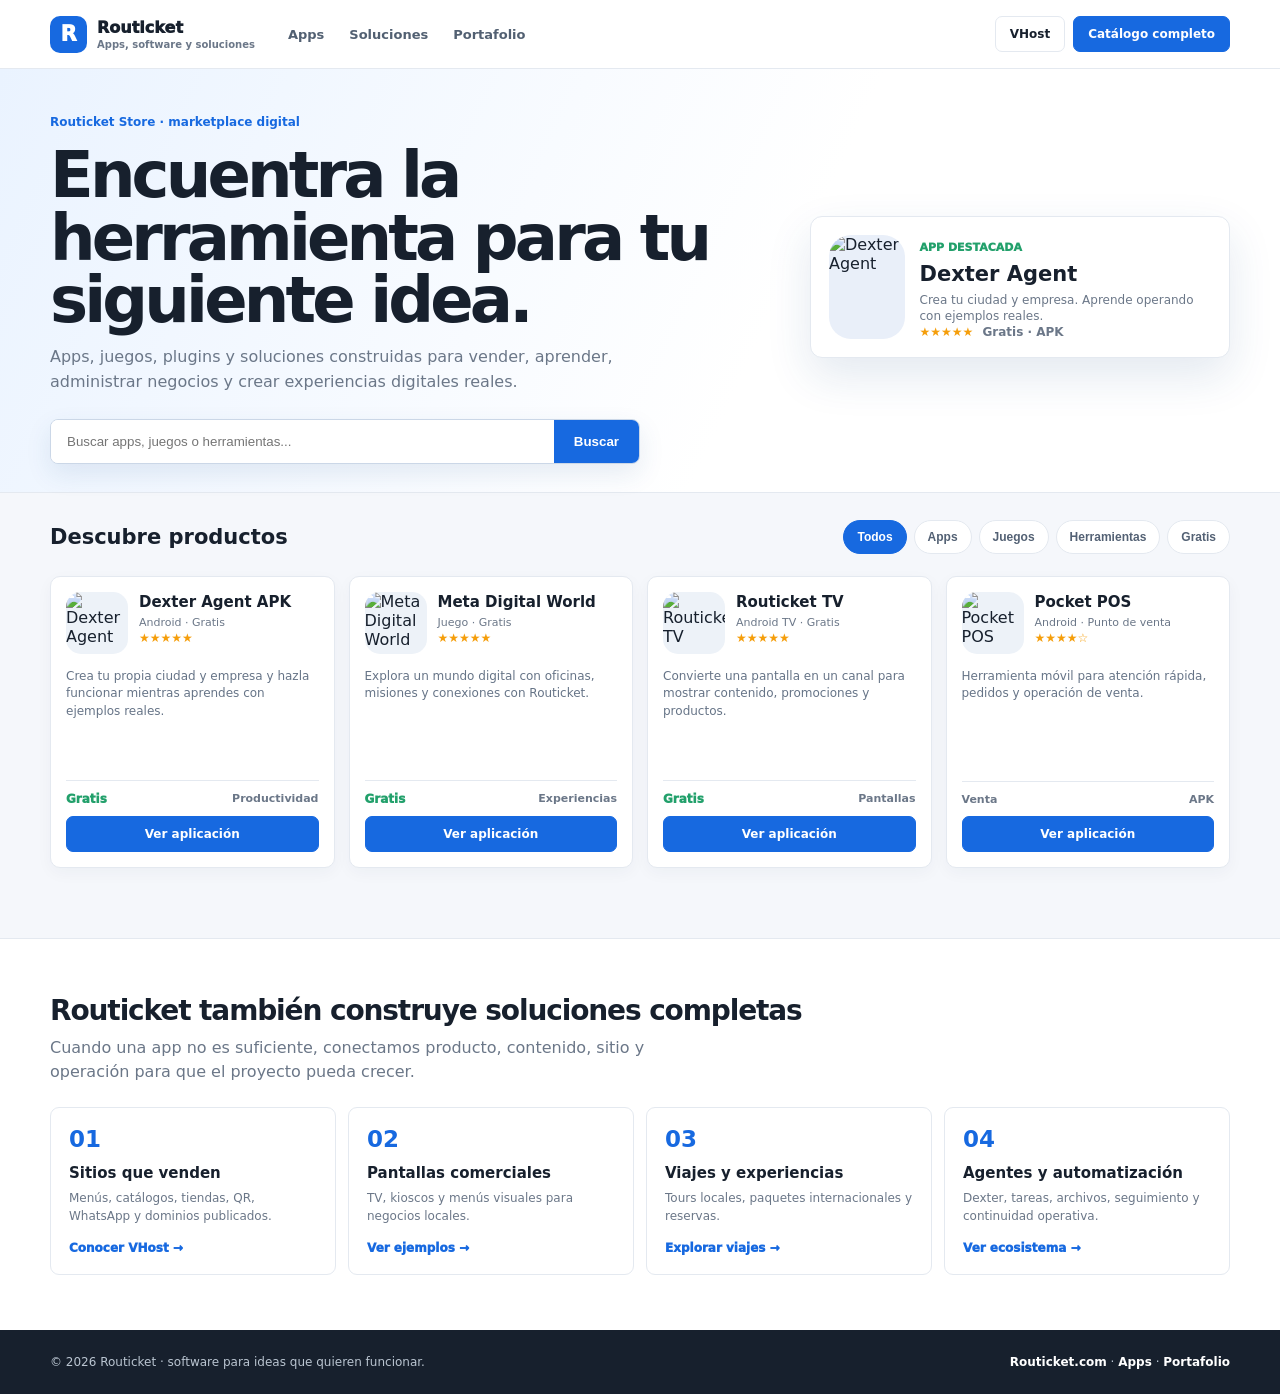
==== public/index.html @ 5b1bb0ea "Update index.html" ====
<!doctype html>
<html lang="es">
<head>
  <meta charset="utf-8"><meta name="viewport" content="width=device-width,initial-scale=1">
  <meta name="description" content="Descubre apps, herramientas y soluciones Routicket para crear, vender y operar mejor.">
  <title>Routicket Store · Apps y soluciones para negocios</title>
  <style>
    :root{--blue:#1769e0;--blue2:#0d4eb7;--ink:#17202d;--muted:#6b7788;--bg:#f5f7fb;--line:#e4e9f0;--card:#fff;--green:#22a06b;--orange:#f59e0b}*{box-sizing:border-box}body{margin:0;background:var(--bg);color:var(--ink);font-family:Inter,system-ui,-apple-system,"Segoe UI",Arial,sans-serif}a{text-decoration:none;color:inherit}.wrap{width:min(1180px,calc(100% - 32px));margin:auto}.top{background:#fff;border-bottom:1px solid var(--line);position:sticky;top:0;z-index:20}.top-in{height:68px;display:flex;align-items:center;gap:22px}.brand{display:flex;align-items:center;gap:10px;font-weight:950;white-space:nowrap}.mark{display:grid;place-items:center;width:37px;height:37px;border-radius:10px;background:var(--blue);color:#fff;font-size:21px}.brand small{display:block;color:var(--muted);font-size:10px;font-weight:700;margin-top:2px}.nav{display:flex;gap:3px;align-items:center;font-size:13px;font-weight:800;color:#526072}.nav a{padding:9px 11px;border-radius:7px}.nav a:hover{background:#f0f4fa;color:var(--blue)}.top-cta{margin-left:auto;display:flex;gap:8px}.btn{display:inline-flex;align-items:center;justify-content:center;gap:7px;border:1px solid var(--line);background:#fff;border-radius:7px;padding:10px 14px;font-size:12px;font-weight:900;cursor:pointer}.btn.primary{background:var(--blue);border-color:var(--blue);color:#fff}.btn.primary:hover{background:var(--blue2)}.hero{padding:42px 0 28px;background:linear-gradient(115deg,#eaf3ff,#fff 60%);border-bottom:1px solid var(--line)}.hero-in{display:grid;grid-template-columns:1fr 420px;gap:30px;align-items:center}.crumb{color:var(--blue);font-size:12px;font-weight:900}.hero h1{font-size:clamp(2.3rem,5vw,4.5rem);line-height:.98;letter-spacing:-.06em;margin:14px 0 13px}.hero p{color:var(--muted);line-height:1.55;max-width:610px;margin:0;font-size:16px}.search{margin-top:24px;display:flex;max-width:590px;background:#fff;border:1px solid #cbd7e7;border-radius:8px;box-shadow:0 10px 26px rgba(28,80,140,.1);overflow:hidden}.search input{width:100%;border:0;outline:0;padding:14px 16px;font:700 14px inherit}.search button{border:0;background:var(--blue);color:#fff;padding:0 20px;font-weight:900;cursor:pointer}.hero-app{background:#fff;border:1px solid var(--line);border-radius:12px;padding:18px;box-shadow:0 18px 45px rgba(25,75,130,.12);display:flex;gap:15px;align-items:center}.hero-app img{width:104px;height:104px;border-radius:22px;object-fit:cover;background:#e9eff9}.hero-app .tag{color:var(--green);font-size:11px;font-weight:950;text-transform:uppercase}.hero-app h2{margin:7px 0 6px;font-size:21px}.hero-app p{font-size:12px;line-height:1.4}.rating{color:var(--orange);font-size:12px;font-weight:900}.rating span{color:var(--muted);margin-left:5px}.main{padding:27px 0 70px}.toolbar{display:flex;align-items:center;justify-content:space-between;gap:15px;margin-bottom:22px}.toolbar h2{font-size:21px;margin:0}.chips{display:flex;gap:7px;overflow:auto}.chip{border:1px solid var(--line);background:#fff;border-radius:999px;padding:9px 13px;white-space:nowrap;color:#536174;font-weight:900;font-size:12px;cursor:pointer}.chip.active,.chip:hover{background:var(--blue);border-color:var(--blue);color:#fff}.grid{display:grid;grid-template-columns:repeat(4,1fr);gap:14px}.app{background:var(--card);border:1px solid var(--line);border-radius:10px;padding:15px;display:flex;flex-direction:column;min-height:292px;box-shadow:0 5px 16px rgba(25,40,65,.04)}.app:hover{border-color:#9bbce9;box-shadow:0 14px 30px rgba(25,75,140,.11);transform:translateY(-2px);transition:.18s}.app-top{display:flex;gap:11px}.app img{width:62px;height:62px;border-radius:15px;object-fit:cover;background:#edf2f8}.app h3{margin:2px 0 5px;font-size:15px;line-height:1.15}.app small{display:block;color:var(--muted);font-size:11px;line-height:1.35}.app p{color:#667487;font-size:12px;line-height:1.45;margin:14px 0;flex:1}.app-meta{display:flex;align-items:center;justify-content:space-between;border-top:1px solid var(--line);padding-top:11px;margin-top:auto}.free{color:var(--green);font-size:12px;font-weight:950}.category{color:var(--muted);font-size:11px;font-weight:800}.app .btn{width:100%;margin-top:10px}.section{padding:55px 0;background:#fff;border-top:1px solid var(--line)}.section h2{font-size:28px;margin:0 0 9px;letter-spacing:-.04em}.section-lead{color:var(--muted);max-width:630px;line-height:1.5;margin:0 0 23px}.solutions{display:grid;grid-template-columns:repeat(4,1fr);gap:12px}.solution{padding:18px;border:1px solid var(--line);border-radius:9px;background:#fff}.solution b{display:block;color:var(--blue);font-size:23px;margin-bottom:12px}.solution h3{font-size:15px;margin:0 0 7px}.solution p{margin:0;color:var(--muted);font-size:12px;line-height:1.5}.solution a{display:inline-block;margin-top:16px;color:var(--blue);font-size:12px;font-weight:950}.footer{background:#17202d;color:#bac5d1;padding:25px 0;font-size:12px}.footer-in{display:flex;justify-content:space-between;gap:15px;flex-wrap:wrap}.footer a{color:#fff;font-weight:900}@media(max-width:900px){.hero-in{grid-template-columns:1fr}.hero-app{max-width:480px}.grid{grid-template-columns:repeat(2,1fr)}.solutions{grid-template-columns:repeat(2,1fr)}}@media(max-width:560px){.wrap{width:min(100% - 22px,1180px)}.nav{display:none}.top-cta{margin-left:auto}.top-cta .btn:not(.primary){display:none}.hero{padding:30px 0 23px}.hero h1{font-size:3rem}.hero p{font-size:14px}.hero-app img{width:80px;height:80px}.toolbar{display:block}.toolbar h2{margin-bottom:13px}.grid,.solutions{grid-template-columns:1fr}.app{min-height:250px}}
  </style>
</head>
<body>
  <header class="top"><div class="wrap top-in"><a class="brand" href="https://routicket.com/"><span class="mark">R</span><span>Routicket<small>Apps, software y soluciones</small></span></a><nav class="nav"><a href="#apps">Apps</a><a href="#soluciones">Soluciones</a><a href="https://routicket.com/portafolio">Portafolio</a></nav><div class="top-cta"><a class="btn" href="https://routicket.com/vhost/">VHost</a><a class="btn primary" href="https://routicket.com/apps/">Catálogo completo</a></div></div></header>
  <section class="hero"><div class="wrap hero-in"><div><span class="crumb">Routicket Store · marketplace digital</span><h1>Encuentra la herramienta para tu siguiente idea.</h1><p>Apps, juegos, plugins y soluciones construidas para vender, aprender, administrar negocios y crear experiencias digitales reales.</p><form class="search" onsubmit="return false"><input id="search" type="search" placeholder="Buscar apps, juegos o herramientas..."><button>Buscar</button></form></div><a class="hero-app" href="https://routicket.com/apps/"><img src="https://www.appcreator24.com/srv/imgs/gen/4160223_ico.png?v=0" alt="Dexter Agent"><div><span class="tag">App destacada</span><h2>Dexter Agent</h2><p>Crea tu ciudad y empresa. Aprende operando con ejemplos reales.</p><div class="rating">★★★★★ <span>Gratis · APK</span></div></div></a></div></section>
  <main class="main" id="apps"><div class="wrap"><div class="toolbar"><h2>Descubre productos</h2><div class="chips" id="chips"><button class="chip active" data-filter="all">Todos</button><button class="chip" data-filter="apps">Apps</button><button class="chip" data-filter="games">Juegos</button><button class="chip" data-filter="tools">Herramientas</button><button class="chip" data-filter="free">Gratis</button></div></div><div class="grid" id="grid"><article class="app" data-title="Dexter Agent APK ciudad empresa aprendizaje" data-kind="apps free"><div class="app-top"><img src="https://www.appcreator24.com/srv/imgs/gen/4160223_ico.png?v=0" alt="Dexter Agent"><div><h3>Dexter Agent APK</h3><small>Android · Gratis</small><div class="rating">★★★★★</div></div></div><p>Crea tu propia ciudad y empresa y hazla funcionar mientras aprendes con ejemplos reales.</p><div class="app-meta"><span class="free">Gratis</span><span class="category">Productividad</span></div><a class="btn primary" href="https://routicket.com/apps/">Ver aplicación</a></article><article class="app" data-title="Meta Digital World juego ciudad" data-kind="games free"><div class="app-top"><img src="https://routicket.com/apps/assets/icons/meta-digital-world-for-routicket-256.png" alt="Meta Digital World"><div><h3>Meta Digital World</h3><small>Juego · Gratis</small><div class="rating">★★★★★</div></div></div><p>Explora un mundo digital con oficinas, misiones y conexiones con Routicket.</p><div class="app-meta"><span class="free">Gratis</span><span class="category">Experiencias</span></div><a class="btn primary" href="https://routicket.com/apps/">Ver aplicación</a></article><article class="app" data-title="Routicket TV pantalla" data-kind="apps tools free"><div class="app-top"><img src="https://routicket.com/apps/assets/icons/routicket-tv-256.png" alt="Routicket TV"><div><h3>Routicket TV</h3><small>Android TV · Gratis</small><div class="rating">★★★★★</div></div></div><p>Convierte una pantalla en un canal para mostrar contenido, promociones y productos.</p><div class="app-meta"><span class="free">Gratis</span><span class="category">Pantallas</span></div><a class="btn primary" href="https://routicket.com/apps/">Ver aplicación</a></article><article class="app" data-title="Pocket POS punto venta" data-kind="apps tools"><div class="app-top"><img src="https://routicket.com/apps/assets/icons/posmovil1-256.png" alt="Pocket POS"><div><h3>Pocket POS</h3><small>Android · Punto de venta</small><div class="rating">★★★★☆</div></div></div><p>Herramienta móvil para atención rápida, pedidos y operación de venta.</p><div class="app-meta"><span class="category">Venta</span><span class="category">APK</span></div><a class="btn primary" href="https://routicket.com/apps/">Ver aplicación</a></article></div></div></main>
  <section class="section" id="soluciones"><div class="wrap"><h2>Routicket también construye soluciones completas</h2><p class="section-lead">Cuando una app no es suficiente, conectamos producto, contenido, sitio y operación para que el proyecto pueda crecer.</p><div class="solutions"><article class="solution"><b>01</b><h3>Sitios que venden</h3><p>Menús, catálogos, tiendas, QR, WhatsApp y dominios publicados.</p><a href="https://routicket.com/vhost/">Conocer VHost →</a></article><article class="solution"><b>02</b><h3>Pantallas comerciales</h3><p>TV, kioscos y menús visuales para negocios locales.</p><a href="https://routicket.com/portafolio">Ver ejemplos →</a></article><article class="solution"><b>03</b><h3>Viajes y experiencias</h3><p>Tours locales, paquetes internacionales y reservas.</p><a href="https://routicket.com/negocios/jade/">Explorar viajes →</a></article><article class="solution"><b>04</b><h3>Agentes y automatización</h3><p>Dexter, tareas, archivos, seguimiento y continuidad operativa.</p><a href="https://routicket.com/apps/">Ver ecosistema →</a></article></div></div></section>
  <footer class="footer"><div class="wrap footer-in"><span>© 2026 Routicket · software para ideas que quieren funcionar.</span><span><a href="https://routicket.com/">Routicket.com</a> · <a href="https://routicket.com/apps/">Apps</a> · <a href="https://routicket.com/portafolio">Portafolio</a></span></div></footer>
  <script>const input=document.getElementById('search'),grid=document.getElementById('grid'),chips=document.getElementById('chips');let filter='all';function apply(){const q=(input.value||'').toLowerCase().trim();grid.querySelectorAll('.app').forEach(c=>{const show=(!q||c.dataset.title.toLowerCase().includes(q))&&(filter==='all'||c.dataset.kind.split(' ').includes(filter));c.style.display=show?'':'none'})}input.addEventListener('input',apply);chips.addEventListener('click',e=>{const b=e.target.closest('[data-filter]');if(!b)return;filter=b.dataset.filter;chips.querySelectorAll('.chip').forEach(x=>x.classList.toggle('active',x===b));apply()});</script>
</body>
</html>
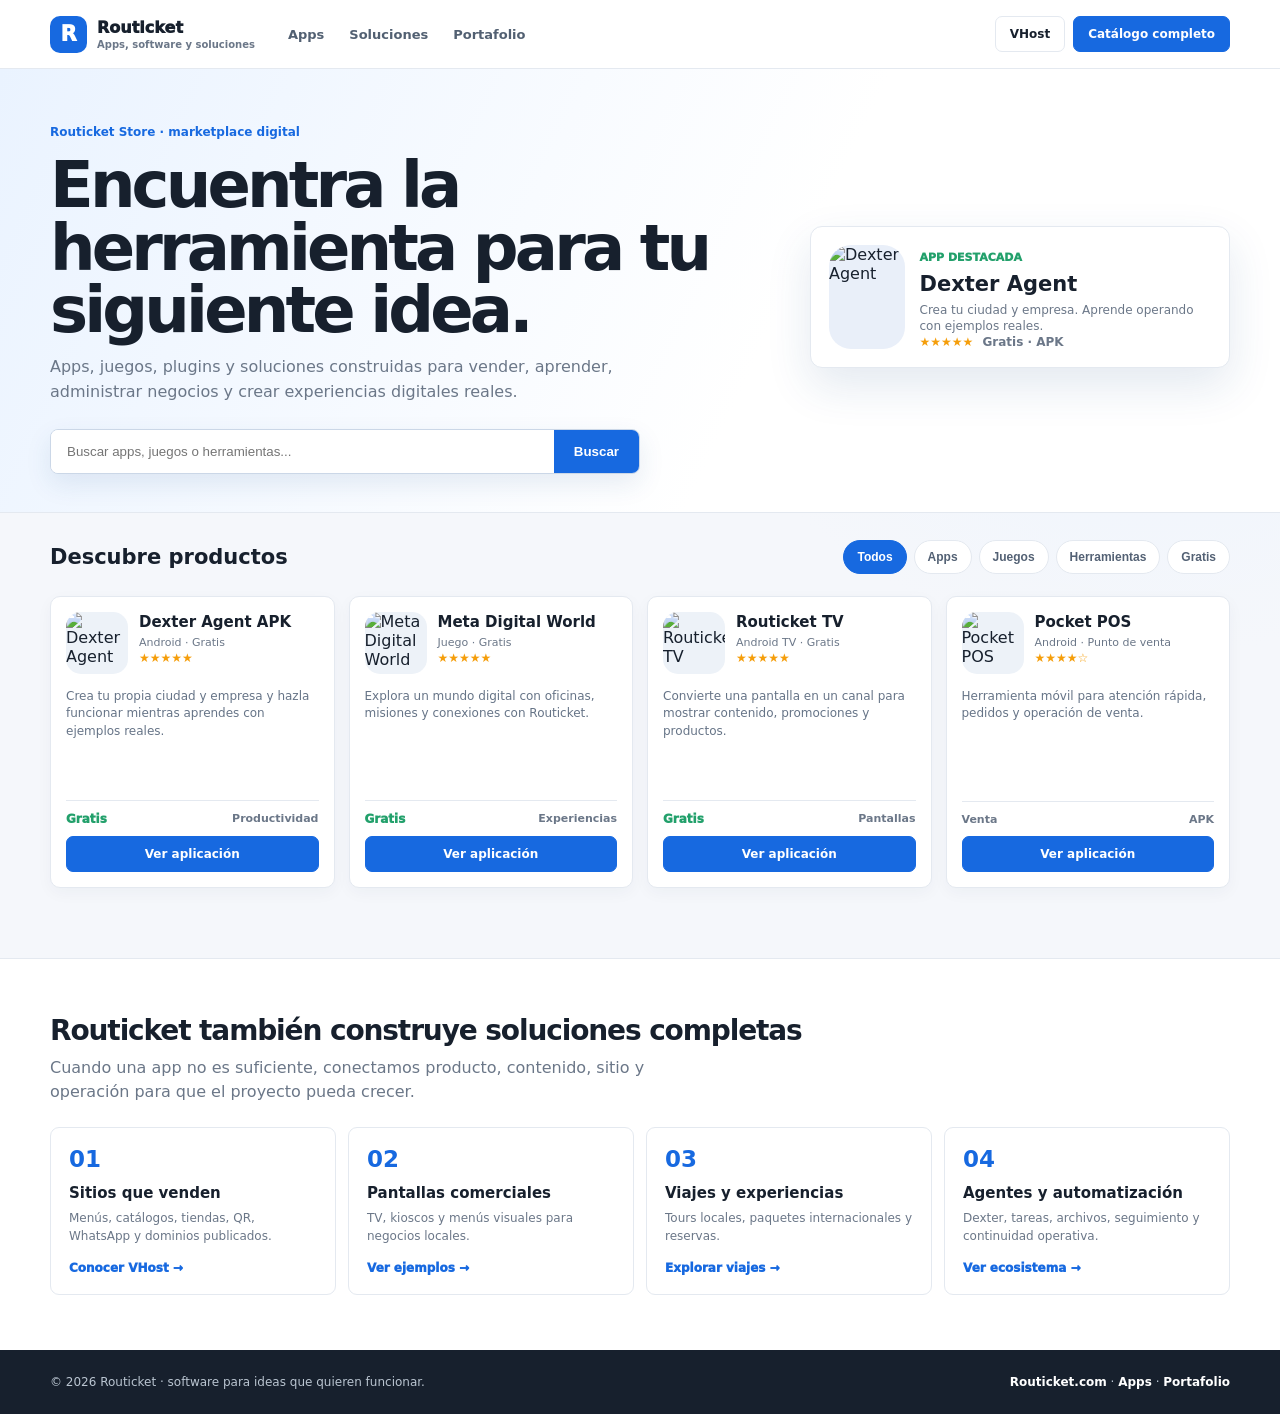
==== commit 89a1c351: "update" ====
--- a/public/index.html
+++ b/public/index.html
@@ -5,13 +5,13 @@
   <meta name="description" content="Descubre apps, herramientas y soluciones Routicket para crear, vender y operar mejor.">
   <title>Routicket Store · Apps y soluciones para negocios</title>
   <style>
-    :root{--blue:#1769e0;--blue2:#0d4eb7;--ink:#17202d;--muted:#6b7788;--bg:#f5f7fb;--line:#e4e9f0;--card:#fff;--green:#22a06b;--orange:#f59e0b}*{box-sizing:border-box}body{margin:0;background:var(--bg);color:var(--ink);font-family:Inter,system-ui,-apple-system,"Segoe UI",Arial,sans-serif}a{text-decoration:none;color:inherit}.wrap{width:min(1180px,calc(100% - 32px));margin:auto}.top{background:#fff;border-bottom:1px solid var(--line);position:sticky;top:0;z-index:20}.top-in{height:68px;display:flex;align-items:center;gap:22px}.brand{display:flex;align-items:center;gap:10px;font-weight:950;white-space:nowrap}.mark{display:grid;place-items:center;width:37px;height:37px;border-radius:10px;background:var(--blue);color:#fff;font-size:21px}.brand small{display:block;color:var(--muted);font-size:10px;font-weight:700;margin-top:2px}.nav{display:flex;gap:3px;align-items:center;font-size:13px;font-weight:800;color:#526072}.nav a{padding:9px 11px;border-radius:7px}.nav a:hover{background:#f0f4fa;color:var(--blue)}.top-cta{margin-left:auto;display:flex;gap:8px}.btn{display:inline-flex;align-items:center;justify-content:center;gap:7px;border:1px solid var(--line);background:#fff;border-radius:7px;padding:10px 14px;font-size:12px;font-weight:900;cursor:pointer}.btn.primary{background:var(--blue);border-color:var(--blue);color:#fff}.btn.primary:hover{background:var(--blue2)}.hero{padding:42px 0 28px;background:linear-gradient(115deg,#eaf3ff,#fff 60%);border-bottom:1px solid var(--line)}.hero-in{display:grid;grid-template-columns:1fr 420px;gap:30px;align-items:center}.crumb{color:var(--blue);font-size:12px;font-weight:900}.hero h1{font-size:clamp(2.3rem,5vw,4.5rem);line-height:.98;letter-spacing:-.06em;margin:14px 0 13px}.hero p{color:var(--muted);line-height:1.55;max-width:610px;margin:0;font-size:16px}.search{margin-top:24px;display:flex;max-width:590px;background:#fff;border:1px solid #cbd7e7;border-radius:8px;box-shadow:0 10px 26px rgba(28,80,140,.1);overflow:hidden}.search input{width:100%;border:0;outline:0;padding:14px 16px;font:700 14px inherit}.search button{border:0;background:var(--blue);color:#fff;padding:0 20px;font-weight:900;cursor:pointer}.hero-app{background:#fff;border:1px solid var(--line);border-radius:12px;padding:18px;box-shadow:0 18px 45px rgba(25,75,130,.12);display:flex;gap:15px;align-items:center}.hero-app img{width:104px;height:104px;border-radius:22px;object-fit:cover;background:#e9eff9}.hero-app .tag{color:var(--green);font-size:11px;font-weight:950;text-transform:uppercase}.hero-app h2{margin:7px 0 6px;font-size:21px}.hero-app p{font-size:12px;line-height:1.4}.rating{color:var(--orange);font-size:12px;font-weight:900}.rating span{color:var(--muted);margin-left:5px}.main{padding:27px 0 70px}.toolbar{display:flex;align-items:center;justify-content:space-between;gap:15px;margin-bottom:22px}.toolbar h2{font-size:21px;margin:0}.chips{display:flex;gap:7px;overflow:auto}.chip{border:1px solid var(--line);background:#fff;border-radius:999px;padding:9px 13px;white-space:nowrap;color:#536174;font-weight:900;font-size:12px;cursor:pointer}.chip.active,.chip:hover{background:var(--blue);border-color:var(--blue);color:#fff}.grid{display:grid;grid-template-columns:repeat(4,1fr);gap:14px}.app{background:var(--card);border:1px solid var(--line);border-radius:10px;padding:15px;display:flex;flex-direction:column;min-height:292px;box-shadow:0 5px 16px rgba(25,40,65,.04)}.app:hover{border-color:#9bbce9;box-shadow:0 14px 30px rgba(25,75,140,.11);transform:translateY(-2px);transition:.18s}.app-top{display:flex;gap:11px}.app img{width:62px;height:62px;border-radius:15px;object-fit:cover;background:#edf2f8}.app h3{margin:2px 0 5px;font-size:15px;line-height:1.15}.app small{display:block;color:var(--muted);font-size:11px;line-height:1.35}.app p{color:#667487;font-size:12px;line-height:1.45;margin:14px 0;flex:1}.app-meta{display:flex;align-items:center;justify-content:space-between;border-top:1px solid var(--line);padding-top:11px;margin-top:auto}.free{color:var(--green);font-size:12px;font-weight:950}.category{color:var(--muted);font-size:11px;font-weight:800}.app .btn{width:100%;margin-top:10px}.section{padding:55px 0;background:#fff;border-top:1px solid var(--line)}.section h2{font-size:28px;margin:0 0 9px;letter-spacing:-.04em}.section-lead{color:var(--muted);max-width:630px;line-height:1.5;margin:0 0 23px}.solutions{display:grid;grid-template-columns:repeat(4,1fr);gap:12px}.solution{padding:18px;border:1px solid var(--line);border-radius:9px;background:#fff}.solution b{display:block;color:var(--blue);font-size:23px;margin-bottom:12px}.solution h3{font-size:15px;margin:0 0 7px}.solution p{margin:0;color:var(--muted);font-size:12px;line-height:1.5}.solution a{display:inline-block;margin-top:16px;color:var(--blue);font-size:12px;font-weight:950}.footer{background:#17202d;color:#bac5d1;padding:25px 0;font-size:12px}.footer-in{display:flex;justify-content:space-between;gap:15px;flex-wrap:wrap}.footer a{color:#fff;font-weight:900}@media(max-width:900px){.hero-in{grid-template-columns:1fr}.hero-app{max-width:480px}.grid{grid-template-columns:repeat(2,1fr)}.solutions{grid-template-columns:repeat(2,1fr)}}@media(max-width:560px){.wrap{width:min(100% - 22px,1180px)}.nav{display:none}.top-cta{margin-left:auto}.top-cta .btn:not(.primary){display:none}.hero{padding:30px 0 23px}.hero h1{font-size:3rem}.hero p{font-size:14px}.hero-app img{width:80px;height:80px}.toolbar{display:block}.toolbar h2{margin-bottom:13px}.grid,.solutions{grid-template-columns:1fr}.app{min-height:250px}}
+    :root{--blue:#1769e0;--blue2:#0d4eb7;--ink:#17202d;--muted:#6b7788;--bg:#f5f7fb;--line:#e4e9f0;--card:#fff;--green:#22a06b;--orange:#f59e0b}*{box-sizing:border-box}body{margin:0;background:radial-gradient(circle at 90% 10%,#eaf3ff 0,transparent 30%),var(--bg);color:var(--ink);font-family:Inter,system-ui,-apple-system,"Segoe UI",Arial,sans-serif}a{text-decoration:none;color:inherit}.wrap{width:min(1180px,calc(100% - 32px));margin:auto}.top{background:#fff;border-bottom:1px solid var(--line);position:sticky;top:0;z-index:20}.top-in{height:68px;display:flex;align-items:center;gap:22px}.brand{display:flex;align-items:center;gap:10px;font-weight:950;white-space:nowrap}.mark{display:grid;place-items:center;width:37px;height:37px;border-radius:10px;background:var(--blue);color:#fff;font-size:21px}.brand small{display:block;color:var(--muted);font-size:10px;font-weight:700;margin-top:2px}.nav{display:flex;gap:3px;align-items:center;font-size:13px;font-weight:800;color:#526072}.nav a{padding:9px 11px;border-radius:7px}.nav a:hover{background:#f0f4fa;color:var(--blue)}.top-cta{margin-left:auto;display:flex;gap:8px}.btn{display:inline-flex;align-items:center;justify-content:center;gap:7px;border:1px solid var(--line);background:#fff;border-radius:7px;padding:10px 14px;font-size:12px;font-weight:900;cursor:pointer}.btn.primary{background:var(--blue);border-color:var(--blue);color:#fff}.btn.primary:hover{background:var(--blue2)}.hero{padding:52px 0 38px;background:linear-gradient(115deg,#eaf3ff,#fff 60%);border-bottom:1px solid var(--line)}.hero-in{display:grid;grid-template-columns:1fr 420px;gap:30px;align-items:center}.crumb{color:var(--blue);font-size:12px;font-weight:900}.hero h1{font-size:clamp(2.3rem,5vw,4.5rem);line-height:.98;letter-spacing:-.06em;margin:14px 0 13px}.hero p{color:var(--muted);line-height:1.55;max-width:610px;margin:0;font-size:16px}.search{margin-top:24px;display:flex;max-width:590px;background:#fff;border:1px solid #cbd7e7;border-radius:8px;box-shadow:0 10px 26px rgba(28,80,140,.1);overflow:hidden}.search input{width:100%;border:0;outline:0;padding:14px 16px;font:700 14px inherit}.search button{border:0;background:var(--blue);color:#fff;padding:0 20px;font-weight:900;cursor:pointer}.hero-app{background:#fff;border:1px solid var(--line);border-radius:12px;padding:18px;box-shadow:0 18px 45px rgba(25,75,130,.12);display:flex;gap:15px;align-items:center}.hero-app img{width:104px;height:104px;border-radius:22px;object-fit:cover;background:#e9eff9}.hero-app .tag{color:var(--green);font-size:11px;font-weight:950;text-transform:uppercase}.hero-app h2{margin:7px 0 6px;font-size:21px}.hero-app p{font-size:12px;line-height:1.4}.rating{color:var(--orange);font-size:12px;font-weight:900}.rating span{color:var(--muted);margin-left:5px}.main{padding:27px 0 70px}.toolbar{display:flex;align-items:center;justify-content:space-between;gap:15px;margin-bottom:22px}.toolbar h2{font-size:21px;margin:0}.chips{display:flex;gap:7px;overflow:auto}.chip{border:1px solid var(--line);background:#fff;border-radius:999px;padding:9px 13px;white-space:nowrap;color:#536174;font-weight:900;font-size:12px;cursor:pointer}.chip.active,.chip:hover{background:var(--blue);border-color:var(--blue);color:#fff}.grid{display:grid;grid-template-columns:repeat(4,1fr);gap:14px}.app{background:var(--card);border:1px solid var(--line);border-radius:10px;padding:15px;display:flex;flex-direction:column;min-height:292px;box-shadow:0 5px 16px rgba(25,40,65,.04)}.app:hover{border-color:#9bbce9;box-shadow:0 14px 30px rgba(25,75,140,.11);transform:translateY(-2px);transition:.18s}.app-top{display:flex;gap:11px}.app img{width:62px;height:62px;border-radius:15px;object-fit:cover;background:#edf2f8}.app h3{margin:2px 0 5px;font-size:15px;line-height:1.15}.app small{display:block;color:var(--muted);font-size:11px;line-height:1.35}.app p{color:#667487;font-size:12px;line-height:1.45;margin:14px 0;flex:1}.app-meta{display:flex;align-items:center;justify-content:space-between;border-top:1px solid var(--line);padding-top:11px;margin-top:auto}.free{color:var(--green);font-size:12px;font-weight:950}.category{color:var(--muted);font-size:11px;font-weight:800}.app .btn{width:100%;margin-top:10px}.section{padding:55px 0;background:#fff;border-top:1px solid var(--line)}.section h2{font-size:28px;margin:0 0 9px;letter-spacing:-.04em}.section-lead{color:var(--muted);max-width:630px;line-height:1.5;margin:0 0 23px}.solutions{display:grid;grid-template-columns:repeat(4,1fr);gap:12px}.solution{padding:18px;border:1px solid var(--line);border-radius:9px;background:#fff}.solution b{display:block;color:var(--blue);font-size:23px;margin-bottom:12px}.solution h3{font-size:15px;margin:0 0 7px}.solution p{margin:0;color:var(--muted);font-size:12px;line-height:1.5}.solution a{display:inline-block;margin-top:16px;color:var(--blue);font-size:12px;font-weight:950}.footer{background:#17202d;color:#bac5d1;padding:25px 0;font-size:12px}.footer-in{display:flex;justify-content:space-between;gap:15px;flex-wrap:wrap}.footer a{color:#fff;font-weight:900}@media(max-width:900px){.hero-in{grid-template-columns:1fr}.hero-app{max-width:480px}.grid{grid-template-columns:repeat(2,1fr)}.solutions{grid-template-columns:repeat(2,1fr)}}@media(max-width:560px){.wrap{width:min(100% - 22px,1180px)}.nav{display:none}.top-cta{margin-left:auto}.top-cta .btn:not(.primary){display:none}.hero{padding:30px 0 23px}.hero h1{font-size:3rem}.hero p{font-size:14px}.hero-app img{width:80px;height:80px}.toolbar{display:block}.toolbar h2{margin-bottom:13px}.grid,.solutions{grid-template-columns:1fr}.app{min-height:250px}}
   </style>
 </head>
 <body>
   <header class="top"><div class="wrap top-in"><a class="brand" href="https://routicket.com/"><span class="mark">R</span><span>Routicket<small>Apps, software y soluciones</small></span></a><nav class="nav"><a href="#apps">Apps</a><a href="#soluciones">Soluciones</a><a href="https://routicket.com/portafolio">Portafolio</a></nav><div class="top-cta"><a class="btn" href="https://routicket.com/vhost/">VHost</a><a class="btn primary" href="https://routicket.com/apps/">Catálogo completo</a></div></div></header>
   <section class="hero"><div class="wrap hero-in"><div><span class="crumb">Routicket Store · marketplace digital</span><h1>Encuentra la herramienta para tu siguiente idea.</h1><p>Apps, juegos, plugins y soluciones construidas para vender, aprender, administrar negocios y crear experiencias digitales reales.</p><form class="search" onsubmit="return false"><input id="search" type="search" placeholder="Buscar apps, juegos o herramientas..."><button>Buscar</button></form></div><a class="hero-app" href="https://routicket.com/apps/"><img src="https://www.appcreator24.com/srv/imgs/gen/4160223_ico.png?v=0" alt="Dexter Agent"><div><span class="tag">App destacada</span><h2>Dexter Agent</h2><p>Crea tu ciudad y empresa. Aprende operando con ejemplos reales.</p><div class="rating">★★★★★ <span>Gratis · APK</span></div></div></a></div></section>
-  <main class="main" id="apps"><div class="wrap"><div class="toolbar"><h2>Descubre productos</h2><div class="chips" id="chips"><button class="chip active" data-filter="all">Todos</button><button class="chip" data-filter="apps">Apps</button><button class="chip" data-filter="games">Juegos</button><button class="chip" data-filter="tools">Herramientas</button><button class="chip" data-filter="free">Gratis</button></div></div><div class="grid" id="grid"><article class="app" data-title="Dexter Agent APK ciudad empresa aprendizaje" data-kind="apps free"><div class="app-top"><img src="https://www.appcreator24.com/srv/imgs/gen/4160223_ico.png?v=0" alt="Dexter Agent"><div><h3>Dexter Agent APK</h3><small>Android · Gratis</small><div class="rating">★★★★★</div></div></div><p>Crea tu propia ciudad y empresa y hazla funcionar mientras aprendes con ejemplos reales.</p><div class="app-meta"><span class="free">Gratis</span><span class="category">Productividad</span></div><a class="btn primary" href="https://routicket.com/apps/">Ver aplicación</a></article><article class="app" data-title="Meta Digital World juego ciudad" data-kind="games free"><div class="app-top"><img src="https://routicket.com/apps/assets/icons/meta-digital-world-for-routicket-256.png" alt="Meta Digital World"><div><h3>Meta Digital World</h3><small>Juego · Gratis</small><div class="rating">★★★★★</div></div></div><p>Explora un mundo digital con oficinas, misiones y conexiones con Routicket.</p><div class="app-meta"><span class="free">Gratis</span><span class="category">Experiencias</span></div><a class="btn primary" href="https://routicket.com/apps/">Ver aplicación</a></article><article class="app" data-title="Routicket TV pantalla" data-kind="apps tools free"><div class="app-top"><img src="https://routicket.com/apps/assets/icons/routicket-tv-256.png" alt="Routicket TV"><div><h3>Routicket TV</h3><small>Android TV · Gratis</small><div class="rating">★★★★★</div></div></div><p>Convierte una pantalla en un canal para mostrar contenido, promociones y productos.</p><div class="app-meta"><span class="free">Gratis</span><span class="category">Pantallas</span></div><a class="btn primary" href="https://routicket.com/apps/">Ver aplicación</a></article><article class="app" data-title="Pocket POS punto venta" data-kind="apps tools"><div class="app-top"><img src="https://routicket.com/apps/assets/icons/posmovil1-256.png" alt="Pocket POS"><div><h3>Pocket POS</h3><small>Android · Punto de venta</small><div class="rating">★★★★☆</div></div></div><p>Herramienta móvil para atención rápida, pedidos y operación de venta.</p><div class="app-meta"><span class="category">Venta</span><span class="category">APK</span></div><a class="btn primary" href="https://routicket.com/apps/">Ver aplicación</a></article></div></div></main>
+  <main class="main" id="apps"><div class="wrap"><div class="toolbar"><h2>Descubre productos</h2><div class="chips" id="chips"><button class="chip active" data-filter="all">Todos</button><button class="chip" data-filter="apps">Apps</button><button class="chip" data-filter="games">Juegos</button><button class="chip" data-filter="tools">Herramientas</button><button class="chip" data-filter="free">Gratis</button></div></div><div class="grid" id="grid"><article class="app" data-title="Dexter Agent APK ciudad empresa aprendizaje" data-kind="apps free"><div class="app-top"><img src="https://www.appcreator24.com/srv/imgs/gen/4160223_ico.png?v=0" alt="Dexter Agent"><div><h3>Dexter Agent APK</h3><small>Android · Gratis</small><div class="rating">★★★★★</div></div></div><p>Crea tu propia ciudad y empresa y hazla funcionar mientras aprendes con ejemplos reales.</p><div class="app-meta"><span class="free">Gratis</span><span class="category">Productividad</span></div><a class="btn primary" href="https://routicket.com/apps/">Ver aplicación</a></article><article class="app" data-title="Meta Digital World juego ciudad" data-kind="games free"><div class="app-top"><img src="https://routicket.com/apps/assets/icons/meta-digital-world-for-routicket-256.png" alt="Meta Digital World"><div><h3>Meta Digital World</h3><small>Juego · Gratis</small><div class="rating">★★★★★</div></div></div><p>Explora un mundo digital con oficinas, misiones y conexiones con Routicket.</p><div class="app-meta"><span class="free">Gratis</span><span class="category">Experiencias</span></div><a class="btn primary" href="https://routicket.com/apps/">Ver aplicación</a></article><article class="app" data-title="Routicket TV pantalla" data-kind="apps tools free"><div class="app-top"><img src="https://assets/routicket-tv.png" alt="Routicket TV"><div><h3>Routicket TV</h3><small>Android TV · Gratis</small><div class="rating">★★★★★</div></div></div><p>Convierte una pantalla en un canal para mostrar contenido, promociones y productos.</p><div class="app-meta"><span class="free">Gratis</span><span class="category">Pantallas</span></div><a class="btn primary" href="https://routicket.com/apps/">Ver aplicación</a></article><article class="app" data-title="Pocket POS punto venta" data-kind="apps tools"><div class="app-top"><img src="https://routicket.com/apps/assets/icons/posmovil1-256.png" alt="Pocket POS"><div><h3>Pocket POS</h3><small>Android · Punto de venta</small><div class="rating">★★★★☆</div></div></div><p>Herramienta móvil para atención rápida, pedidos y operación de venta.</p><div class="app-meta"><span class="category">Venta</span><span class="category">APK</span></div><a class="btn primary" href="https://routicket.com/apps/">Ver aplicación</a></article></div></div></main>
   <section class="section" id="soluciones"><div class="wrap"><h2>Routicket también construye soluciones completas</h2><p class="section-lead">Cuando una app no es suficiente, conectamos producto, contenido, sitio y operación para que el proyecto pueda crecer.</p><div class="solutions"><article class="solution"><b>01</b><h3>Sitios que venden</h3><p>Menús, catálogos, tiendas, QR, WhatsApp y dominios publicados.</p><a href="https://routicket.com/vhost/">Conocer VHost →</a></article><article class="solution"><b>02</b><h3>Pantallas comerciales</h3><p>TV, kioscos y menús visuales para negocios locales.</p><a href="https://routicket.com/portafolio">Ver ejemplos →</a></article><article class="solution"><b>03</b><h3>Viajes y experiencias</h3><p>Tours locales, paquetes internacionales y reservas.</p><a href="https://routicket.com/negocios/jade/">Explorar viajes →</a></article><article class="solution"><b>04</b><h3>Agentes y automatización</h3><p>Dexter, tareas, archivos, seguimiento y continuidad operativa.</p><a href="https://routicket.com/apps/">Ver ecosistema →</a></article></div></div></section>
   <footer class="footer"><div class="wrap footer-in"><span>© 2026 Routicket · software para ideas que quieren funcionar.</span><span><a href="https://routicket.com/">Routicket.com</a> · <a href="https://routicket.com/apps/">Apps</a> · <a href="https://routicket.com/portafolio">Portafolio</a></span></div></footer>
   <script>const input=document.getElementById('search'),grid=document.getElementById('grid'),chips=document.getElementById('chips');let filter='all';function apply(){const q=(input.value||'').toLowerCase().trim();grid.querySelectorAll('.app').forEach(c=>{const show=(!q||c.dataset.title.toLowerCase().includes(q))&&(filter==='all'||c.dataset.kind.split(' ').includes(filter));c.style.display=show?'':'none'})}input.addEventListener('input',apply);chips.addEventListener('click',e=>{const b=e.target.closest('[data-filter]');if(!b)return;filter=b.dataset.filter;chips.querySelectorAll('.chip').forEach(x=>x.classList.toggle('active',x===b));apply()});</script>
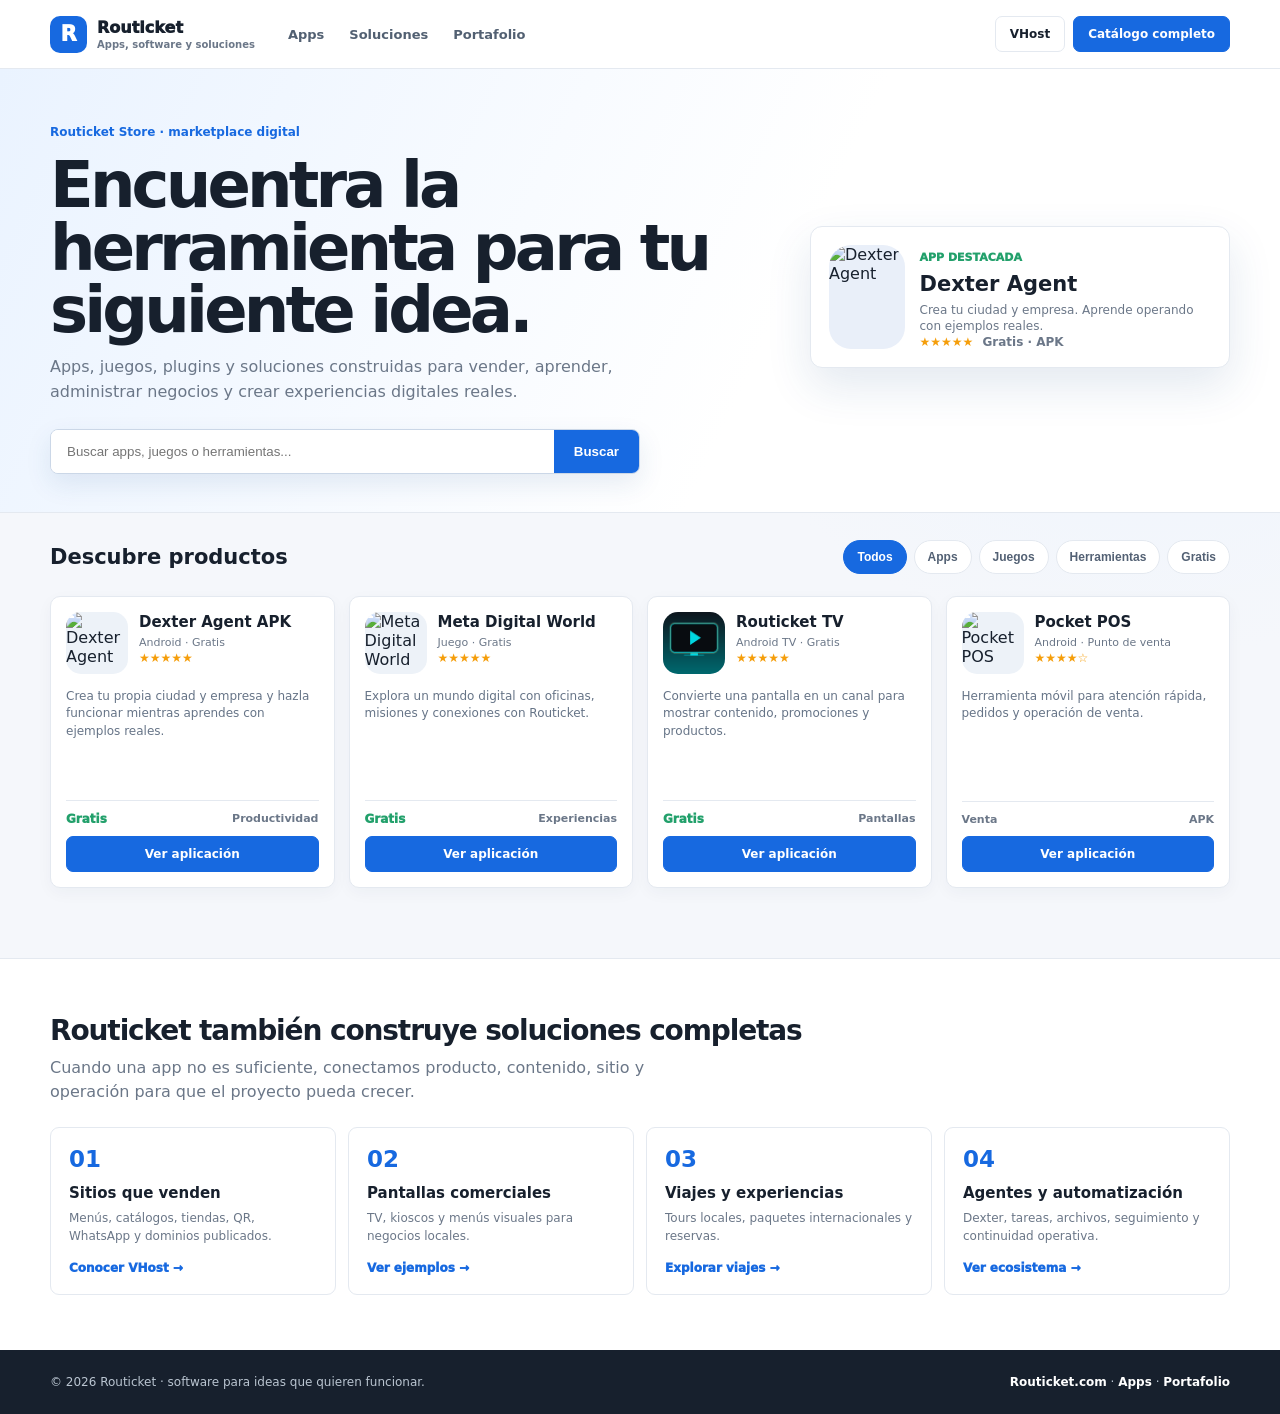
==== commit a8fdda44: "update logo" ====
--- a/public/index.html
+++ b/public/index.html
@@ -11,7 +11,7 @@
 <body>
   <header class="top"><div class="wrap top-in"><a class="brand" href="https://routicket.com/"><span class="mark">R</span><span>Routicket<small>Apps, software y soluciones</small></span></a><nav class="nav"><a href="#apps">Apps</a><a href="#soluciones">Soluciones</a><a href="https://routicket.com/portafolio">Portafolio</a></nav><div class="top-cta"><a class="btn" href="https://routicket.com/vhost/">VHost</a><a class="btn primary" href="https://routicket.com/apps/">Catálogo completo</a></div></div></header>
   <section class="hero"><div class="wrap hero-in"><div><span class="crumb">Routicket Store · marketplace digital</span><h1>Encuentra la herramienta para tu siguiente idea.</h1><p>Apps, juegos, plugins y soluciones construidas para vender, aprender, administrar negocios y crear experiencias digitales reales.</p><form class="search" onsubmit="return false"><input id="search" type="search" placeholder="Buscar apps, juegos o herramientas..."><button>Buscar</button></form></div><a class="hero-app" href="https://routicket.com/apps/"><img src="https://www.appcreator24.com/srv/imgs/gen/4160223_ico.png?v=0" alt="Dexter Agent"><div><span class="tag">App destacada</span><h2>Dexter Agent</h2><p>Crea tu ciudad y empresa. Aprende operando con ejemplos reales.</p><div class="rating">★★★★★ <span>Gratis · APK</span></div></div></a></div></section>
-  <main class="main" id="apps"><div class="wrap"><div class="toolbar"><h2>Descubre productos</h2><div class="chips" id="chips"><button class="chip active" data-filter="all">Todos</button><button class="chip" data-filter="apps">Apps</button><button class="chip" data-filter="games">Juegos</button><button class="chip" data-filter="tools">Herramientas</button><button class="chip" data-filter="free">Gratis</button></div></div><div class="grid" id="grid"><article class="app" data-title="Dexter Agent APK ciudad empresa aprendizaje" data-kind="apps free"><div class="app-top"><img src="https://www.appcreator24.com/srv/imgs/gen/4160223_ico.png?v=0" alt="Dexter Agent"><div><h3>Dexter Agent APK</h3><small>Android · Gratis</small><div class="rating">★★★★★</div></div></div><p>Crea tu propia ciudad y empresa y hazla funcionar mientras aprendes con ejemplos reales.</p><div class="app-meta"><span class="free">Gratis</span><span class="category">Productividad</span></div><a class="btn primary" href="https://routicket.com/apps/">Ver aplicación</a></article><article class="app" data-title="Meta Digital World juego ciudad" data-kind="games free"><div class="app-top"><img src="https://routicket.com/apps/assets/icons/meta-digital-world-for-routicket-256.png" alt="Meta Digital World"><div><h3>Meta Digital World</h3><small>Juego · Gratis</small><div class="rating">★★★★★</div></div></div><p>Explora un mundo digital con oficinas, misiones y conexiones con Routicket.</p><div class="app-meta"><span class="free">Gratis</span><span class="category">Experiencias</span></div><a class="btn primary" href="https://routicket.com/apps/">Ver aplicación</a></article><article class="app" data-title="Routicket TV pantalla" data-kind="apps tools free"><div class="app-top"><img src="https://assets/routicket-tv.png" alt="Routicket TV"><div><h3>Routicket TV</h3><small>Android TV · Gratis</small><div class="rating">★★★★★</div></div></div><p>Convierte una pantalla en un canal para mostrar contenido, promociones y productos.</p><div class="app-meta"><span class="free">Gratis</span><span class="category">Pantallas</span></div><a class="btn primary" href="https://routicket.com/apps/">Ver aplicación</a></article><article class="app" data-title="Pocket POS punto venta" data-kind="apps tools"><div class="app-top"><img src="https://routicket.com/apps/assets/icons/posmovil1-256.png" alt="Pocket POS"><div><h3>Pocket POS</h3><small>Android · Punto de venta</small><div class="rating">★★★★☆</div></div></div><p>Herramienta móvil para atención rápida, pedidos y operación de venta.</p><div class="app-meta"><span class="category">Venta</span><span class="category">APK</span></div><a class="btn primary" href="https://routicket.com/apps/">Ver aplicación</a></article></div></div></main>
+  <main class="main" id="apps"><div class="wrap"><div class="toolbar"><h2>Descubre productos</h2><div class="chips" id="chips"><button class="chip active" data-filter="all">Todos</button><button class="chip" data-filter="apps">Apps</button><button class="chip" data-filter="games">Juegos</button><button class="chip" data-filter="tools">Herramientas</button><button class="chip" data-filter="free">Gratis</button></div></div><div class="grid" id="grid"><article class="app" data-title="Dexter Agent APK ciudad empresa aprendizaje" data-kind="apps free"><div class="app-top"><img src="https://www.appcreator24.com/srv/imgs/gen/4160223_ico.png?v=0" alt="Dexter Agent"><div><h3>Dexter Agent APK</h3><small>Android · Gratis</small><div class="rating">★★★★★</div></div></div><p>Crea tu propia ciudad y empresa y hazla funcionar mientras aprendes con ejemplos reales.</p><div class="app-meta"><span class="free">Gratis</span><span class="category">Productividad</span></div><a class="btn primary" href="https://routicket.com/apps/">Ver aplicación</a></article><article class="app" data-title="Meta Digital World juego ciudad" data-kind="games free"><div class="app-top"><img src="https://routicket.com/apps/assets/icons/meta-digital-world-for-routicket-256.png" alt="Meta Digital World"><div><h3>Meta Digital World</h3><small>Juego · Gratis</small><div class="rating">★★★★★</div></div></div><p>Explora un mundo digital con oficinas, misiones y conexiones con Routicket.</p><div class="app-meta"><span class="free">Gratis</span><span class="category">Experiencias</span></div><a class="btn primary" href="https://routicket.com/apps/">Ver aplicación</a></article><article class="app" data-title="Routicket TV pantalla" data-kind="apps tools free"><div class="app-top"><img src="assets/routicket-tv.png" alt="Routicket TV"><div><h3>Routicket TV</h3><small>Android TV · Gratis</small><div class="rating">★★★★★</div></div></div><p>Convierte una pantalla en un canal para mostrar contenido, promociones y productos.</p><div class="app-meta"><span class="free">Gratis</span><span class="category">Pantallas</span></div><a class="btn primary" href="https://routicket.com/apps/">Ver aplicación</a></article><article class="app" data-title="Pocket POS punto venta" data-kind="apps tools"><div class="app-top"><img src="https://routicket.com/apps/assets/icons/posmovil1-256.png" alt="Pocket POS"><div><h3>Pocket POS</h3><small>Android · Punto de venta</small><div class="rating">★★★★☆</div></div></div><p>Herramienta móvil para atención rápida, pedidos y operación de venta.</p><div class="app-meta"><span class="category">Venta</span><span class="category">APK</span></div><a class="btn primary" href="https://routicket.com/apps/">Ver aplicación</a></article></div></div></main>
   <section class="section" id="soluciones"><div class="wrap"><h2>Routicket también construye soluciones completas</h2><p class="section-lead">Cuando una app no es suficiente, conectamos producto, contenido, sitio y operación para que el proyecto pueda crecer.</p><div class="solutions"><article class="solution"><b>01</b><h3>Sitios que venden</h3><p>Menús, catálogos, tiendas, QR, WhatsApp y dominios publicados.</p><a href="https://routicket.com/vhost/">Conocer VHost →</a></article><article class="solution"><b>02</b><h3>Pantallas comerciales</h3><p>TV, kioscos y menús visuales para negocios locales.</p><a href="https://routicket.com/portafolio">Ver ejemplos →</a></article><article class="solution"><b>03</b><h3>Viajes y experiencias</h3><p>Tours locales, paquetes internacionales y reservas.</p><a href="https://routicket.com/negocios/jade/">Explorar viajes →</a></article><article class="solution"><b>04</b><h3>Agentes y automatización</h3><p>Dexter, tareas, archivos, seguimiento y continuidad operativa.</p><a href="https://routicket.com/apps/">Ver ecosistema →</a></article></div></div></section>
   <footer class="footer"><div class="wrap footer-in"><span>© 2026 Routicket · software para ideas que quieren funcionar.</span><span><a href="https://routicket.com/">Routicket.com</a> · <a href="https://routicket.com/apps/">Apps</a> · <a href="https://routicket.com/portafolio">Portafolio</a></span></div></footer>
   <script>const input=document.getElementById('search'),grid=document.getElementById('grid'),chips=document.getElementById('chips');let filter='all';function apply(){const q=(input.value||'').toLowerCase().trim();grid.querySelectorAll('.app').forEach(c=>{const show=(!q||c.dataset.title.toLowerCase().includes(q))&&(filter==='all'||c.dataset.kind.split(' ').includes(filter));c.style.display=show?'':'none'})}input.addEventListener('input',apply);chips.addEventListener('click',e=>{const b=e.target.closest('[data-filter]');if(!b)return;filter=b.dataset.filter;chips.querySelectorAll('.chip').forEach(x=>x.classList.toggle('active',x===b));apply()});</script>
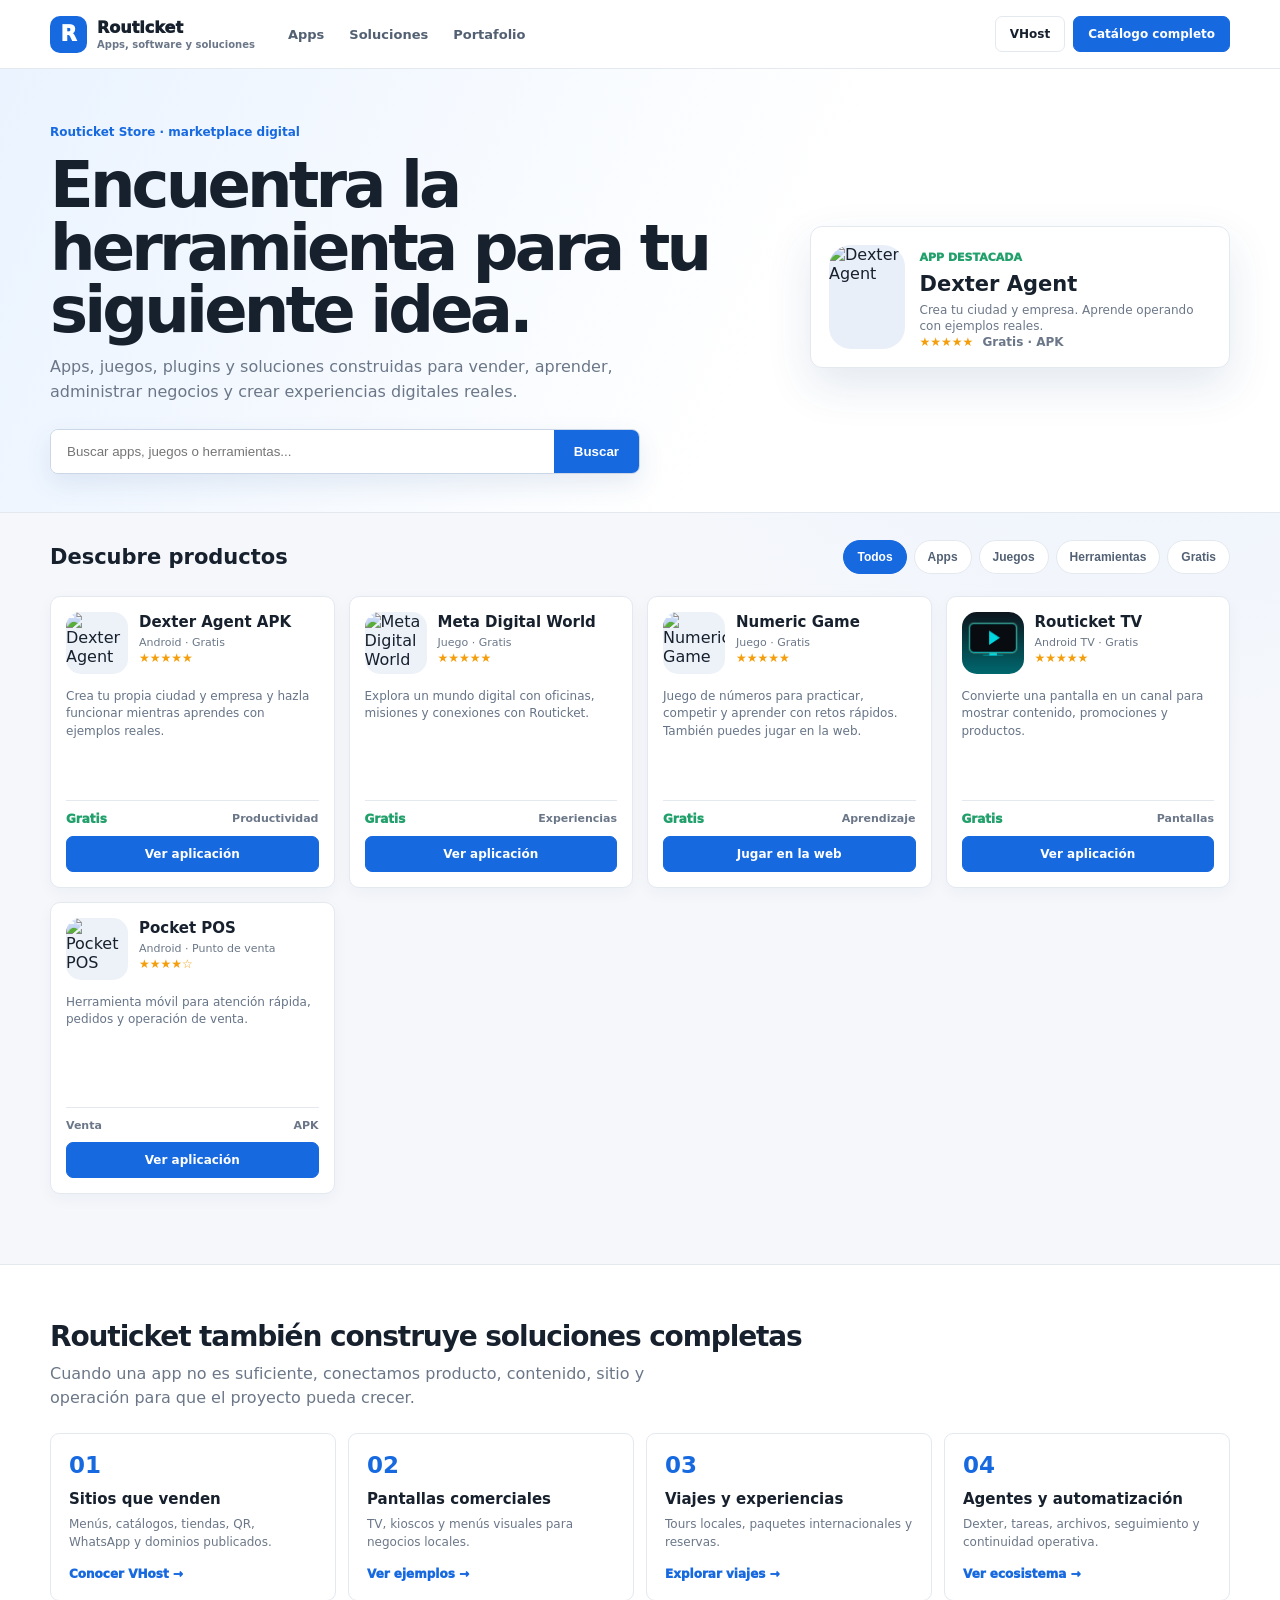
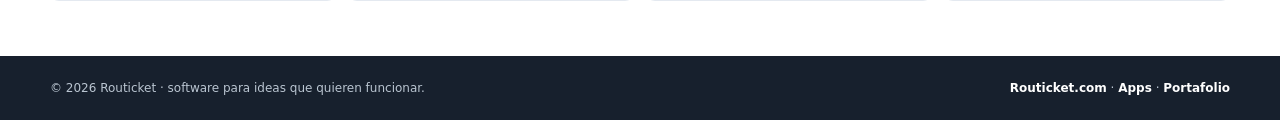
==== commit 466dd7ce: "update" ====
--- a/public/index.html
+++ b/public/index.html
@@ -11,7 +11,7 @@
 <body>
   <header class="top"><div class="wrap top-in"><a class="brand" href="https://routicket.com/"><span class="mark">R</span><span>Routicket<small>Apps, software y soluciones</small></span></a><nav class="nav"><a href="#apps">Apps</a><a href="#soluciones">Soluciones</a><a href="https://routicket.com/portafolio">Portafolio</a></nav><div class="top-cta"><a class="btn" href="https://routicket.com/vhost/">VHost</a><a class="btn primary" href="https://routicket.com/apps/">Catálogo completo</a></div></div></header>
   <section class="hero"><div class="wrap hero-in"><div><span class="crumb">Routicket Store · marketplace digital</span><h1>Encuentra la herramienta para tu siguiente idea.</h1><p>Apps, juegos, plugins y soluciones construidas para vender, aprender, administrar negocios y crear experiencias digitales reales.</p><form class="search" onsubmit="return false"><input id="search" type="search" placeholder="Buscar apps, juegos o herramientas..."><button>Buscar</button></form></div><a class="hero-app" href="https://routicket.com/apps/"><img src="https://www.appcreator24.com/srv/imgs/gen/4160223_ico.png?v=0" alt="Dexter Agent"><div><span class="tag">App destacada</span><h2>Dexter Agent</h2><p>Crea tu ciudad y empresa. Aprende operando con ejemplos reales.</p><div class="rating">★★★★★ <span>Gratis · APK</span></div></div></a></div></section>
-  <main class="main" id="apps"><div class="wrap"><div class="toolbar"><h2>Descubre productos</h2><div class="chips" id="chips"><button class="chip active" data-filter="all">Todos</button><button class="chip" data-filter="apps">Apps</button><button class="chip" data-filter="games">Juegos</button><button class="chip" data-filter="tools">Herramientas</button><button class="chip" data-filter="free">Gratis</button></div></div><div class="grid" id="grid"><article class="app" data-title="Dexter Agent APK ciudad empresa aprendizaje" data-kind="apps free"><div class="app-top"><img src="https://www.appcreator24.com/srv/imgs/gen/4160223_ico.png?v=0" alt="Dexter Agent"><div><h3>Dexter Agent APK</h3><small>Android · Gratis</small><div class="rating">★★★★★</div></div></div><p>Crea tu propia ciudad y empresa y hazla funcionar mientras aprendes con ejemplos reales.</p><div class="app-meta"><span class="free">Gratis</span><span class="category">Productividad</span></div><a class="btn primary" href="https://routicket.com/apps/">Ver aplicación</a></article><article class="app" data-title="Meta Digital World juego ciudad" data-kind="games free"><div class="app-top"><img src="https://routicket.com/apps/assets/icons/meta-digital-world-for-routicket-256.png" alt="Meta Digital World"><div><h3>Meta Digital World</h3><small>Juego · Gratis</small><div class="rating">★★★★★</div></div></div><p>Explora un mundo digital con oficinas, misiones y conexiones con Routicket.</p><div class="app-meta"><span class="free">Gratis</span><span class="category">Experiencias</span></div><a class="btn primary" href="https://routicket.com/apps/">Ver aplicación</a></article><article class="app" data-title="Routicket TV pantalla" data-kind="apps tools free"><div class="app-top"><img src="assets/routicket-tv.png" alt="Routicket TV"><div><h3>Routicket TV</h3><small>Android TV · Gratis</small><div class="rating">★★★★★</div></div></div><p>Convierte una pantalla en un canal para mostrar contenido, promociones y productos.</p><div class="app-meta"><span class="free">Gratis</span><span class="category">Pantallas</span></div><a class="btn primary" href="https://routicket.com/apps/">Ver aplicación</a></article><article class="app" data-title="Pocket POS punto venta" data-kind="apps tools"><div class="app-top"><img src="https://routicket.com/apps/assets/icons/posmovil1-256.png" alt="Pocket POS"><div><h3>Pocket POS</h3><small>Android · Punto de venta</small><div class="rating">★★★★☆</div></div></div><p>Herramienta móvil para atención rápida, pedidos y operación de venta.</p><div class="app-meta"><span class="category">Venta</span><span class="category">APK</span></div><a class="btn primary" href="https://routicket.com/apps/">Ver aplicación</a></article></div></div></main>
+  <main class="main" id="apps"><div class="wrap"><div class="toolbar"><h2>Descubre productos</h2><div class="chips" id="chips"><button class="chip active" data-filter="all">Todos</button><button class="chip" data-filter="apps">Apps</button><button class="chip" data-filter="games">Juegos</button><button class="chip" data-filter="tools">Herramientas</button><button class="chip" data-filter="free">Gratis</button></div></div><div class="grid" id="grid"><article class="app" data-title="Dexter Agent APK ciudad empresa aprendizaje" data-kind="apps free"><div class="app-top"><img src="https://www.appcreator24.com/srv/imgs/gen/4160223_ico.png?v=0" alt="Dexter Agent"><div><h3>Dexter Agent APK</h3><small>Android · Gratis</small><div class="rating">★★★★★</div></div></div><p>Crea tu propia ciudad y empresa y hazla funcionar mientras aprendes con ejemplos reales.</p><div class="app-meta"><span class="free">Gratis</span><span class="category">Productividad</span></div><a class="btn primary" href="https://routicket.com/apps/">Ver aplicación</a></article><article class="app" data-title="Meta Digital World juego ciudad" data-kind="games free"><div class="app-top"><img src="https://routicket.com/apps/assets/icons/meta-digital-world-for-routicket-256.png" alt="Meta Digital World"><div><h3>Meta Digital World</h3><small>Juego · Gratis</small><div class="rating">★★★★★</div></div></div><p>Explora un mundo digital con oficinas, misiones y conexiones con Routicket.</p><div class="app-meta"><span class="free">Gratis</span><span class="category">Experiencias</span></div><a class="btn primary" href="https://routicket.com/apps/">Ver aplicación</a></article><article class="app" data-title="Numeric Game juego numeros aprendizaje" data-kind="games apps free"><div class="app-top"><img src="https://www.appcreator24.com/srv/imgs/gen/3741293_ico.png?v=2" alt="Numeric Game"><div><h3>Numeric Game</h3><small>Juego · Gratis</small><div class="rating">★★★★★</div></div></div><p>Juego de números para practicar, competir y aprender con retos rápidos. También puedes jugar en la web.</p><div class="app-meta"><span class="free">Gratis</span><span class="category">Aprendizaje</span></div><a class="btn primary" href="https://routicket.com/plugins/pack/">Jugar en la web</a></article><article class="app" data-title="Routicket TV pantalla" data-kind="apps tools free"><div class="app-top"><img src="assets/routicket-tv.png" alt="Routicket TV"><div><h3>Routicket TV</h3><small>Android TV · Gratis</small><div class="rating">★★★★★</div></div></div><p>Convierte una pantalla en un canal para mostrar contenido, promociones y productos.</p><div class="app-meta"><span class="free">Gratis</span><span class="category">Pantallas</span></div><a class="btn primary" href="https://routicket.com/apps/">Ver aplicación</a></article><article class="app" data-title="Pocket POS punto venta" data-kind="apps tools"><div class="app-top"><img src="https://routicket.com/apps/assets/icons/posmovil1-256.png" alt="Pocket POS"><div><h3>Pocket POS</h3><small>Android · Punto de venta</small><div class="rating">★★★★☆</div></div></div><p>Herramienta móvil para atención rápida, pedidos y operación de venta.</p><div class="app-meta"><span class="category">Venta</span><span class="category">APK</span></div><a class="btn primary" href="https://routicket.com/apps/">Ver aplicación</a></article></div></div></main>
   <section class="section" id="soluciones"><div class="wrap"><h2>Routicket también construye soluciones completas</h2><p class="section-lead">Cuando una app no es suficiente, conectamos producto, contenido, sitio y operación para que el proyecto pueda crecer.</p><div class="solutions"><article class="solution"><b>01</b><h3>Sitios que venden</h3><p>Menús, catálogos, tiendas, QR, WhatsApp y dominios publicados.</p><a href="https://routicket.com/vhost/">Conocer VHost →</a></article><article class="solution"><b>02</b><h3>Pantallas comerciales</h3><p>TV, kioscos y menús visuales para negocios locales.</p><a href="https://routicket.com/portafolio">Ver ejemplos →</a></article><article class="solution"><b>03</b><h3>Viajes y experiencias</h3><p>Tours locales, paquetes internacionales y reservas.</p><a href="https://routicket.com/negocios/jade/">Explorar viajes →</a></article><article class="solution"><b>04</b><h3>Agentes y automatización</h3><p>Dexter, tareas, archivos, seguimiento y continuidad operativa.</p><a href="https://routicket.com/apps/">Ver ecosistema →</a></article></div></div></section>
   <footer class="footer"><div class="wrap footer-in"><span>© 2026 Routicket · software para ideas que quieren funcionar.</span><span><a href="https://routicket.com/">Routicket.com</a> · <a href="https://routicket.com/apps/">Apps</a> · <a href="https://routicket.com/portafolio">Portafolio</a></span></div></footer>
   <script>const input=document.getElementById('search'),grid=document.getElementById('grid'),chips=document.getElementById('chips');let filter='all';function apply(){const q=(input.value||'').toLowerCase().trim();grid.querySelectorAll('.app').forEach(c=>{const show=(!q||c.dataset.title.toLowerCase().includes(q))&&(filter==='all'||c.dataset.kind.split(' ').includes(filter));c.style.display=show?'':'none'})}input.addEventListener('input',apply);chips.addEventListener('click',e=>{const b=e.target.closest('[data-filter]');if(!b)return;filter=b.dataset.filter;chips.querySelectorAll('.chip').forEach(x=>x.classList.toggle('active',x===b));apply()});</script>
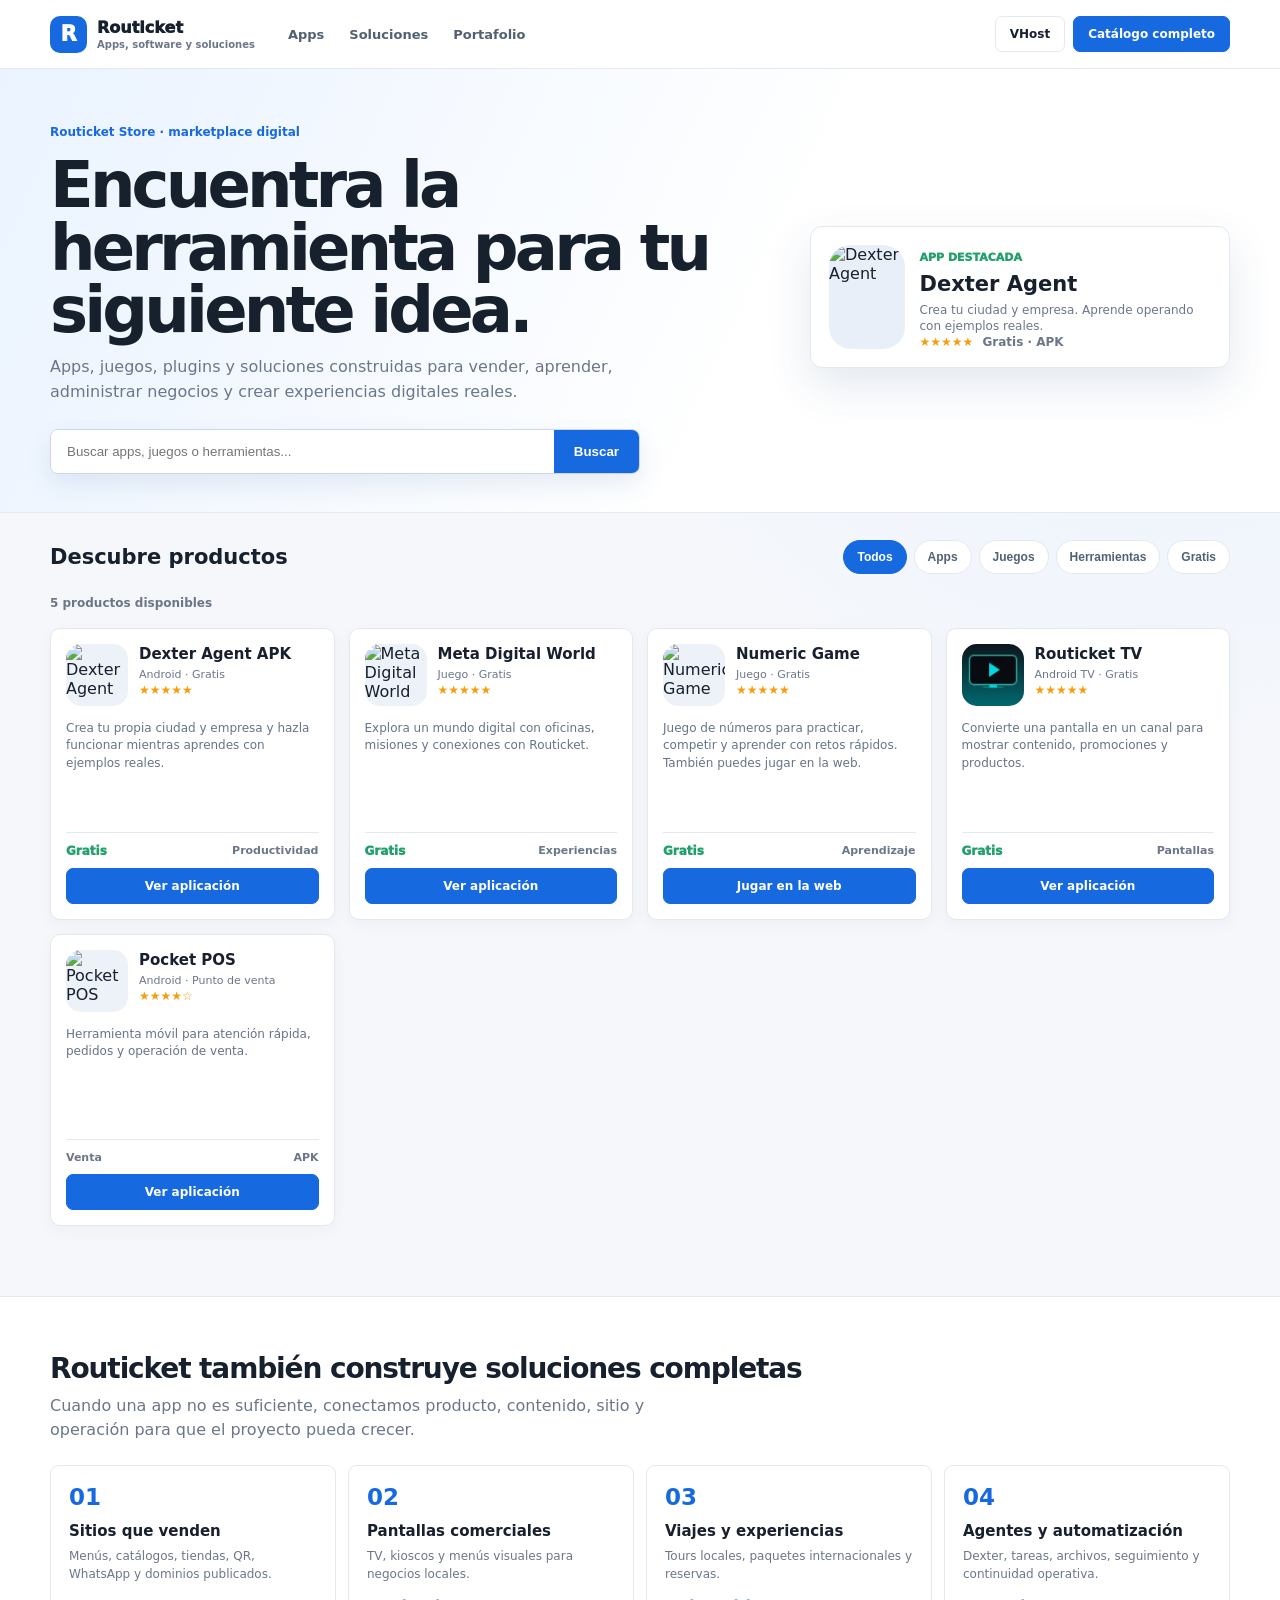
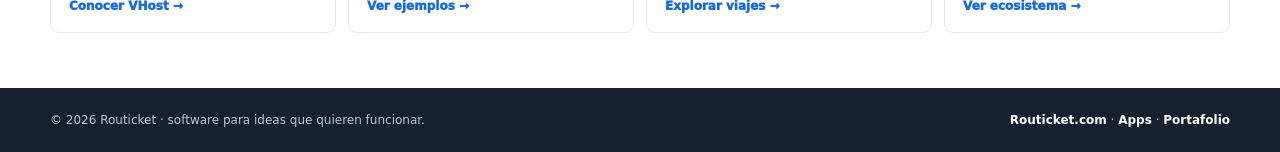
==== commit 80762beb: "Improve product search accessibility and feedback" ====
--- a/public/index.html
+++ b/public/index.html
@@ -5,15 +5,15 @@
   <meta name="description" content="Descubre apps, herramientas y soluciones Routicket para crear, vender y operar mejor.">
   <title>Routicket Store · Apps y soluciones para negocios</title>
   <style>
-    :root{--blue:#1769e0;--blue2:#0d4eb7;--ink:#17202d;--muted:#6b7788;--bg:#f5f7fb;--line:#e4e9f0;--card:#fff;--green:#22a06b;--orange:#f59e0b}*{box-sizing:border-box}body{margin:0;background:radial-gradient(circle at 90% 10%,#eaf3ff 0,transparent 30%),var(--bg);color:var(--ink);font-family:Inter,system-ui,-apple-system,"Segoe UI",Arial,sans-serif}a{text-decoration:none;color:inherit}.wrap{width:min(1180px,calc(100% - 32px));margin:auto}.top{background:#fff;border-bottom:1px solid var(--line);position:sticky;top:0;z-index:20}.top-in{height:68px;display:flex;align-items:center;gap:22px}.brand{display:flex;align-items:center;gap:10px;font-weight:950;white-space:nowrap}.mark{display:grid;place-items:center;width:37px;height:37px;border-radius:10px;background:var(--blue);color:#fff;font-size:21px}.brand small{display:block;color:var(--muted);font-size:10px;font-weight:700;margin-top:2px}.nav{display:flex;gap:3px;align-items:center;font-size:13px;font-weight:800;color:#526072}.nav a{padding:9px 11px;border-radius:7px}.nav a:hover{background:#f0f4fa;color:var(--blue)}.top-cta{margin-left:auto;display:flex;gap:8px}.btn{display:inline-flex;align-items:center;justify-content:center;gap:7px;border:1px solid var(--line);background:#fff;border-radius:7px;padding:10px 14px;font-size:12px;font-weight:900;cursor:pointer}.btn.primary{background:var(--blue);border-color:var(--blue);color:#fff}.btn.primary:hover{background:var(--blue2)}.hero{padding:52px 0 38px;background:linear-gradient(115deg,#eaf3ff,#fff 60%);border-bottom:1px solid var(--line)}.hero-in{display:grid;grid-template-columns:1fr 420px;gap:30px;align-items:center}.crumb{color:var(--blue);font-size:12px;font-weight:900}.hero h1{font-size:clamp(2.3rem,5vw,4.5rem);line-height:.98;letter-spacing:-.06em;margin:14px 0 13px}.hero p{color:var(--muted);line-height:1.55;max-width:610px;margin:0;font-size:16px}.search{margin-top:24px;display:flex;max-width:590px;background:#fff;border:1px solid #cbd7e7;border-radius:8px;box-shadow:0 10px 26px rgba(28,80,140,.1);overflow:hidden}.search input{width:100%;border:0;outline:0;padding:14px 16px;font:700 14px inherit}.search button{border:0;background:var(--blue);color:#fff;padding:0 20px;font-weight:900;cursor:pointer}.hero-app{background:#fff;border:1px solid var(--line);border-radius:12px;padding:18px;box-shadow:0 18px 45px rgba(25,75,130,.12);display:flex;gap:15px;align-items:center}.hero-app img{width:104px;height:104px;border-radius:22px;object-fit:cover;background:#e9eff9}.hero-app .tag{color:var(--green);font-size:11px;font-weight:950;text-transform:uppercase}.hero-app h2{margin:7px 0 6px;font-size:21px}.hero-app p{font-size:12px;line-height:1.4}.rating{color:var(--orange);font-size:12px;font-weight:900}.rating span{color:var(--muted);margin-left:5px}.main{padding:27px 0 70px}.toolbar{display:flex;align-items:center;justify-content:space-between;gap:15px;margin-bottom:22px}.toolbar h2{font-size:21px;margin:0}.chips{display:flex;gap:7px;overflow:auto}.chip{border:1px solid var(--line);background:#fff;border-radius:999px;padding:9px 13px;white-space:nowrap;color:#536174;font-weight:900;font-size:12px;cursor:pointer}.chip.active,.chip:hover{background:var(--blue);border-color:var(--blue);color:#fff}.grid{display:grid;grid-template-columns:repeat(4,1fr);gap:14px}.app{background:var(--card);border:1px solid var(--line);border-radius:10px;padding:15px;display:flex;flex-direction:column;min-height:292px;box-shadow:0 5px 16px rgba(25,40,65,.04)}.app:hover{border-color:#9bbce9;box-shadow:0 14px 30px rgba(25,75,140,.11);transform:translateY(-2px);transition:.18s}.app-top{display:flex;gap:11px}.app img{width:62px;height:62px;border-radius:15px;object-fit:cover;background:#edf2f8}.app h3{margin:2px 0 5px;font-size:15px;line-height:1.15}.app small{display:block;color:var(--muted);font-size:11px;line-height:1.35}.app p{color:#667487;font-size:12px;line-height:1.45;margin:14px 0;flex:1}.app-meta{display:flex;align-items:center;justify-content:space-between;border-top:1px solid var(--line);padding-top:11px;margin-top:auto}.free{color:var(--green);font-size:12px;font-weight:950}.category{color:var(--muted);font-size:11px;font-weight:800}.app .btn{width:100%;margin-top:10px}.section{padding:55px 0;background:#fff;border-top:1px solid var(--line)}.section h2{font-size:28px;margin:0 0 9px;letter-spacing:-.04em}.section-lead{color:var(--muted);max-width:630px;line-height:1.5;margin:0 0 23px}.solutions{display:grid;grid-template-columns:repeat(4,1fr);gap:12px}.solution{padding:18px;border:1px solid var(--line);border-radius:9px;background:#fff}.solution b{display:block;color:var(--blue);font-size:23px;margin-bottom:12px}.solution h3{font-size:15px;margin:0 0 7px}.solution p{margin:0;color:var(--muted);font-size:12px;line-height:1.5}.solution a{display:inline-block;margin-top:16px;color:var(--blue);font-size:12px;font-weight:950}.footer{background:#17202d;color:#bac5d1;padding:25px 0;font-size:12px}.footer-in{display:flex;justify-content:space-between;gap:15px;flex-wrap:wrap}.footer a{color:#fff;font-weight:900}@media(max-width:900px){.hero-in{grid-template-columns:1fr}.hero-app{max-width:480px}.grid{grid-template-columns:repeat(2,1fr)}.solutions{grid-template-columns:repeat(2,1fr)}}@media(max-width:560px){.wrap{width:min(100% - 22px,1180px)}.nav{display:none}.top-cta{margin-left:auto}.top-cta .btn:not(.primary){display:none}.hero{padding:30px 0 23px}.hero h1{font-size:3rem}.hero p{font-size:14px}.hero-app img{width:80px;height:80px}.toolbar{display:block}.toolbar h2{margin-bottom:13px}.grid,.solutions{grid-template-columns:1fr}.app{min-height:250px}}
+    :root{--blue:#1769e0;--blue2:#0d4eb7;--ink:#17202d;--muted:#6b7788;--bg:#f5f7fb;--line:#e4e9f0;--card:#fff;--green:#22a06b;--orange:#f59e0b}*{box-sizing:border-box}body{margin:0;background:radial-gradient(circle at 90% 10%,#eaf3ff 0,transparent 30%),var(--bg);color:var(--ink);font-family:Inter,system-ui,-apple-system,"Segoe UI",Arial,sans-serif}a{text-decoration:none;color:inherit}.wrap{width:min(1180px,calc(100% - 32px));margin:auto}.top{background:#fff;border-bottom:1px solid var(--line);position:sticky;top:0;z-index:20}.top-in{height:68px;display:flex;align-items:center;gap:22px}.brand{display:flex;align-items:center;gap:10px;font-weight:950;white-space:nowrap}.mark{display:grid;place-items:center;width:37px;height:37px;border-radius:10px;background:var(--blue);color:#fff;font-size:21px}.brand small{display:block;color:var(--muted);font-size:10px;font-weight:700;margin-top:2px}.nav{display:flex;gap:3px;align-items:center;font-size:13px;font-weight:800;color:#526072}.nav a{padding:9px 11px;border-radius:7px}.nav a:hover{background:#f0f4fa;color:var(--blue)}.top-cta{margin-left:auto;display:flex;gap:8px}.btn{display:inline-flex;align-items:center;justify-content:center;gap:7px;border:1px solid var(--line);background:#fff;border-radius:7px;padding:10px 14px;font-size:12px;font-weight:900;cursor:pointer}.btn.primary{background:var(--blue);border-color:var(--blue);color:#fff}.btn.primary:hover{background:var(--blue2)}.hero{padding:52px 0 38px;background:linear-gradient(115deg,#eaf3ff,#fff 60%);border-bottom:1px solid var(--line)}.hero-in{display:grid;grid-template-columns:1fr 420px;gap:30px;align-items:center}.crumb{color:var(--blue);font-size:12px;font-weight:900}.hero h1{font-size:clamp(2.3rem,5vw,4.5rem);line-height:.98;letter-spacing:-.06em;margin:14px 0 13px}.hero p{color:var(--muted);line-height:1.55;max-width:610px;margin:0;font-size:16px}.search{margin-top:24px;display:flex;max-width:590px;background:#fff;border:1px solid #cbd7e7;border-radius:8px;box-shadow:0 10px 26px rgba(28,80,140,.1);overflow:hidden}.search input{width:100%;border:0;outline:0;padding:14px 16px;font:700 14px inherit}.search button{border:0;background:var(--blue);color:#fff;padding:0 20px;font-weight:900;cursor:pointer}.hero-app{background:#fff;border:1px solid var(--line);border-radius:12px;padding:18px;box-shadow:0 18px 45px rgba(25,75,130,.12);display:flex;gap:15px;align-items:center}.hero-app img{width:104px;height:104px;border-radius:22px;object-fit:cover;background:#e9eff9}.hero-app .tag{color:var(--green);font-size:11px;font-weight:950;text-transform:uppercase}.hero-app h2{margin:7px 0 6px;font-size:21px}.hero-app p{font-size:12px;line-height:1.4}.rating{color:var(--orange);font-size:12px;font-weight:900}.rating span{color:var(--muted);margin-left:5px}.main{padding:27px 0 70px}.toolbar{display:flex;align-items:center;justify-content:space-between;gap:15px;margin-bottom:22px}.toolbar h2{font-size:21px;margin:0}.results-status{color:var(--muted);font-size:12px;font-weight:800;margin:10px 0 18px}.empty-state{display:none;padding:30px;border:1px dashed #b9c7d8;border-radius:10px;background:#fff;text-align:center;color:var(--muted)}.chips{display:flex;gap:7px;overflow:auto}.chip{border:1px solid var(--line);background:#fff;border-radius:999px;padding:9px 13px;white-space:nowrap;color:#536174;font-weight:900;font-size:12px;cursor:pointer}.chip.active,.chip:hover{background:var(--blue);border-color:var(--blue);color:#fff}.grid{display:grid;grid-template-columns:repeat(4,1fr);gap:14px}.app{background:var(--card);border:1px solid var(--line);border-radius:10px;padding:15px;display:flex;flex-direction:column;min-height:292px;box-shadow:0 5px 16px rgba(25,40,65,.04)}.app:hover{border-color:#9bbce9;box-shadow:0 14px 30px rgba(25,75,140,.11);transform:translateY(-2px);transition:.18s}.app-top{display:flex;gap:11px}.app img{width:62px;height:62px;border-radius:15px;object-fit:cover;background:#edf2f8}.app h3{margin:2px 0 5px;font-size:15px;line-height:1.15}.app small{display:block;color:var(--muted);font-size:11px;line-height:1.35}.app p{color:#667487;font-size:12px;line-height:1.45;margin:14px 0;flex:1}.app-meta{display:flex;align-items:center;justify-content:space-between;border-top:1px solid var(--line);padding-top:11px;margin-top:auto}.free{color:var(--green);font-size:12px;font-weight:950}.category{color:var(--muted);font-size:11px;font-weight:800}.app .btn{width:100%;margin-top:10px}.section{padding:55px 0;background:#fff;border-top:1px solid var(--line)}.section h2{font-size:28px;margin:0 0 9px;letter-spacing:-.04em}.section-lead{color:var(--muted);max-width:630px;line-height:1.5;margin:0 0 23px}.solutions{display:grid;grid-template-columns:repeat(4,1fr);gap:12px}.solution{padding:18px;border:1px solid var(--line);border-radius:9px;background:#fff}.solution b{display:block;color:var(--blue);font-size:23px;margin-bottom:12px}.solution h3{font-size:15px;margin:0 0 7px}.solution p{margin:0;color:var(--muted);font-size:12px;line-height:1.5}.solution a{display:inline-block;margin-top:16px;color:var(--blue);font-size:12px;font-weight:950}.footer{background:#17202d;color:#bac5d1;padding:25px 0;font-size:12px}.footer-in{display:flex;justify-content:space-between;gap:15px;flex-wrap:wrap}.footer a{color:#fff;font-weight:900}@media(max-width:900px){.hero-in{grid-template-columns:1fr}.hero-app{max-width:480px}.grid{grid-template-columns:repeat(2,1fr)}.solutions{grid-template-columns:repeat(2,1fr)}}@media(max-width:560px){.wrap{width:min(100% - 22px,1180px)}.nav{display:none}.top-cta{margin-left:auto}.top-cta .btn:not(.primary){display:none}.hero{padding:30px 0 23px}.hero h1{font-size:3rem}.hero p{font-size:14px}.hero-app img{width:80px;height:80px}.toolbar{display:block}.toolbar h2{margin-bottom:13px}.grid,.solutions{grid-template-columns:1fr}.app{min-height:250px}}
   </style>
 </head>
 <body>
   <header class="top"><div class="wrap top-in"><a class="brand" href="https://routicket.com/"><span class="mark">R</span><span>Routicket<small>Apps, software y soluciones</small></span></a><nav class="nav"><a href="#apps">Apps</a><a href="#soluciones">Soluciones</a><a href="https://routicket.com/portafolio">Portafolio</a></nav><div class="top-cta"><a class="btn" href="https://routicket.com/vhost/">VHost</a><a class="btn primary" href="https://routicket.com/apps/">Catálogo completo</a></div></div></header>
-  <section class="hero"><div class="wrap hero-in"><div><span class="crumb">Routicket Store · marketplace digital</span><h1>Encuentra la herramienta para tu siguiente idea.</h1><p>Apps, juegos, plugins y soluciones construidas para vender, aprender, administrar negocios y crear experiencias digitales reales.</p><form class="search" onsubmit="return false"><input id="search" type="search" placeholder="Buscar apps, juegos o herramientas..."><button>Buscar</button></form></div><a class="hero-app" href="https://routicket.com/apps/"><img src="https://www.appcreator24.com/srv/imgs/gen/4160223_ico.png?v=0" alt="Dexter Agent"><div><span class="tag">App destacada</span><h2>Dexter Agent</h2><p>Crea tu ciudad y empresa. Aprende operando con ejemplos reales.</p><div class="rating">★★★★★ <span>Gratis · APK</span></div></div></a></div></section>
-  <main class="main" id="apps"><div class="wrap"><div class="toolbar"><h2>Descubre productos</h2><div class="chips" id="chips"><button class="chip active" data-filter="all">Todos</button><button class="chip" data-filter="apps">Apps</button><button class="chip" data-filter="games">Juegos</button><button class="chip" data-filter="tools">Herramientas</button><button class="chip" data-filter="free">Gratis</button></div></div><div class="grid" id="grid"><article class="app" data-title="Dexter Agent APK ciudad empresa aprendizaje" data-kind="apps free"><div class="app-top"><img src="https://www.appcreator24.com/srv/imgs/gen/4160223_ico.png?v=0" alt="Dexter Agent"><div><h3>Dexter Agent APK</h3><small>Android · Gratis</small><div class="rating">★★★★★</div></div></div><p>Crea tu propia ciudad y empresa y hazla funcionar mientras aprendes con ejemplos reales.</p><div class="app-meta"><span class="free">Gratis</span><span class="category">Productividad</span></div><a class="btn primary" href="https://routicket.com/apps/">Ver aplicación</a></article><article class="app" data-title="Meta Digital World juego ciudad" data-kind="games free"><div class="app-top"><img src="https://routicket.com/apps/assets/icons/meta-digital-world-for-routicket-256.png" alt="Meta Digital World"><div><h3>Meta Digital World</h3><small>Juego · Gratis</small><div class="rating">★★★★★</div></div></div><p>Explora un mundo digital con oficinas, misiones y conexiones con Routicket.</p><div class="app-meta"><span class="free">Gratis</span><span class="category">Experiencias</span></div><a class="btn primary" href="https://routicket.com/apps/">Ver aplicación</a></article><article class="app" data-title="Numeric Game juego numeros aprendizaje" data-kind="games apps free"><div class="app-top"><img src="https://www.appcreator24.com/srv/imgs/gen/3741293_ico.png?v=2" alt="Numeric Game"><div><h3>Numeric Game</h3><small>Juego · Gratis</small><div class="rating">★★★★★</div></div></div><p>Juego de números para practicar, competir y aprender con retos rápidos. También puedes jugar en la web.</p><div class="app-meta"><span class="free">Gratis</span><span class="category">Aprendizaje</span></div><a class="btn primary" href="https://routicket.com/plugins/pack/">Jugar en la web</a></article><article class="app" data-title="Routicket TV pantalla" data-kind="apps tools free"><div class="app-top"><img src="assets/routicket-tv.png" alt="Routicket TV"><div><h3>Routicket TV</h3><small>Android TV · Gratis</small><div class="rating">★★★★★</div></div></div><p>Convierte una pantalla en un canal para mostrar contenido, promociones y productos.</p><div class="app-meta"><span class="free">Gratis</span><span class="category">Pantallas</span></div><a class="btn primary" href="https://routicket.com/apps/">Ver aplicación</a></article><article class="app" data-title="Pocket POS punto venta" data-kind="apps tools"><div class="app-top"><img src="https://routicket.com/apps/assets/icons/posmovil1-256.png" alt="Pocket POS"><div><h3>Pocket POS</h3><small>Android · Punto de venta</small><div class="rating">★★★★☆</div></div></div><p>Herramienta móvil para atención rápida, pedidos y operación de venta.</p><div class="app-meta"><span class="category">Venta</span><span class="category">APK</span></div><a class="btn primary" href="https://routicket.com/apps/">Ver aplicación</a></article></div></div></main>
+  <section class="hero"><div class="wrap hero-in"><div><span class="crumb">Routicket Store · marketplace digital</span><h1>Encuentra la herramienta para tu siguiente idea.</h1><p>Apps, juegos, plugins y soluciones construidas para vender, aprender, administrar negocios y crear experiencias digitales reales.</p><form class="search" role="search" onsubmit="return false"><label for="search" style="position:absolute;left:-9999px">Buscar productos</label><input id="search" type="search" placeholder="Buscar apps, juegos o herramientas..." autocomplete="off"><button type="submit">Buscar</button></form></div><a class="hero-app" href="https://routicket.com/apps/"><img src="https://www.appcreator24.com/srv/imgs/gen/4160223_ico.png?v=0" alt="Dexter Agent"><div><span class="tag">App destacada</span><h2>Dexter Agent</h2><p>Crea tu ciudad y empresa. Aprende operando con ejemplos reales.</p><div class="rating">★★★★★ <span>Gratis · APK</span></div></div></a></div></section>
+  <main class="main" id="apps"><div class="wrap"><div class="toolbar"><h2>Descubre productos</h2><div class="chips" id="chips"><button class="chip active" type="button" data-filter="all" aria-pressed="true">Todos</button><button class="chip" type="button" aria-pressed="false" data-filter="apps">Apps</button><button class="chip" type="button" aria-pressed="false" data-filter="games">Juegos</button><button class="chip" type="button" aria-pressed="false" data-filter="tools">Herramientas</button><button class="chip" type="button" aria-pressed="false" data-filter="free">Gratis</button></div></div><p class="results-status" id="results-status" role="status" aria-live="polite"></p><div class="grid" id="grid"><article class="app" data-title="Dexter Agent APK ciudad empresa aprendizaje" data-kind="apps free"><div class="app-top"><img src="https://www.appcreator24.com/srv/imgs/gen/4160223_ico.png?v=0" alt="Dexter Agent"><div><h3>Dexter Agent APK</h3><small>Android · Gratis</small><div class="rating">★★★★★</div></div></div><p>Crea tu propia ciudad y empresa y hazla funcionar mientras aprendes con ejemplos reales.</p><div class="app-meta"><span class="free">Gratis</span><span class="category">Productividad</span></div><a class="btn primary" href="https://routicket.com/apps/">Ver aplicación</a></article><article class="app" data-title="Meta Digital World juego ciudad" data-kind="games free"><div class="app-top"><img src="https://routicket.com/apps/assets/icons/meta-digital-world-for-routicket-256.png" alt="Meta Digital World"><div><h3>Meta Digital World</h3><small>Juego · Gratis</small><div class="rating">★★★★★</div></div></div><p>Explora un mundo digital con oficinas, misiones y conexiones con Routicket.</p><div class="app-meta"><span class="free">Gratis</span><span class="category">Experiencias</span></div><a class="btn primary" href="https://routicket.com/apps/">Ver aplicación</a></article><article class="app" data-title="Numeric Game juego numeros aprendizaje" data-kind="games apps free"><div class="app-top"><img src="https://www.appcreator24.com/srv/imgs/gen/3741293_ico.png?v=2" alt="Numeric Game"><div><h3>Numeric Game</h3><small>Juego · Gratis</small><div class="rating">★★★★★</div></div></div><p>Juego de números para practicar, competir y aprender con retos rápidos. También puedes jugar en la web.</p><div class="app-meta"><span class="free">Gratis</span><span class="category">Aprendizaje</span></div><a class="btn primary" href="https://routicket.com/plugins/pack/">Jugar en la web</a></article><article class="app" data-title="Routicket TV pantalla" data-kind="apps tools free"><div class="app-top"><img src="assets/routicket-tv.png" alt="Routicket TV"><div><h3>Routicket TV</h3><small>Android TV · Gratis</small><div class="rating">★★★★★</div></div></div><p>Convierte una pantalla en un canal para mostrar contenido, promociones y productos.</p><div class="app-meta"><span class="free">Gratis</span><span class="category">Pantallas</span></div><a class="btn primary" href="https://routicket.com/apps/">Ver aplicación</a></article><article class="app" data-title="Pocket POS punto venta" data-kind="apps tools"><div class="app-top"><img src="https://routicket.com/apps/assets/icons/posmovil1-256.png" alt="Pocket POS"><div><h3>Pocket POS</h3><small>Android · Punto de venta</small><div class="rating">★★★★☆</div></div></div><p>Herramienta móvil para atención rápida, pedidos y operación de venta.</p><div class="app-meta"><span class="category">Venta</span><span class="category">APK</span></div><a class="btn primary" href="https://routicket.com/apps/">Ver aplicación</a></article></div><div class="empty-state" id="empty-state"><strong>No encontramos resultados.</strong><br>Prueba otra palabra o selecciona “Todos”.</div></div></main>
   <section class="section" id="soluciones"><div class="wrap"><h2>Routicket también construye soluciones completas</h2><p class="section-lead">Cuando una app no es suficiente, conectamos producto, contenido, sitio y operación para que el proyecto pueda crecer.</p><div class="solutions"><article class="solution"><b>01</b><h3>Sitios que venden</h3><p>Menús, catálogos, tiendas, QR, WhatsApp y dominios publicados.</p><a href="https://routicket.com/vhost/">Conocer VHost →</a></article><article class="solution"><b>02</b><h3>Pantallas comerciales</h3><p>TV, kioscos y menús visuales para negocios locales.</p><a href="https://routicket.com/portafolio">Ver ejemplos →</a></article><article class="solution"><b>03</b><h3>Viajes y experiencias</h3><p>Tours locales, paquetes internacionales y reservas.</p><a href="https://routicket.com/negocios/jade/">Explorar viajes →</a></article><article class="solution"><b>04</b><h3>Agentes y automatización</h3><p>Dexter, tareas, archivos, seguimiento y continuidad operativa.</p><a href="https://routicket.com/apps/">Ver ecosistema →</a></article></div></div></section>
   <footer class="footer"><div class="wrap footer-in"><span>© 2026 Routicket · software para ideas que quieren funcionar.</span><span><a href="https://routicket.com/">Routicket.com</a> · <a href="https://routicket.com/apps/">Apps</a> · <a href="https://routicket.com/portafolio">Portafolio</a></span></div></footer>
-  <script>const input=document.getElementById('search'),grid=document.getElementById('grid'),chips=document.getElementById('chips');let filter='all';function apply(){const q=(input.value||'').toLowerCase().trim();grid.querySelectorAll('.app').forEach(c=>{const show=(!q||c.dataset.title.toLowerCase().includes(q))&&(filter==='all'||c.dataset.kind.split(' ').includes(filter));c.style.display=show?'':'none'})}input.addEventListener('input',apply);chips.addEventListener('click',e=>{const b=e.target.closest('[data-filter]');if(!b)return;filter=b.dataset.filter;chips.querySelectorAll('.chip').forEach(x=>x.classList.toggle('active',x===b));apply()});</script>
+  <script>const input=document.getElementById('search'),grid=document.getElementById('grid'),chips=document.getElementById('chips'),status=document.getElementById('results-status'),empty=document.getElementById('empty-state');let filter='all';function apply(){const q=(input.value||'').toLocaleLowerCase('es').trim();let visible=0;grid.querySelectorAll('.app').forEach(c=>{const show=(!q||c.dataset.title.toLocaleLowerCase('es').includes(q))&&(filter==='all'||c.dataset.kind.split(' ').includes(filter));c.hidden=!show;if(show)visible++});status.textContent=visible+' '+(visible===1?'producto disponible':'productos disponibles');empty.style.display=visible?'none':'block'}input.addEventListener('input',apply);chips.addEventListener('click',e=>{const b=e.target.closest('[data-filter]');if(!b)return;filter=b.dataset.filter;chips.querySelectorAll('.chip').forEach(x=>{const active=x===b;x.classList.toggle('active',active);x.setAttribute('aria-pressed',active)});apply()});apply();</script>
 </body>
 </html>
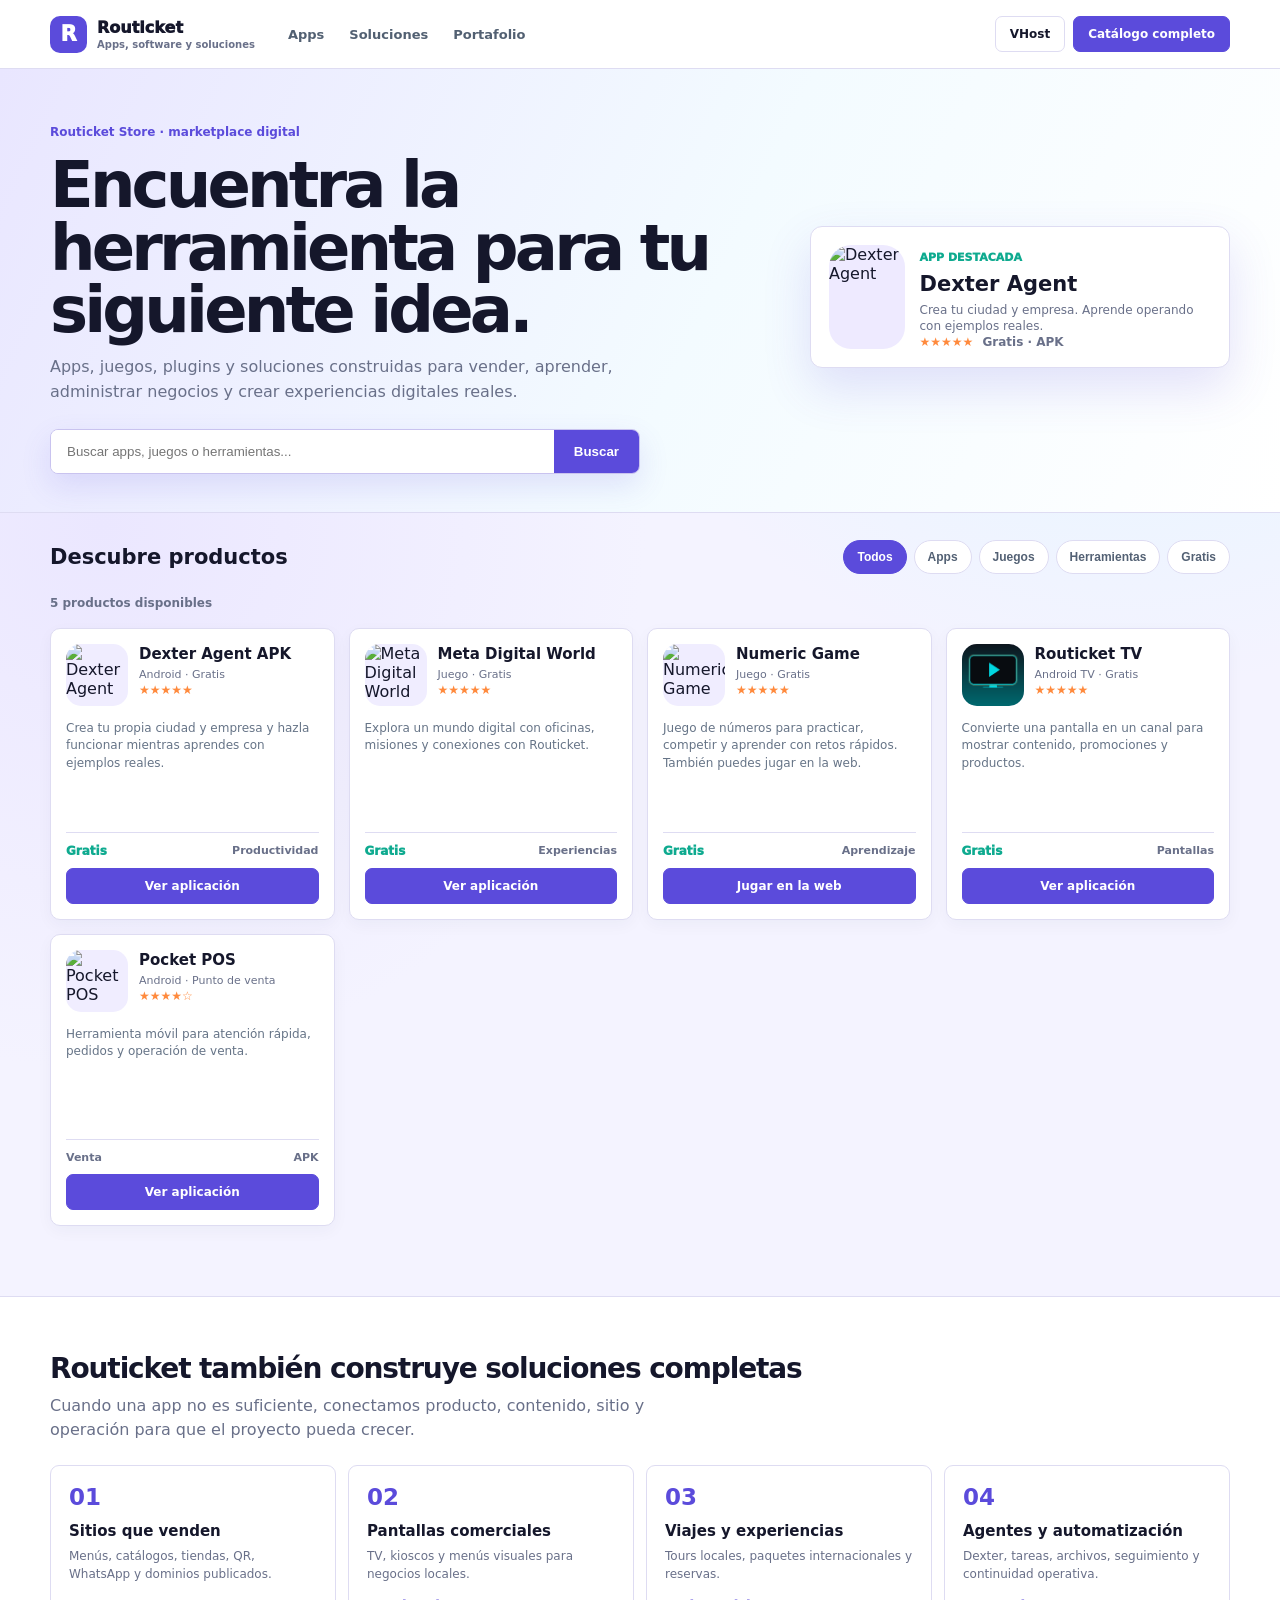
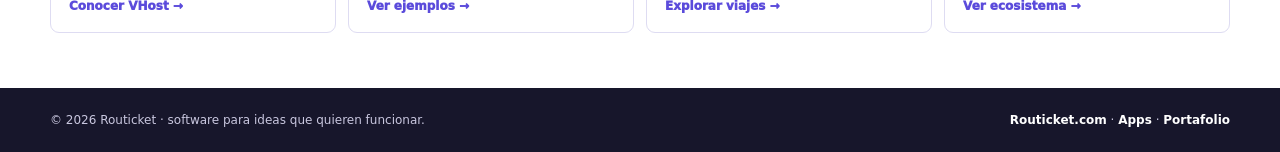
==== commit 8b561eb7: "Refresh Routicket color palette" ====
--- a/public/index.html
+++ b/public/index.html
@@ -5,7 +5,7 @@
   <meta name="description" content="Descubre apps, herramientas y soluciones Routicket para crear, vender y operar mejor.">
   <title>Routicket Store · Apps y soluciones para negocios</title>
   <style>
-    :root{--blue:#1769e0;--blue2:#0d4eb7;--ink:#17202d;--muted:#6b7788;--bg:#f5f7fb;--line:#e4e9f0;--card:#fff;--green:#22a06b;--orange:#f59e0b}*{box-sizing:border-box}body{margin:0;background:radial-gradient(circle at 90% 10%,#eaf3ff 0,transparent 30%),var(--bg);color:var(--ink);font-family:Inter,system-ui,-apple-system,"Segoe UI",Arial,sans-serif}a{text-decoration:none;color:inherit}.wrap{width:min(1180px,calc(100% - 32px));margin:auto}.top{background:#fff;border-bottom:1px solid var(--line);position:sticky;top:0;z-index:20}.top-in{height:68px;display:flex;align-items:center;gap:22px}.brand{display:flex;align-items:center;gap:10px;font-weight:950;white-space:nowrap}.mark{display:grid;place-items:center;width:37px;height:37px;border-radius:10px;background:var(--blue);color:#fff;font-size:21px}.brand small{display:block;color:var(--muted);font-size:10px;font-weight:700;margin-top:2px}.nav{display:flex;gap:3px;align-items:center;font-size:13px;font-weight:800;color:#526072}.nav a{padding:9px 11px;border-radius:7px}.nav a:hover{background:#f0f4fa;color:var(--blue)}.top-cta{margin-left:auto;display:flex;gap:8px}.btn{display:inline-flex;align-items:center;justify-content:center;gap:7px;border:1px solid var(--line);background:#fff;border-radius:7px;padding:10px 14px;font-size:12px;font-weight:900;cursor:pointer}.btn.primary{background:var(--blue);border-color:var(--blue);color:#fff}.btn.primary:hover{background:var(--blue2)}.hero{padding:52px 0 38px;background:linear-gradient(115deg,#eaf3ff,#fff 60%);border-bottom:1px solid var(--line)}.hero-in{display:grid;grid-template-columns:1fr 420px;gap:30px;align-items:center}.crumb{color:var(--blue);font-size:12px;font-weight:900}.hero h1{font-size:clamp(2.3rem,5vw,4.5rem);line-height:.98;letter-spacing:-.06em;margin:14px 0 13px}.hero p{color:var(--muted);line-height:1.55;max-width:610px;margin:0;font-size:16px}.search{margin-top:24px;display:flex;max-width:590px;background:#fff;border:1px solid #cbd7e7;border-radius:8px;box-shadow:0 10px 26px rgba(28,80,140,.1);overflow:hidden}.search input{width:100%;border:0;outline:0;padding:14px 16px;font:700 14px inherit}.search button{border:0;background:var(--blue);color:#fff;padding:0 20px;font-weight:900;cursor:pointer}.hero-app{background:#fff;border:1px solid var(--line);border-radius:12px;padding:18px;box-shadow:0 18px 45px rgba(25,75,130,.12);display:flex;gap:15px;align-items:center}.hero-app img{width:104px;height:104px;border-radius:22px;object-fit:cover;background:#e9eff9}.hero-app .tag{color:var(--green);font-size:11px;font-weight:950;text-transform:uppercase}.hero-app h2{margin:7px 0 6px;font-size:21px}.hero-app p{font-size:12px;line-height:1.4}.rating{color:var(--orange);font-size:12px;font-weight:900}.rating span{color:var(--muted);margin-left:5px}.main{padding:27px 0 70px}.toolbar{display:flex;align-items:center;justify-content:space-between;gap:15px;margin-bottom:22px}.toolbar h2{font-size:21px;margin:0}.results-status{color:var(--muted);font-size:12px;font-weight:800;margin:10px 0 18px}.empty-state{display:none;padding:30px;border:1px dashed #b9c7d8;border-radius:10px;background:#fff;text-align:center;color:var(--muted)}.chips{display:flex;gap:7px;overflow:auto}.chip{border:1px solid var(--line);background:#fff;border-radius:999px;padding:9px 13px;white-space:nowrap;color:#536174;font-weight:900;font-size:12px;cursor:pointer}.chip.active,.chip:hover{background:var(--blue);border-color:var(--blue);color:#fff}.grid{display:grid;grid-template-columns:repeat(4,1fr);gap:14px}.app{background:var(--card);border:1px solid var(--line);border-radius:10px;padding:15px;display:flex;flex-direction:column;min-height:292px;box-shadow:0 5px 16px rgba(25,40,65,.04)}.app:hover{border-color:#9bbce9;box-shadow:0 14px 30px rgba(25,75,140,.11);transform:translateY(-2px);transition:.18s}.app-top{display:flex;gap:11px}.app img{width:62px;height:62px;border-radius:15px;object-fit:cover;background:#edf2f8}.app h3{margin:2px 0 5px;font-size:15px;line-height:1.15}.app small{display:block;color:var(--muted);font-size:11px;line-height:1.35}.app p{color:#667487;font-size:12px;line-height:1.45;margin:14px 0;flex:1}.app-meta{display:flex;align-items:center;justify-content:space-between;border-top:1px solid var(--line);padding-top:11px;margin-top:auto}.free{color:var(--green);font-size:12px;font-weight:950}.category{color:var(--muted);font-size:11px;font-weight:800}.app .btn{width:100%;margin-top:10px}.section{padding:55px 0;background:#fff;border-top:1px solid var(--line)}.section h2{font-size:28px;margin:0 0 9px;letter-spacing:-.04em}.section-lead{color:var(--muted);max-width:630px;line-height:1.5;margin:0 0 23px}.solutions{display:grid;grid-template-columns:repeat(4,1fr);gap:12px}.solution{padding:18px;border:1px solid var(--line);border-radius:9px;background:#fff}.solution b{display:block;color:var(--blue);font-size:23px;margin-bottom:12px}.solution h3{font-size:15px;margin:0 0 7px}.solution p{margin:0;color:var(--muted);font-size:12px;line-height:1.5}.solution a{display:inline-block;margin-top:16px;color:var(--blue);font-size:12px;font-weight:950}.footer{background:#17202d;color:#bac5d1;padding:25px 0;font-size:12px}.footer-in{display:flex;justify-content:space-between;gap:15px;flex-wrap:wrap}.footer a{color:#fff;font-weight:900}@media(max-width:900px){.hero-in{grid-template-columns:1fr}.hero-app{max-width:480px}.grid{grid-template-columns:repeat(2,1fr)}.solutions{grid-template-columns:repeat(2,1fr)}}@media(max-width:560px){.wrap{width:min(100% - 22px,1180px)}.nav{display:none}.top-cta{margin-left:auto}.top-cta .btn:not(.primary){display:none}.hero{padding:30px 0 23px}.hero h1{font-size:3rem}.hero p{font-size:14px}.hero-app img{width:80px;height:80px}.toolbar{display:block}.toolbar h2{margin-bottom:13px}.grid,.solutions{grid-template-columns:1fr}.app{min-height:250px}}
+    :root{--blue:#5b4bdb;--blue2:#4030b5;--ink:#15172b;--muted:#697089;--bg:#f4f3ff;--line:#dedcf2;--card:#fff;--green:#0eaa8f;--orange:#ff8a3d}*{box-sizing:border-box}body{margin:0;background:radial-gradient(circle at 88% 8%,#dff8ff 0,transparent 28%),radial-gradient(circle at 8% 30%,#ebe7ff 0,transparent 32%),var(--bg);color:var(--ink);font-family:Inter,system-ui,-apple-system,"Segoe UI",Arial,sans-serif}a{text-decoration:none;color:inherit}.wrap{width:min(1180px,calc(100% - 32px));margin:auto}.top{background:#fff;border-bottom:1px solid var(--line);position:sticky;top:0;z-index:20}.top-in{height:68px;display:flex;align-items:center;gap:22px}.brand{display:flex;align-items:center;gap:10px;font-weight:950;white-space:nowrap}.mark{display:grid;place-items:center;width:37px;height:37px;border-radius:10px;background:var(--blue);color:#fff;font-size:21px}.brand small{display:block;color:var(--muted);font-size:10px;font-weight:700;margin-top:2px}.nav{display:flex;gap:3px;align-items:center;font-size:13px;font-weight:800;color:#526072}.nav a{padding:9px 11px;border-radius:7px}.nav a:hover{background:#eeeaff;color:var(--blue)}.top-cta{margin-left:auto;display:flex;gap:8px}.btn{display:inline-flex;align-items:center;justify-content:center;gap:7px;border:1px solid var(--line);background:#fff;border-radius:7px;padding:10px 14px;font-size:12px;font-weight:900;cursor:pointer}.btn.primary{background:var(--blue);border-color:var(--blue);color:#fff}.btn.primary:hover{background:var(--blue2)}.hero{padding:52px 0 38px;background:linear-gradient(115deg,#e9e6ff,#f3fbff 55%,#fff 100%);border-bottom:1px solid var(--line)}.hero-in{display:grid;grid-template-columns:1fr 420px;gap:30px;align-items:center}.crumb{color:var(--blue);font-size:12px;font-weight:900}.hero h1{font-size:clamp(2.3rem,5vw,4.5rem);line-height:.98;letter-spacing:-.06em;margin:14px 0 13px}.hero p{color:var(--muted);line-height:1.55;max-width:610px;margin:0;font-size:16px}.search{margin-top:24px;display:flex;max-width:590px;background:#fff;border:1px solid #c9c3ef;border-radius:8px;box-shadow:0 12px 30px rgba(91,75,219,.14);overflow:hidden}.search input{width:100%;border:0;outline:0;padding:14px 16px;font:700 14px inherit}.search button{border:0;background:var(--blue);color:#fff;padding:0 20px;font-weight:900;cursor:pointer}.hero-app{background:#fff;border:1px solid var(--line);border-radius:12px;padding:18px;box-shadow:0 20px 48px rgba(91,75,219,.16);display:flex;gap:15px;align-items:center}.hero-app img{width:104px;height:104px;border-radius:22px;object-fit:cover;background:#eeeaff}.hero-app .tag{color:var(--green);font-size:11px;font-weight:950;text-transform:uppercase}.hero-app h2{margin:7px 0 6px;font-size:21px}.hero-app p{font-size:12px;line-height:1.4}.rating{color:var(--orange);font-size:12px;font-weight:900}.rating span{color:var(--muted);margin-left:5px}.main{padding:27px 0 70px}.toolbar{display:flex;align-items:center;justify-content:space-between;gap:15px;margin-bottom:22px}.toolbar h2{font-size:21px;margin:0}.results-status{color:var(--muted);font-size:12px;font-weight:800;margin:10px 0 18px}.empty-state{display:none;padding:30px;border:1px dashed #b9c7d8;border-radius:10px;background:#fff;text-align:center;color:var(--muted)}.chips{display:flex;gap:7px;overflow:auto}.chip{border:1px solid var(--line);background:#fff;border-radius:999px;padding:9px 13px;white-space:nowrap;color:#536174;font-weight:900;font-size:12px;cursor:pointer}.chip.active,.chip:hover{background:var(--blue);border-color:var(--blue);color:#fff}.grid{display:grid;grid-template-columns:repeat(4,1fr);gap:14px}.app{background:var(--card);border:1px solid var(--line);border-radius:10px;padding:15px;display:flex;flex-direction:column;min-height:292px;box-shadow:0 5px 16px rgba(25,40,65,.04)}.app:hover{border-color:#9d91eb;box-shadow:0 16px 32px rgba(91,75,219,.16);transform:translateY(-2px);transition:.18s}.app-top{display:flex;gap:11px}.app img{width:62px;height:62px;border-radius:15px;object-fit:cover;background:#f0edff}.app h3{margin:2px 0 5px;font-size:15px;line-height:1.15}.app small{display:block;color:var(--muted);font-size:11px;line-height:1.35}.app p{color:#667487;font-size:12px;line-height:1.45;margin:14px 0;flex:1}.app-meta{display:flex;align-items:center;justify-content:space-between;border-top:1px solid var(--line);padding-top:11px;margin-top:auto}.free{color:var(--green);font-size:12px;font-weight:950}.category{color:var(--muted);font-size:11px;font-weight:800}.app .btn{width:100%;margin-top:10px}.section{padding:55px 0;background:#fff;border-top:1px solid var(--line)}.section h2{font-size:28px;margin:0 0 9px;letter-spacing:-.04em}.section-lead{color:var(--muted);max-width:630px;line-height:1.5;margin:0 0 23px}.solutions{display:grid;grid-template-columns:repeat(4,1fr);gap:12px}.solution{padding:18px;border:1px solid var(--line);border-radius:9px;background:#fff}.solution b{display:block;color:var(--blue);font-size:23px;margin-bottom:12px}.solution h3{font-size:15px;margin:0 0 7px}.solution p{margin:0;color:var(--muted);font-size:12px;line-height:1.5}.solution a{display:inline-block;margin-top:16px;color:var(--blue);font-size:12px;font-weight:950}.footer{background:#17162b;color:#c9c7df;padding:25px 0;font-size:12px}.footer-in{display:flex;justify-content:space-between;gap:15px;flex-wrap:wrap}.footer a{color:#fff;font-weight:900}@media(max-width:900px){.hero-in{grid-template-columns:1fr}.hero-app{max-width:480px}.grid{grid-template-columns:repeat(2,1fr)}.solutions{grid-template-columns:repeat(2,1fr)}}@media(max-width:560px){.wrap{width:min(100% - 22px,1180px)}.nav{display:none}.top-cta{margin-left:auto}.top-cta .btn:not(.primary){display:none}.hero{padding:30px 0 23px}.hero h1{font-size:3rem}.hero p{font-size:14px}.hero-app img{width:80px;height:80px}.toolbar{display:block}.toolbar h2{margin-bottom:13px}.grid,.solutions{grid-template-columns:1fr}.app{min-height:250px}}
   </style>
 </head>
 <body>
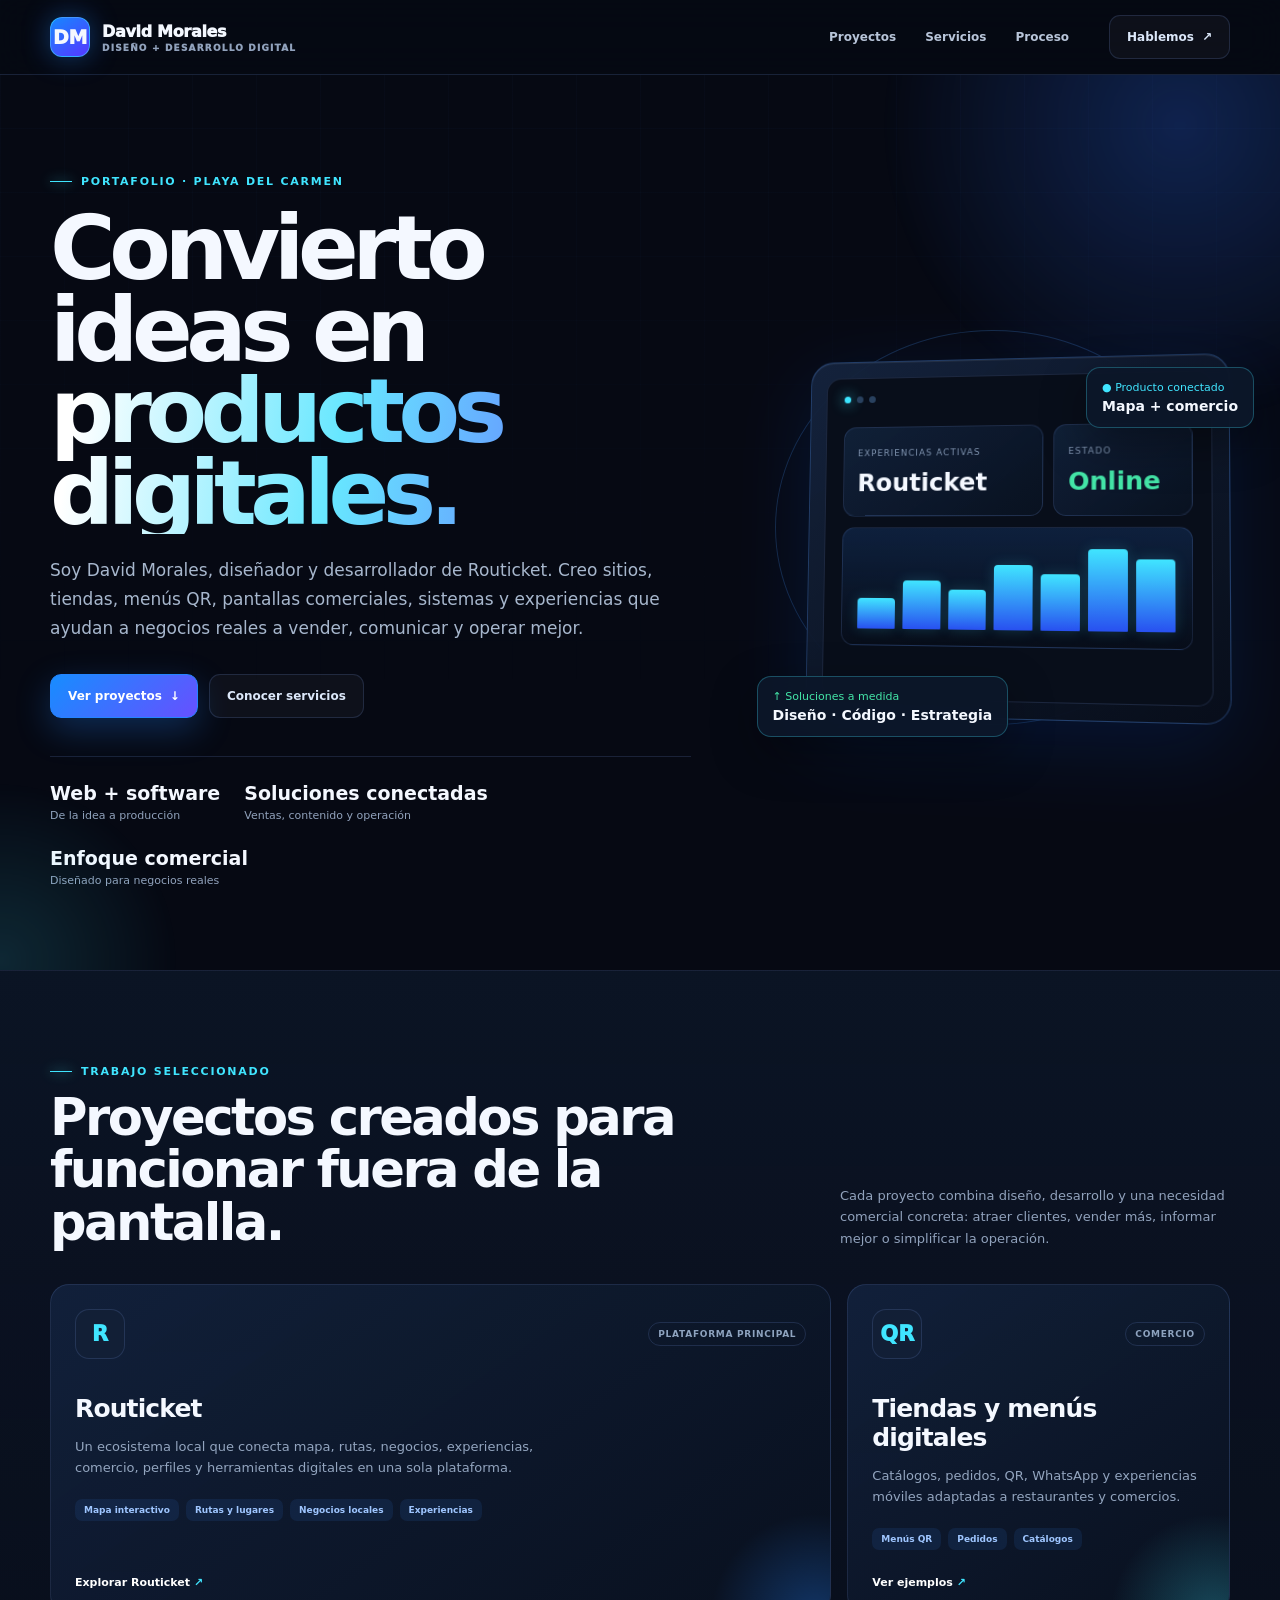
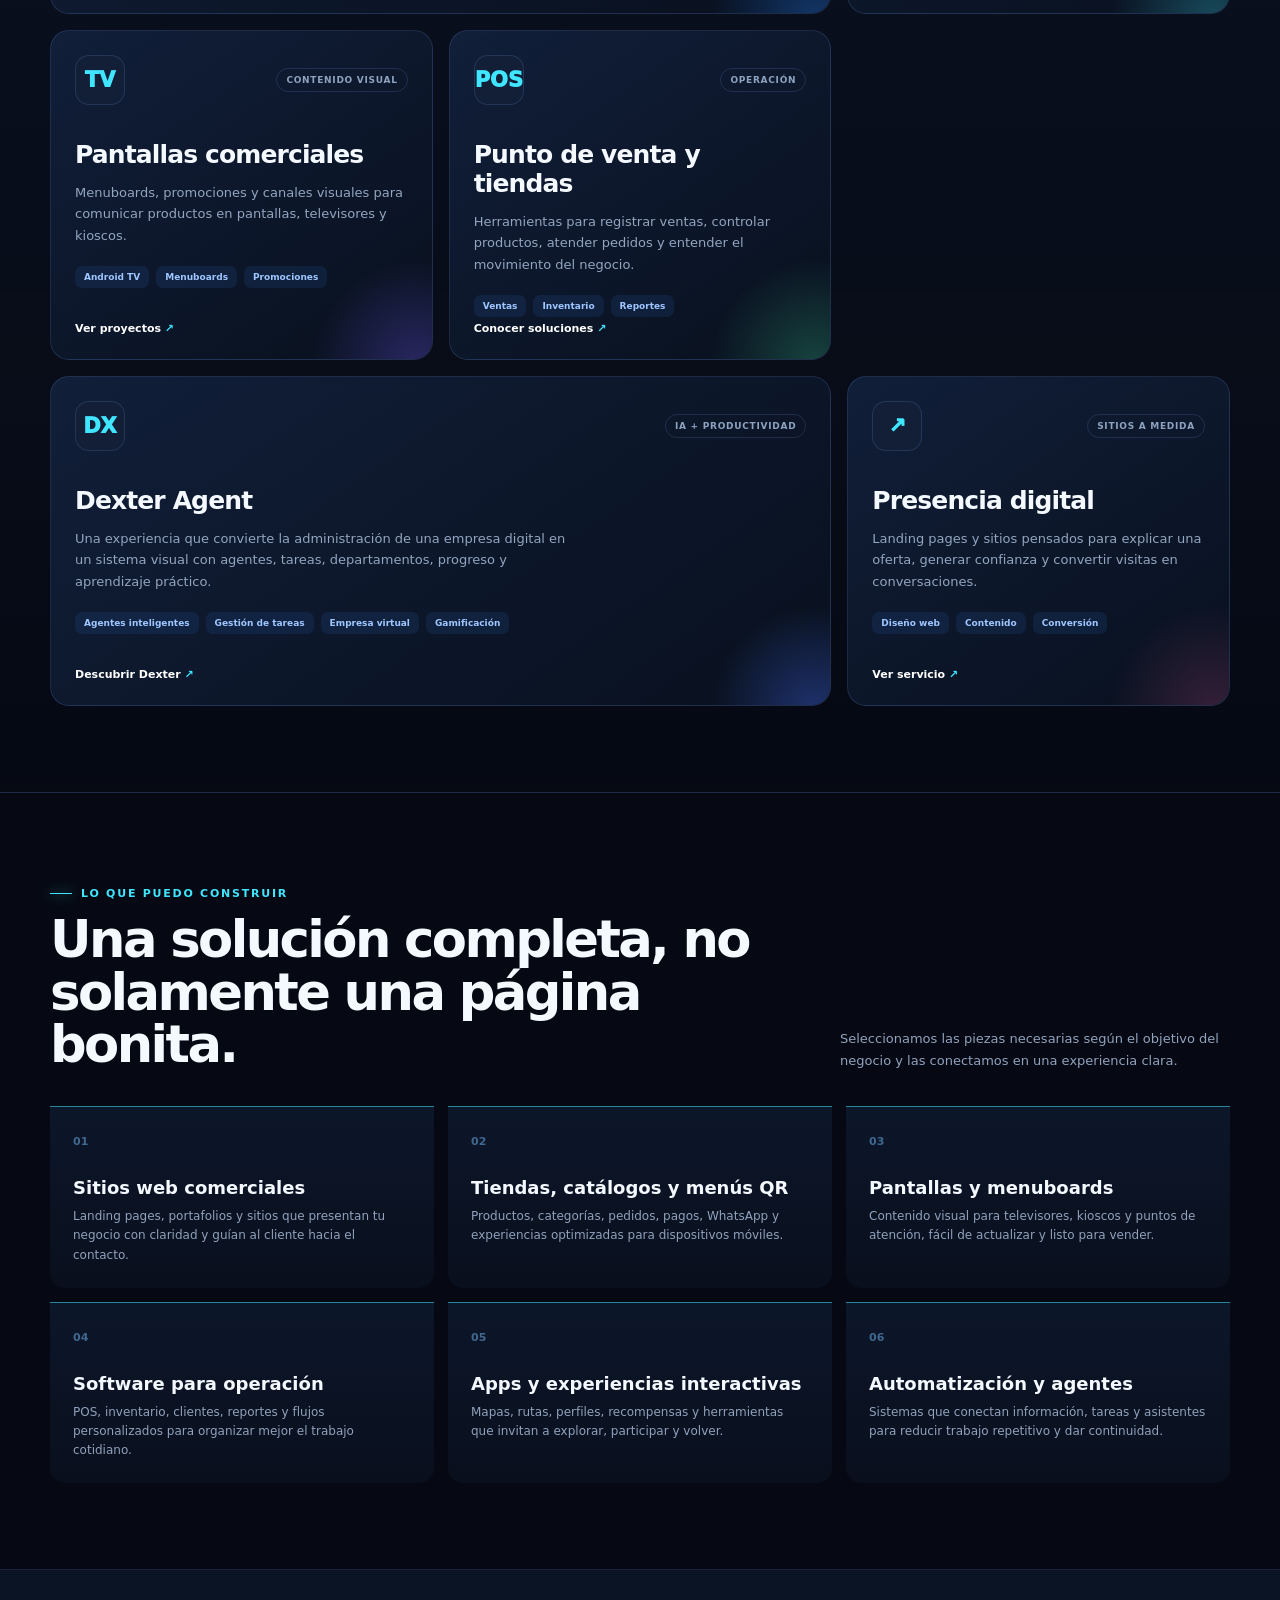
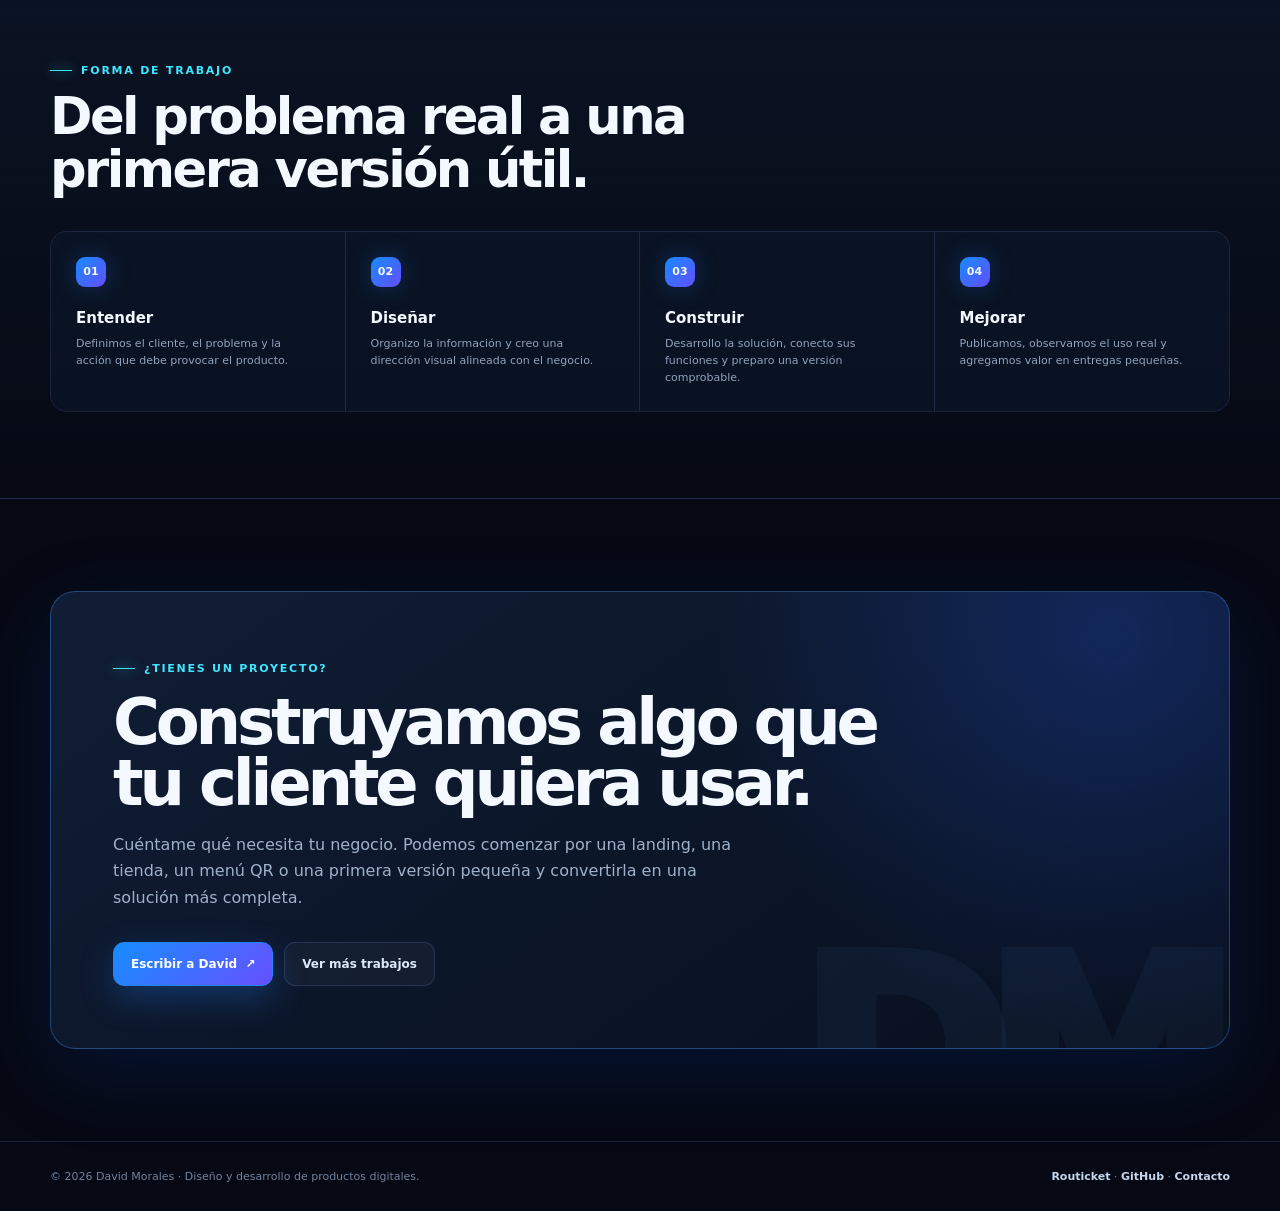
==== commit 8f639a42: "Redesign portfolio landing for client conversion" ====
--- a/public/index.html
+++ b/public/index.html
@@ -1,19 +1,89 @@
 <!doctype html>
 <html lang="es">
 <head>
-  <meta charset="utf-8"><meta name="viewport" content="width=device-width,initial-scale=1">
-  <meta name="description" content="Descubre apps, herramientas y soluciones Routicket para crear, vender y operar mejor.">
-  <title>Routicket Store · Apps y soluciones para negocios</title>
+  <meta charset="utf-8">
+  <meta name="viewport" content="width=device-width,initial-scale=1">
+  <meta name="description" content="Portafolio de David Morales: sitios web, tiendas, menús QR, pantallas comerciales, software y experiencias digitales para negocios.">
+  <meta name="theme-color" content="#060913">
+  <title>David Morales · Diseño y desarrollo digital</title>
   <style>
-    :root{--blue:#5b4bdb;--blue2:#4030b5;--ink:#15172b;--muted:#697089;--bg:#f4f3ff;--line:#dedcf2;--card:#fff;--green:#0eaa8f;--orange:#ff8a3d}*{box-sizing:border-box}body{margin:0;background:radial-gradient(circle at 88% 8%,#dff8ff 0,transparent 28%),radial-gradient(circle at 8% 30%,#ebe7ff 0,transparent 32%),var(--bg);color:var(--ink);font-family:Inter,system-ui,-apple-system,"Segoe UI",Arial,sans-serif}a{text-decoration:none;color:inherit}.wrap{width:min(1180px,calc(100% - 32px));margin:auto}.top{background:#fff;border-bottom:1px solid var(--line);position:sticky;top:0;z-index:20}.top-in{height:68px;display:flex;align-items:center;gap:22px}.brand{display:flex;align-items:center;gap:10px;font-weight:950;white-space:nowrap}.mark{display:grid;place-items:center;width:37px;height:37px;border-radius:10px;background:var(--blue);color:#fff;font-size:21px}.brand small{display:block;color:var(--muted);font-size:10px;font-weight:700;margin-top:2px}.nav{display:flex;gap:3px;align-items:center;font-size:13px;font-weight:800;color:#526072}.nav a{padding:9px 11px;border-radius:7px}.nav a:hover{background:#eeeaff;color:var(--blue)}.top-cta{margin-left:auto;display:flex;gap:8px}.btn{display:inline-flex;align-items:center;justify-content:center;gap:7px;border:1px solid var(--line);background:#fff;border-radius:7px;padding:10px 14px;font-size:12px;font-weight:900;cursor:pointer}.btn.primary{background:var(--blue);border-color:var(--blue);color:#fff}.btn.primary:hover{background:var(--blue2)}.hero{padding:52px 0 38px;background:linear-gradient(115deg,#e9e6ff,#f3fbff 55%,#fff 100%);border-bottom:1px solid var(--line)}.hero-in{display:grid;grid-template-columns:1fr 420px;gap:30px;align-items:center}.crumb{color:var(--blue);font-size:12px;font-weight:900}.hero h1{font-size:clamp(2.3rem,5vw,4.5rem);line-height:.98;letter-spacing:-.06em;margin:14px 0 13px}.hero p{color:var(--muted);line-height:1.55;max-width:610px;margin:0;font-size:16px}.search{margin-top:24px;display:flex;max-width:590px;background:#fff;border:1px solid #c9c3ef;border-radius:8px;box-shadow:0 12px 30px rgba(91,75,219,.14);overflow:hidden}.search input{width:100%;border:0;outline:0;padding:14px 16px;font:700 14px inherit}.search button{border:0;background:var(--blue);color:#fff;padding:0 20px;font-weight:900;cursor:pointer}.hero-app{background:#fff;border:1px solid var(--line);border-radius:12px;padding:18px;box-shadow:0 20px 48px rgba(91,75,219,.16);display:flex;gap:15px;align-items:center}.hero-app img{width:104px;height:104px;border-radius:22px;object-fit:cover;background:#eeeaff}.hero-app .tag{color:var(--green);font-size:11px;font-weight:950;text-transform:uppercase}.hero-app h2{margin:7px 0 6px;font-size:21px}.hero-app p{font-size:12px;line-height:1.4}.rating{color:var(--orange);font-size:12px;font-weight:900}.rating span{color:var(--muted);margin-left:5px}.main{padding:27px 0 70px}.toolbar{display:flex;align-items:center;justify-content:space-between;gap:15px;margin-bottom:22px}.toolbar h2{font-size:21px;margin:0}.results-status{color:var(--muted);font-size:12px;font-weight:800;margin:10px 0 18px}.empty-state{display:none;padding:30px;border:1px dashed #b9c7d8;border-radius:10px;background:#fff;text-align:center;color:var(--muted)}.chips{display:flex;gap:7px;overflow:auto}.chip{border:1px solid var(--line);background:#fff;border-radius:999px;padding:9px 13px;white-space:nowrap;color:#536174;font-weight:900;font-size:12px;cursor:pointer}.chip.active,.chip:hover{background:var(--blue);border-color:var(--blue);color:#fff}.grid{display:grid;grid-template-columns:repeat(4,1fr);gap:14px}.app{background:var(--card);border:1px solid var(--line);border-radius:10px;padding:15px;display:flex;flex-direction:column;min-height:292px;box-shadow:0 5px 16px rgba(25,40,65,.04)}.app:hover{border-color:#9d91eb;box-shadow:0 16px 32px rgba(91,75,219,.16);transform:translateY(-2px);transition:.18s}.app-top{display:flex;gap:11px}.app img{width:62px;height:62px;border-radius:15px;object-fit:cover;background:#f0edff}.app h3{margin:2px 0 5px;font-size:15px;line-height:1.15}.app small{display:block;color:var(--muted);font-size:11px;line-height:1.35}.app p{color:#667487;font-size:12px;line-height:1.45;margin:14px 0;flex:1}.app-meta{display:flex;align-items:center;justify-content:space-between;border-top:1px solid var(--line);padding-top:11px;margin-top:auto}.free{color:var(--green);font-size:12px;font-weight:950}.category{color:var(--muted);font-size:11px;font-weight:800}.app .btn{width:100%;margin-top:10px}.section{padding:55px 0;background:#fff;border-top:1px solid var(--line)}.section h2{font-size:28px;margin:0 0 9px;letter-spacing:-.04em}.section-lead{color:var(--muted);max-width:630px;line-height:1.5;margin:0 0 23px}.solutions{display:grid;grid-template-columns:repeat(4,1fr);gap:12px}.solution{padding:18px;border:1px solid var(--line);border-radius:9px;background:#fff}.solution b{display:block;color:var(--blue);font-size:23px;margin-bottom:12px}.solution h3{font-size:15px;margin:0 0 7px}.solution p{margin:0;color:var(--muted);font-size:12px;line-height:1.5}.solution a{display:inline-block;margin-top:16px;color:var(--blue);font-size:12px;font-weight:950}.footer{background:#17162b;color:#c9c7df;padding:25px 0;font-size:12px}.footer-in{display:flex;justify-content:space-between;gap:15px;flex-wrap:wrap}.footer a{color:#fff;font-weight:900}@media(max-width:900px){.hero-in{grid-template-columns:1fr}.hero-app{max-width:480px}.grid{grid-template-columns:repeat(2,1fr)}.solutions{grid-template-columns:repeat(2,1fr)}}@media(max-width:560px){.wrap{width:min(100% - 22px,1180px)}.nav{display:none}.top-cta{margin-left:auto}.top-cta .btn:not(.primary){display:none}.hero{padding:30px 0 23px}.hero h1{font-size:3rem}.hero p{font-size:14px}.hero-app img{width:80px;height:80px}.toolbar{display:block}.toolbar h2{margin-bottom:13px}.grid,.solutions{grid-template-columns:1fr}.app{min-height:250px}}
+    :root{--bg:#060913;--surface:#0b1120;--card:#0e172a;--card2:#111d33;--line:rgba(130,168,255,.16);--text:#f4f8ff;--muted:#91a2bc;--blue:#2484ff;--cyan:#40e5ff;--violet:#725cff;--green:#44e6a8;--shadow:0 24px 80px rgba(0,61,160,.22)}
+    *{box-sizing:border-box}html{scroll-behavior:smooth}body{margin:0;background:var(--bg);color:var(--text);font-family:Inter,ui-sans-serif,system-ui,-apple-system,"Segoe UI",sans-serif;overflow-x:hidden}body:before{content:"";position:fixed;inset:0;pointer-events:none;background:linear-gradient(rgba(76,125,205,.035) 1px,transparent 1px),linear-gradient(90deg,rgba(76,125,205,.035) 1px,transparent 1px);background-size:64px 64px;mask-image:linear-gradient(to bottom,#000,transparent 80%)}a{color:inherit;text-decoration:none}.wrap{width:min(1180px,calc(100% - 40px));margin:auto}.eyebrow{display:inline-flex;align-items:center;gap:9px;color:var(--cyan);font-size:11px;font-weight:900;letter-spacing:.16em;text-transform:uppercase}.eyebrow:before{content:"";width:22px;height:1px;background:currentColor;box-shadow:0 0 12px currentColor}.top{position:sticky;top:0;z-index:30;background:rgba(6,9,19,.78);backdrop-filter:blur(18px);border-bottom:1px solid var(--line)}.top-in{height:74px;display:flex;align-items:center;gap:28px}.brand{display:flex;align-items:center;gap:12px;font-weight:950;letter-spacing:-.02em}.mark{display:grid;place-items:center;width:40px;height:40px;border:1px solid rgba(64,229,255,.5);border-radius:12px;background:linear-gradient(145deg,#1687ff,#5637ff);box-shadow:0 0 28px rgba(36,132,255,.4);font-size:19px}.brand small{display:block;margin-top:2px;color:var(--muted);font-size:9px;letter-spacing:.13em;text-transform:uppercase}.nav{display:flex;gap:5px;margin-left:auto;color:#b8c5d9;font-size:12px;font-weight:800}.nav a{padding:9px 12px;border-radius:9px}.nav a:hover{color:#fff;background:rgba(255,255,255,.06)}.btn{display:inline-flex;align-items:center;justify-content:center;gap:8px;min-height:44px;padding:0 17px;border:1px solid var(--line);border-radius:11px;background:rgba(255,255,255,.035);color:#dce8fa;font-size:12px;font-weight:900;transition:.2s}.btn:hover{transform:translateY(-2px);border-color:rgba(64,229,255,.5);background:rgba(36,132,255,.1)}.btn.primary{border-color:#2484ff;background:linear-gradient(135deg,#178dff,#6750ff);color:#fff;box-shadow:0 12px 34px rgba(36,132,255,.28)}.hero{position:relative;padding:92px 0 82px;overflow:hidden}.hero:before,.hero:after{content:"";position:absolute;border-radius:50%;filter:blur(2px);pointer-events:none}.hero:before{width:620px;height:620px;right:-210px;top:-260px;background:radial-gradient(circle,rgba(45,112,255,.25),transparent 68%)}.hero:after{width:360px;height:360px;left:-180px;bottom:-170px;background:radial-gradient(circle,rgba(64,229,255,.14),transparent 70%)}.hero-in{position:relative;display:grid;grid-template-columns:1.15fr .85fr;gap:66px;align-items:center}.hero h1{max-width:760px;margin:20px 0 22px;font-size:clamp(3.2rem,7vw,6.8rem);line-height:.91;letter-spacing:-.072em}.hero h1 span{display:block;background:linear-gradient(100deg,#fff 5%,#67e7ff 45%,#6572ff 90%);-webkit-background-clip:text;background-clip:text;color:transparent}.hero-copy{max-width:650px;color:#a7b7cd;font-size:17px;line-height:1.7}.hero-actions{display:flex;gap:11px;flex-wrap:wrap;margin-top:31px}.trust{display:flex;gap:24px;flex-wrap:wrap;margin-top:38px;padding-top:25px;border-top:1px solid var(--line)}.trust strong{display:block;font-size:19px}.trust span{color:var(--muted);font-size:11px}.visual{position:relative;min-height:430px}.orbit{position:absolute;inset:4%;border:1px solid rgba(72,156,255,.22);border-radius:50%;animation:spin 22s linear infinite}.orbit:before,.orbit:after{content:"";position:absolute;width:9px;height:9px;border-radius:50%;background:var(--cyan);box-shadow:0 0 20px var(--cyan)}.orbit:before{top:12%;left:18%}.orbit:after{bottom:9%;right:24%;background:var(--violet)}@keyframes spin{to{transform:rotate(360deg)}}.screen{position:absolute;inset:44px 4px 24px 44px;padding:16px;border:1px solid rgba(85,151,255,.3);border-radius:24px;background:linear-gradient(145deg,rgba(20,35,61,.94),rgba(7,13,26,.97));box-shadow:var(--shadow),inset 0 1px rgba(255,255,255,.07);transform:perspective(900px) rotateY(-7deg) rotateX(3deg)}.window{height:100%;padding:18px;border-radius:15px;background:#080e1a;border:1px solid var(--line)}.window-top{display:flex;gap:6px;margin-bottom:25px}.window-top i{width:7px;height:7px;border-radius:50%;background:#29415f}.window-top i:first-child{background:#3ce5ff;box-shadow:0 0 14px #3ce5ff}.metric{display:grid;grid-template-columns:1.2fr .8fr;gap:10px}.panel{min-height:92px;padding:14px;border:1px solid var(--line);border-radius:13px;background:linear-gradient(145deg,rgba(31,66,112,.35),rgba(12,24,43,.4))}.panel small{color:#8195b1;font-size:9px;text-transform:uppercase;letter-spacing:.12em}.panel b{display:block;margin-top:9px;font-size:25px}.chart{height:120px;margin-top:11px;padding:16px;border:1px solid var(--line);border-radius:13px;background:linear-gradient(180deg,rgba(31,87,166,.25),transparent)}.bars{height:100%;display:flex;align-items:end;gap:8px}.bars i{flex:1;border-radius:4px 4px 1px 1px;background:linear-gradient(#40e5ff,#2850f0);box-shadow:0 0 14px rgba(64,229,255,.18)}.float-card{position:absolute;padding:13px 15px;border:1px solid rgba(64,229,255,.28);border-radius:14px;background:rgba(12,23,42,.92);backdrop-filter:blur(15px);box-shadow:0 16px 45px rgba(0,0,0,.35);font-size:11px}.float-card b{display:block;margin-top:4px;font-size:14px}.float-one{right:-24px;top:55px}.float-two{left:0;bottom:5px}.section{position:relative;padding:86px 0}.section.alt{background:linear-gradient(180deg,rgba(16,29,51,.55),rgba(7,12,23,.22));border-block:1px solid var(--line)}.heading{display:flex;align-items:end;justify-content:space-between;gap:25px;margin-bottom:35px}.heading h2{max-width:700px;margin:13px 0 0;font-size:clamp(2rem,4vw,3.5rem);line-height:1.03;letter-spacing:-.05em}.heading p{max-width:390px;margin:0;color:var(--muted);font-size:13px;line-height:1.65}.projects{display:grid;grid-template-columns:repeat(12,1fr);gap:16px}.project{position:relative;grid-column:span 4;min-height:330px;padding:24px;border:1px solid var(--line);border-radius:19px;background:linear-gradient(145deg,rgba(19,34,61,.9),rgba(9,17,31,.94));overflow:hidden;transition:.25s}.project.featured{grid-column:span 8}.project:hover{transform:translateY(-5px);border-color:rgba(64,229,255,.44);box-shadow:var(--shadow)}.project:after{content:"";position:absolute;width:210px;height:210px;right:-90px;bottom:-110px;border-radius:50%;background:radial-gradient(circle,var(--glow,rgba(36,132,255,.22)),transparent 70%)}.project-top{display:flex;align-items:center;justify-content:space-between;gap:12px}.project-icon{display:grid;place-items:center;width:50px;height:50px;border:1px solid var(--line);border-radius:14px;background:#121f36;color:var(--cyan);font-size:21px;font-weight:950}.tag{padding:6px 9px;border:1px solid var(--line);border-radius:999px;color:#8ea3bf;font-size:9px;font-weight:900;text-transform:uppercase;letter-spacing:.08em}.project h3{margin:35px 0 10px;font-size:25px;letter-spacing:-.035em}.project p{max-width:510px;color:#93a5bf;font-size:13px;line-height:1.65}.project ul{display:flex;gap:7px;flex-wrap:wrap;margin:20px 0 0;padding:0;list-style:none}.project li{padding:6px 9px;border-radius:7px;background:rgba(45,102,184,.15);color:#9fc6ff;font-size:9px;font-weight:800}.project-link{position:absolute;left:24px;bottom:24px;color:#fff;font-size:11px;font-weight:900}.project-link span{color:var(--cyan)}.services{display:grid;grid-template-columns:repeat(3,1fr);gap:14px}.service{padding:23px;border-top:1px solid rgba(64,229,255,.55);background:linear-gradient(180deg,rgba(20,39,69,.48),rgba(12,22,39,.5));border-radius:0 0 15px 15px}.number{color:#41688f;font-size:11px;font-weight:900}.service h3{margin:28px 0 9px;font-size:18px}.service p{margin:0;color:var(--muted);font-size:12px;line-height:1.6}.process{display:grid;grid-template-columns:repeat(4,1fr);border:1px solid var(--line);border-radius:17px;overflow:hidden}.step{padding:25px;border-right:1px solid var(--line);background:rgba(12,23,42,.62)}.step:last-child{border:0}.step b{display:grid;place-items:center;width:30px;height:30px;border-radius:9px;background:linear-gradient(135deg,#168cff,#644dff);font-size:11px;box-shadow:0 0 24px rgba(36,132,255,.25)}.step h3{margin:22px 0 8px;font-size:15px}.step p{margin:0;color:var(--muted);font-size:11px;line-height:1.55}.contact{padding:92px 0}.contact-box{position:relative;padding:62px;border:1px solid rgba(73,157,255,.35);border-radius:25px;background:radial-gradient(circle at 90% 10%,rgba(39,100,255,.24),transparent 35%),linear-gradient(145deg,#101d34,#080f1e);box-shadow:var(--shadow);overflow:hidden}.contact-box:after{content:"DM";position:absolute;right:2%;bottom:-35%;color:rgba(100,165,255,.05);font-size:260px;font-weight:950;letter-spacing:-.12em}.contact-box h2{position:relative;z-index:1;max-width:780px;margin:17px 0;font-size:clamp(2.4rem,5vw,5.2rem);line-height:.96;letter-spacing:-.065em}.contact-box p{position:relative;z-index:1;max-width:620px;color:#9fb1c9;line-height:1.65}.contact-box .hero-actions{position:relative;z-index:1}.footer{padding:28px 0;border-top:1px solid var(--line);color:#71839d;font-size:11px}.footer-in{display:flex;justify-content:space-between;gap:18px;flex-wrap:wrap}.footer a{color:#c4d5ec;font-weight:800}.reveal{opacity:0;transform:translateY(18px);transition:.6s ease}.reveal.visible{opacity:1;transform:none}@media(max-width:900px){.hero-in{grid-template-columns:1fr}.hero{padding-top:65px}.visual{min-height:390px;max-width:600px}.project,.project.featured{grid-column:span 6}.services{grid-template-columns:repeat(2,1fr)}.process{grid-template-columns:repeat(2,1fr)}.step:nth-child(2){border-right:0}.step:nth-child(-n+2){border-bottom:1px solid var(--line)}}@media(max-width:620px){.wrap{width:min(100% - 24px,1180px)}.nav{display:none}.top-in>.btn{margin-left:auto;min-height:39px;padding:0 12px}.brand small{display:none}.hero{padding:45px 0 54px}.hero h1{font-size:3.7rem}.hero-copy{font-size:14px}.trust{gap:16px}.visual{min-height:335px}.screen{inset:38px 0 18px 14px}.float-one{right:-6px}.heading{display:block}.heading p{margin-top:15px}.project,.project.featured{grid-column:span 12;min-height:340px}.services{grid-template-columns:1fr}.process{grid-template-columns:1fr}.step{border-right:0;border-bottom:1px solid var(--line)!important}.contact-box{padding:34px 23px}.contact-box:after{display:none}}
+    @media(prefers-reduced-motion:reduce){html{scroll-behavior:auto}.orbit{animation:none}.reveal{opacity:1;transform:none;transition:none}}
   </style>
 </head>
 <body>
-  <header class="top"><div class="wrap top-in"><a class="brand" href="https://routicket.com/"><span class="mark">R</span><span>Routicket<small>Apps, software y soluciones</small></span></a><nav class="nav"><a href="#apps">Apps</a><a href="#soluciones">Soluciones</a><a href="https://routicket.com/portafolio">Portafolio</a></nav><div class="top-cta"><a class="btn" href="https://routicket.com/vhost/">VHost</a><a class="btn primary" href="https://routicket.com/apps/">Catálogo completo</a></div></div></header>
-  <section class="hero"><div class="wrap hero-in"><div><span class="crumb">Routicket Store · marketplace digital</span><h1>Encuentra la herramienta para tu siguiente idea.</h1><p>Apps, juegos, plugins y soluciones construidas para vender, aprender, administrar negocios y crear experiencias digitales reales.</p><form class="search" role="search" onsubmit="return false"><label for="search" style="position:absolute;left:-9999px">Buscar productos</label><input id="search" type="search" placeholder="Buscar apps, juegos o herramientas..." autocomplete="off"><button type="submit">Buscar</button></form></div><a class="hero-app" href="https://routicket.com/apps/"><img src="https://www.appcreator24.com/srv/imgs/gen/4160223_ico.png?v=0" alt="Dexter Agent"><div><span class="tag">App destacada</span><h2>Dexter Agent</h2><p>Crea tu ciudad y empresa. Aprende operando con ejemplos reales.</p><div class="rating">★★★★★ <span>Gratis · APK</span></div></div></a></div></section>
-  <main class="main" id="apps"><div class="wrap"><div class="toolbar"><h2>Descubre productos</h2><div class="chips" id="chips"><button class="chip active" type="button" data-filter="all" aria-pressed="true">Todos</button><button class="chip" type="button" aria-pressed="false" data-filter="apps">Apps</button><button class="chip" type="button" aria-pressed="false" data-filter="games">Juegos</button><button class="chip" type="button" aria-pressed="false" data-filter="tools">Herramientas</button><button class="chip" type="button" aria-pressed="false" data-filter="free">Gratis</button></div></div><p class="results-status" id="results-status" role="status" aria-live="polite"></p><div class="grid" id="grid"><article class="app" data-title="Dexter Agent APK ciudad empresa aprendizaje" data-kind="apps free"><div class="app-top"><img src="https://www.appcreator24.com/srv/imgs/gen/4160223_ico.png?v=0" alt="Dexter Agent"><div><h3>Dexter Agent APK</h3><small>Android · Gratis</small><div class="rating">★★★★★</div></div></div><p>Crea tu propia ciudad y empresa y hazla funcionar mientras aprendes con ejemplos reales.</p><div class="app-meta"><span class="free">Gratis</span><span class="category">Productividad</span></div><a class="btn primary" href="https://routicket.com/apps/">Ver aplicación</a></article><article class="app" data-title="Meta Digital World juego ciudad" data-kind="games free"><div class="app-top"><img src="https://routicket.com/apps/assets/icons/meta-digital-world-for-routicket-256.png" alt="Meta Digital World"><div><h3>Meta Digital World</h3><small>Juego · Gratis</small><div class="rating">★★★★★</div></div></div><p>Explora un mundo digital con oficinas, misiones y conexiones con Routicket.</p><div class="app-meta"><span class="free">Gratis</span><span class="category">Experiencias</span></div><a class="btn primary" href="https://routicket.com/apps/">Ver aplicación</a></article><article class="app" data-title="Numeric Game juego numeros aprendizaje" data-kind="games apps free"><div class="app-top"><img src="https://www.appcreator24.com/srv/imgs/gen/3741293_ico.png?v=2" alt="Numeric Game"><div><h3>Numeric Game</h3><small>Juego · Gratis</small><div class="rating">★★★★★</div></div></div><p>Juego de números para practicar, competir y aprender con retos rápidos. También puedes jugar en la web.</p><div class="app-meta"><span class="free">Gratis</span><span class="category">Aprendizaje</span></div><a class="btn primary" href="https://routicket.com/plugins/pack/">Jugar en la web</a></article><article class="app" data-title="Routicket TV pantalla" data-kind="apps tools free"><div class="app-top"><img src="assets/routicket-tv.png" alt="Routicket TV"><div><h3>Routicket TV</h3><small>Android TV · Gratis</small><div class="rating">★★★★★</div></div></div><p>Convierte una pantalla en un canal para mostrar contenido, promociones y productos.</p><div class="app-meta"><span class="free">Gratis</span><span class="category">Pantallas</span></div><a class="btn primary" href="https://routicket.com/apps/">Ver aplicación</a></article><article class="app" data-title="Pocket POS punto venta" data-kind="apps tools"><div class="app-top"><img src="https://routicket.com/apps/assets/icons/posmovil1-256.png" alt="Pocket POS"><div><h3>Pocket POS</h3><small>Android · Punto de venta</small><div class="rating">★★★★☆</div></div></div><p>Herramienta móvil para atención rápida, pedidos y operación de venta.</p><div class="app-meta"><span class="category">Venta</span><span class="category">APK</span></div><a class="btn primary" href="https://routicket.com/apps/">Ver aplicación</a></article></div><div class="empty-state" id="empty-state"><strong>No encontramos resultados.</strong><br>Prueba otra palabra o selecciona “Todos”.</div></div></main>
-  <section class="section" id="soluciones"><div class="wrap"><h2>Routicket también construye soluciones completas</h2><p class="section-lead">Cuando una app no es suficiente, conectamos producto, contenido, sitio y operación para que el proyecto pueda crecer.</p><div class="solutions"><article class="solution"><b>01</b><h3>Sitios que venden</h3><p>Menús, catálogos, tiendas, QR, WhatsApp y dominios publicados.</p><a href="https://routicket.com/vhost/">Conocer VHost →</a></article><article class="solution"><b>02</b><h3>Pantallas comerciales</h3><p>TV, kioscos y menús visuales para negocios locales.</p><a href="https://routicket.com/portafolio">Ver ejemplos →</a></article><article class="solution"><b>03</b><h3>Viajes y experiencias</h3><p>Tours locales, paquetes internacionales y reservas.</p><a href="https://routicket.com/negocios/jade/">Explorar viajes →</a></article><article class="solution"><b>04</b><h3>Agentes y automatización</h3><p>Dexter, tareas, archivos, seguimiento y continuidad operativa.</p><a href="https://routicket.com/apps/">Ver ecosistema →</a></article></div></div></section>
-  <footer class="footer"><div class="wrap footer-in"><span>© 2026 Routicket · software para ideas que quieren funcionar.</span><span><a href="https://routicket.com/">Routicket.com</a> · <a href="https://routicket.com/apps/">Apps</a> · <a href="https://routicket.com/portafolio">Portafolio</a></span></div></footer>
-  <script>const input=document.getElementById('search'),grid=document.getElementById('grid'),chips=document.getElementById('chips'),status=document.getElementById('results-status'),empty=document.getElementById('empty-state');let filter='all';function apply(){const q=(input.value||'').toLocaleLowerCase('es').trim();let visible=0;grid.querySelectorAll('.app').forEach(c=>{const show=(!q||c.dataset.title.toLocaleLowerCase('es').includes(q))&&(filter==='all'||c.dataset.kind.split(' ').includes(filter));c.hidden=!show;if(show)visible++});status.textContent=visible+' '+(visible===1?'producto disponible':'productos disponibles');empty.style.display=visible?'none':'block'}input.addEventListener('input',apply);chips.addEventListener('click',e=>{const b=e.target.closest('[data-filter]');if(!b)return;filter=b.dataset.filter;chips.querySelectorAll('.chip').forEach(x=>{const active=x===b;x.classList.toggle('active',active);x.setAttribute('aria-pressed',active)});apply()});apply();</script>
+  <header class="top">
+    <div class="wrap top-in">
+      <a class="brand" href="#inicio"><span class="mark">DM</span><span>David Morales<small>Diseño + desarrollo digital</small></span></a>
+      <nav class="nav"><a href="#proyectos">Proyectos</a><a href="#servicios">Servicios</a><a href="#proceso">Proceso</a></nav>
+      <a class="btn" href="#contacto">Hablemos <span>↗</span></a>
+    </div>
+  </header>
+
+  <main>
+    <section class="hero" id="inicio">
+      <div class="wrap hero-in">
+        <div>
+          <span class="eyebrow">Portafolio · Playa del Carmen</span>
+          <h1>Convierto ideas en <span>productos digitales.</span></h1>
+          <p class="hero-copy">Soy David Morales, diseñador y desarrollador de Routicket. Creo sitios, tiendas, menús QR, pantallas comerciales, sistemas y experiencias que ayudan a negocios reales a vender, comunicar y operar mejor.</p>
+          <div class="hero-actions"><a class="btn primary" href="#proyectos">Ver proyectos <span>↓</span></a><a class="btn" href="#servicios">Conocer servicios</a></div>
+          <div class="trust"><div><strong>Web + software</strong><span>De la idea a producción</span></div><div><strong>Soluciones conectadas</strong><span>Ventas, contenido y operación</span></div><div><strong>Enfoque comercial</strong><span>Diseñado para negocios reales</span></div></div>
+        </div>
+        <div class="visual" aria-label="Vista conceptual de productos digitales">
+          <div class="orbit"></div>
+          <div class="screen"><div class="window"><div class="window-top"><i></i><i></i><i></i></div><div class="metric"><div class="panel"><small>Experiencias activas</small><b>Routicket</b></div><div class="panel"><small>Estado</small><b style="color:var(--green)">Online</b></div></div><div class="chart"><div class="bars"><i style="height:36%"></i><i style="height:57%"></i><i style="height:46%"></i><i style="height:76%"></i><i style="height:65%"></i><i style="height:94%"></i><i style="height:82%"></i></div></div></div></div>
+          <div class="float-card float-one"><span style="color:var(--cyan)">● Producto conectado</span><b>Mapa + comercio</b></div>
+          <div class="float-card float-two"><span style="color:var(--green)">↑ Soluciones a medida</span><b>Diseño · Código · Estrategia</b></div>
+        </div>
+      </div>
+    </section>
+
+    <section class="section alt" id="proyectos">
+      <div class="wrap">
+        <div class="heading reveal"><div><span class="eyebrow">Trabajo seleccionado</span><h2>Proyectos creados para funcionar fuera de la pantalla.</h2></div><p>Cada proyecto combina diseño, desarrollo y una necesidad comercial concreta: atraer clientes, vender más, informar mejor o simplificar la operación.</p></div>
+        <div class="projects">
+          <article class="project featured reveal" style="--glow:rgba(37,132,255,.32)"><div class="project-top"><div class="project-icon">R</div><span class="tag">Plataforma principal</span></div><h3>Routicket</h3><p>Un ecosistema local que conecta mapa, rutas, negocios, experiencias, comercio, perfiles y herramientas digitales en una sola plataforma.</p><ul><li>Mapa interactivo</li><li>Rutas y lugares</li><li>Negocios locales</li><li>Experiencias</li></ul><a class="project-link" href="https://routicket.com/" target="_blank" rel="noopener">Explorar Routicket <span>↗</span></a></article>
+          <article class="project reveal" style="--glow:rgba(64,229,255,.27)"><div class="project-top"><div class="project-icon">QR</div><span class="tag">Comercio</span></div><h3>Tiendas y menús digitales</h3><p>Catálogos, pedidos, QR, WhatsApp y experiencias móviles adaptadas a restaurantes y comercios.</p><ul><li>Menús QR</li><li>Pedidos</li><li>Catálogos</li></ul><a class="project-link" href="https://routicket.com/portafolio" target="_blank" rel="noopener">Ver ejemplos <span>↗</span></a></article>
+          <article class="project reveal" style="--glow:rgba(114,92,255,.30)"><div class="project-top"><div class="project-icon">TV</div><span class="tag">Contenido visual</span></div><h3>Pantallas comerciales</h3><p>Menuboards, promociones y canales visuales para comunicar productos en pantallas, televisores y kioscos.</p><ul><li>Android TV</li><li>Menuboards</li><li>Promociones</li></ul><a class="project-link" href="https://routicket.com/portafolio" target="_blank" rel="noopener">Ver proyectos <span>↗</span></a></article>
+          <article class="project reveal" style="--glow:rgba(68,230,168,.24)"><div class="project-top"><div class="project-icon">POS</div><span class="tag">Operación</span></div><h3>Punto de venta y tiendas</h3><p>Herramientas para registrar ventas, controlar productos, atender pedidos y entender el movimiento del negocio.</p><ul><li>Ventas</li><li>Inventario</li><li>Reportes</li></ul><a class="project-link" href="https://routicket.com/apps/" target="_blank" rel="noopener">Conocer soluciones <span>↗</span></a></article>
+          <article class="project featured reveal" style="--glow:rgba(70,111,255,.35)"><div class="project-top"><div class="project-icon">DX</div><span class="tag">IA + productividad</span></div><h3>Dexter Agent</h3><p>Una experiencia que convierte la administración de una empresa digital en un sistema visual con agentes, tareas, departamentos, progreso y aprendizaje práctico.</p><ul><li>Agentes inteligentes</li><li>Gestión de tareas</li><li>Empresa virtual</li><li>Gamificación</li></ul><a class="project-link" href="https://routicket.com/apps/" target="_blank" rel="noopener">Descubrir Dexter <span>↗</span></a></article>
+          <article class="project reveal" style="--glow:rgba(255,100,176,.18)"><div class="project-top"><div class="project-icon">↗</div><span class="tag">Sitios a medida</span></div><h3>Presencia digital</h3><p>Landing pages y sitios pensados para explicar una oferta, generar confianza y convertir visitas en conversaciones.</p><ul><li>Diseño web</li><li>Contenido</li><li>Conversión</li></ul><a class="project-link" href="https://routicket.com/vhost/" target="_blank" rel="noopener">Ver servicio <span>↗</span></a></article>
+        </div>
+      </div>
+    </section>
+
+    <section class="section" id="servicios">
+      <div class="wrap">
+        <div class="heading reveal"><div><span class="eyebrow">Lo que puedo construir</span><h2>Una solución completa, no solamente una página bonita.</h2></div><p>Seleccionamos las piezas necesarias según el objetivo del negocio y las conectamos en una experiencia clara.</p></div>
+        <div class="services">
+          <article class="service reveal"><span class="number">01</span><h3>Sitios web comerciales</h3><p>Landing pages, portafolios y sitios que presentan tu negocio con claridad y guían al cliente hacia el contacto.</p></article>
+          <article class="service reveal"><span class="number">02</span><h3>Tiendas, catálogos y menús QR</h3><p>Productos, categorías, pedidos, pagos, WhatsApp y experiencias optimizadas para dispositivos móviles.</p></article>
+          <article class="service reveal"><span class="number">03</span><h3>Pantallas y menuboards</h3><p>Contenido visual para televisores, kioscos y puntos de atención, fácil de actualizar y listo para vender.</p></article>
+          <article class="service reveal"><span class="number">04</span><h3>Software para operación</h3><p>POS, inventario, clientes, reportes y flujos personalizados para organizar mejor el trabajo cotidiano.</p></article>
+          <article class="service reveal"><span class="number">05</span><h3>Apps y experiencias interactivas</h3><p>Mapas, rutas, perfiles, recompensas y herramientas que invitan a explorar, participar y volver.</p></article>
+          <article class="service reveal"><span class="number">06</span><h3>Automatización y agentes</h3><p>Sistemas que conectan información, tareas y asistentes para reducir trabajo repetitivo y dar continuidad.</p></article>
+        </div>
+      </div>
+    </section>
+
+    <section class="section alt" id="proceso">
+      <div class="wrap">
+        <div class="heading reveal"><div><span class="eyebrow">Forma de trabajo</span><h2>Del problema real a una primera versión útil.</h2></div></div>
+        <div class="process reveal"><article class="step"><b>01</b><h3>Entender</h3><p>Definimos el cliente, el problema y la acción que debe provocar el producto.</p></article><article class="step"><b>02</b><h3>Diseñar</h3><p>Organizo la información y creo una dirección visual alineada con el negocio.</p></article><article class="step"><b>03</b><h3>Construir</h3><p>Desarrollo la solución, conecto sus funciones y preparo una versión comprobable.</p></article><article class="step"><b>04</b><h3>Mejorar</h3><p>Publicamos, observamos el uso real y agregamos valor en entregas pequeñas.</p></article></div>
+      </div>
+    </section>
+
+    <section class="contact" id="contacto">
+      <div class="wrap"><div class="contact-box reveal"><span class="eyebrow">¿Tienes un proyecto?</span><h2>Construyamos algo que tu cliente quiera usar.</h2><p>Cuéntame qué necesita tu negocio. Podemos comenzar por una landing, una tienda, un menú QR o una primera versión pequeña y convertirla en una solución más completa.</p><div class="hero-actions"><a class="btn primary" href="mailto:xupplier@gmail.com?subject=Quiero%20cotizar%20un%20proyecto">Escribir a David <span>↗</span></a><a class="btn" href="https://routicket.com/portafolio" target="_blank" rel="noopener">Ver más trabajos</a></div></div></div>
+    </section>
+  </main>
+
+  <footer class="footer"><div class="wrap footer-in"><span>© 2026 David Morales · Diseño y desarrollo de productos digitales.</span><span><a href="https://routicket.com/" target="_blank" rel="noopener">Routicket</a> · <a href="https://github.com/iDavidMorales" target="_blank" rel="noopener">GitHub</a> · <a href="mailto:xupplier@gmail.com">Contacto</a></span></div></footer>
+  <script>
+    const observer=new IntersectionObserver(entries=>entries.forEach(entry=>{if(entry.isIntersecting){entry.target.classList.add('visible');observer.unobserve(entry.target)}}),{threshold:.12});
+    document.querySelectorAll('.reveal').forEach(element=>observer.observe(element));
+  </script>
 </body>
 </html>
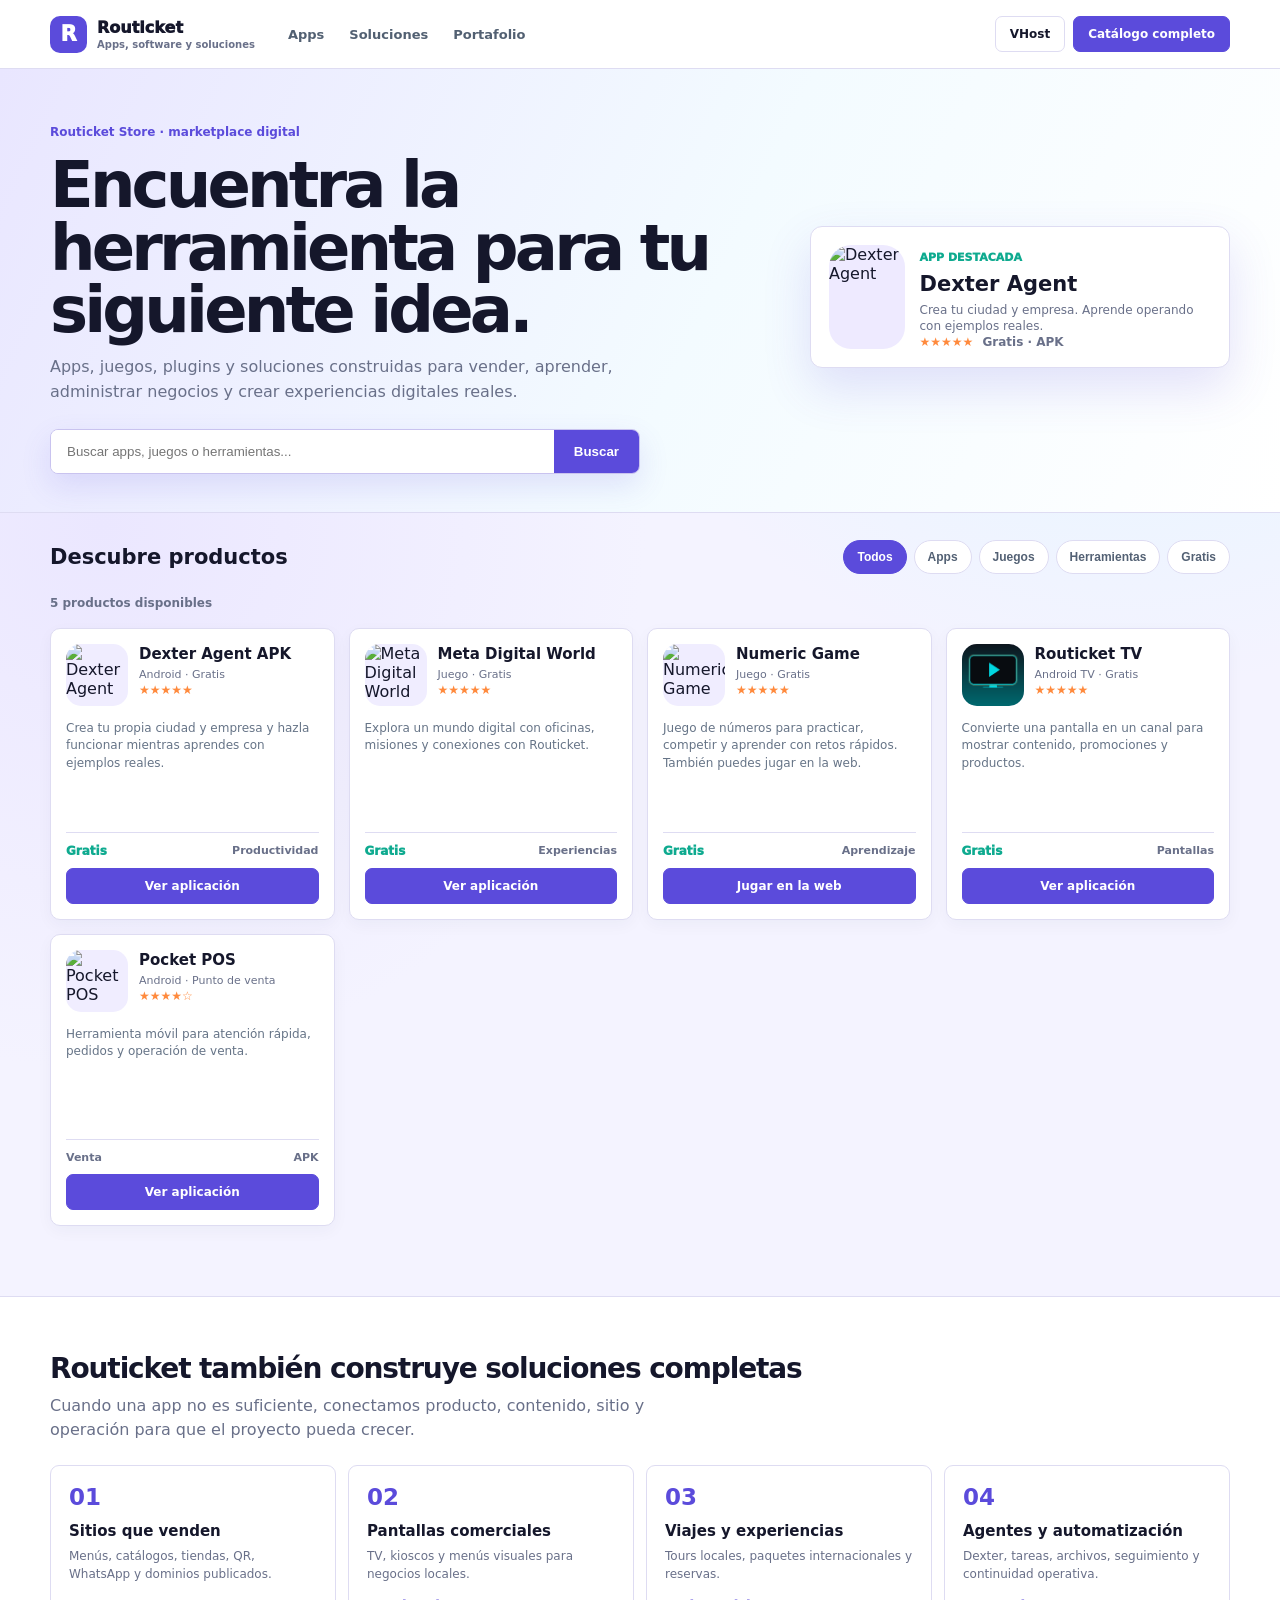
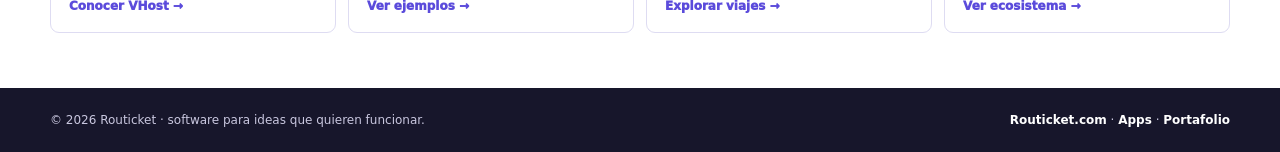
==== commit de532755: "Merge 8b561eb713a569efc553c6e9c3d8a83aa9bafd0a into 466dd7cef80e17826537302cbc13c54e0ced2c17" ====
--- a/public/index.html
+++ b/public/index.html
@@ -1,89 +1,19 @@
 <!doctype html>
 <html lang="es">
 <head>
-  <meta charset="utf-8">
-  <meta name="viewport" content="width=device-width,initial-scale=1">
-  <meta name="description" content="Portafolio de David Morales: sitios web, tiendas, menús QR, pantallas comerciales, software y experiencias digitales para negocios.">
-  <meta name="theme-color" content="#060913">
-  <title>David Morales · Diseño y desarrollo digital</title>
+  <meta charset="utf-8"><meta name="viewport" content="width=device-width,initial-scale=1">
+  <meta name="description" content="Descubre apps, herramientas y soluciones Routicket para crear, vender y operar mejor.">
+  <title>Routicket Store · Apps y soluciones para negocios</title>
   <style>
-    :root{--bg:#060913;--surface:#0b1120;--card:#0e172a;--card2:#111d33;--line:rgba(130,168,255,.16);--text:#f4f8ff;--muted:#91a2bc;--blue:#2484ff;--cyan:#40e5ff;--violet:#725cff;--green:#44e6a8;--shadow:0 24px 80px rgba(0,61,160,.22)}
-    *{box-sizing:border-box}html{scroll-behavior:smooth}body{margin:0;background:var(--bg);color:var(--text);font-family:Inter,ui-sans-serif,system-ui,-apple-system,"Segoe UI",sans-serif;overflow-x:hidden}body:before{content:"";position:fixed;inset:0;pointer-events:none;background:linear-gradient(rgba(76,125,205,.035) 1px,transparent 1px),linear-gradient(90deg,rgba(76,125,205,.035) 1px,transparent 1px);background-size:64px 64px;mask-image:linear-gradient(to bottom,#000,transparent 80%)}a{color:inherit;text-decoration:none}.wrap{width:min(1180px,calc(100% - 40px));margin:auto}.eyebrow{display:inline-flex;align-items:center;gap:9px;color:var(--cyan);font-size:11px;font-weight:900;letter-spacing:.16em;text-transform:uppercase}.eyebrow:before{content:"";width:22px;height:1px;background:currentColor;box-shadow:0 0 12px currentColor}.top{position:sticky;top:0;z-index:30;background:rgba(6,9,19,.78);backdrop-filter:blur(18px);border-bottom:1px solid var(--line)}.top-in{height:74px;display:flex;align-items:center;gap:28px}.brand{display:flex;align-items:center;gap:12px;font-weight:950;letter-spacing:-.02em}.mark{display:grid;place-items:center;width:40px;height:40px;border:1px solid rgba(64,229,255,.5);border-radius:12px;background:linear-gradient(145deg,#1687ff,#5637ff);box-shadow:0 0 28px rgba(36,132,255,.4);font-size:19px}.brand small{display:block;margin-top:2px;color:var(--muted);font-size:9px;letter-spacing:.13em;text-transform:uppercase}.nav{display:flex;gap:5px;margin-left:auto;color:#b8c5d9;font-size:12px;font-weight:800}.nav a{padding:9px 12px;border-radius:9px}.nav a:hover{color:#fff;background:rgba(255,255,255,.06)}.btn{display:inline-flex;align-items:center;justify-content:center;gap:8px;min-height:44px;padding:0 17px;border:1px solid var(--line);border-radius:11px;background:rgba(255,255,255,.035);color:#dce8fa;font-size:12px;font-weight:900;transition:.2s}.btn:hover{transform:translateY(-2px);border-color:rgba(64,229,255,.5);background:rgba(36,132,255,.1)}.btn.primary{border-color:#2484ff;background:linear-gradient(135deg,#178dff,#6750ff);color:#fff;box-shadow:0 12px 34px rgba(36,132,255,.28)}.hero{position:relative;padding:92px 0 82px;overflow:hidden}.hero:before,.hero:after{content:"";position:absolute;border-radius:50%;filter:blur(2px);pointer-events:none}.hero:before{width:620px;height:620px;right:-210px;top:-260px;background:radial-gradient(circle,rgba(45,112,255,.25),transparent 68%)}.hero:after{width:360px;height:360px;left:-180px;bottom:-170px;background:radial-gradient(circle,rgba(64,229,255,.14),transparent 70%)}.hero-in{position:relative;display:grid;grid-template-columns:1.15fr .85fr;gap:66px;align-items:center}.hero h1{max-width:760px;margin:20px 0 22px;font-size:clamp(3.2rem,7vw,6.8rem);line-height:.91;letter-spacing:-.072em}.hero h1 span{display:block;background:linear-gradient(100deg,#fff 5%,#67e7ff 45%,#6572ff 90%);-webkit-background-clip:text;background-clip:text;color:transparent}.hero-copy{max-width:650px;color:#a7b7cd;font-size:17px;line-height:1.7}.hero-actions{display:flex;gap:11px;flex-wrap:wrap;margin-top:31px}.trust{display:flex;gap:24px;flex-wrap:wrap;margin-top:38px;padding-top:25px;border-top:1px solid var(--line)}.trust strong{display:block;font-size:19px}.trust span{color:var(--muted);font-size:11px}.visual{position:relative;min-height:430px}.orbit{position:absolute;inset:4%;border:1px solid rgba(72,156,255,.22);border-radius:50%;animation:spin 22s linear infinite}.orbit:before,.orbit:after{content:"";position:absolute;width:9px;height:9px;border-radius:50%;background:var(--cyan);box-shadow:0 0 20px var(--cyan)}.orbit:before{top:12%;left:18%}.orbit:after{bottom:9%;right:24%;background:var(--violet)}@keyframes spin{to{transform:rotate(360deg)}}.screen{position:absolute;inset:44px 4px 24px 44px;padding:16px;border:1px solid rgba(85,151,255,.3);border-radius:24px;background:linear-gradient(145deg,rgba(20,35,61,.94),rgba(7,13,26,.97));box-shadow:var(--shadow),inset 0 1px rgba(255,255,255,.07);transform:perspective(900px) rotateY(-7deg) rotateX(3deg)}.window{height:100%;padding:18px;border-radius:15px;background:#080e1a;border:1px solid var(--line)}.window-top{display:flex;gap:6px;margin-bottom:25px}.window-top i{width:7px;height:7px;border-radius:50%;background:#29415f}.window-top i:first-child{background:#3ce5ff;box-shadow:0 0 14px #3ce5ff}.metric{display:grid;grid-template-columns:1.2fr .8fr;gap:10px}.panel{min-height:92px;padding:14px;border:1px solid var(--line);border-radius:13px;background:linear-gradient(145deg,rgba(31,66,112,.35),rgba(12,24,43,.4))}.panel small{color:#8195b1;font-size:9px;text-transform:uppercase;letter-spacing:.12em}.panel b{display:block;margin-top:9px;font-size:25px}.chart{height:120px;margin-top:11px;padding:16px;border:1px solid var(--line);border-radius:13px;background:linear-gradient(180deg,rgba(31,87,166,.25),transparent)}.bars{height:100%;display:flex;align-items:end;gap:8px}.bars i{flex:1;border-radius:4px 4px 1px 1px;background:linear-gradient(#40e5ff,#2850f0);box-shadow:0 0 14px rgba(64,229,255,.18)}.float-card{position:absolute;padding:13px 15px;border:1px solid rgba(64,229,255,.28);border-radius:14px;background:rgba(12,23,42,.92);backdrop-filter:blur(15px);box-shadow:0 16px 45px rgba(0,0,0,.35);font-size:11px}.float-card b{display:block;margin-top:4px;font-size:14px}.float-one{right:-24px;top:55px}.float-two{left:0;bottom:5px}.section{position:relative;padding:86px 0}.section.alt{background:linear-gradient(180deg,rgba(16,29,51,.55),rgba(7,12,23,.22));border-block:1px solid var(--line)}.heading{display:flex;align-items:end;justify-content:space-between;gap:25px;margin-bottom:35px}.heading h2{max-width:700px;margin:13px 0 0;font-size:clamp(2rem,4vw,3.5rem);line-height:1.03;letter-spacing:-.05em}.heading p{max-width:390px;margin:0;color:var(--muted);font-size:13px;line-height:1.65}.projects{display:grid;grid-template-columns:repeat(12,1fr);gap:16px}.project{position:relative;grid-column:span 4;min-height:330px;padding:24px;border:1px solid var(--line);border-radius:19px;background:linear-gradient(145deg,rgba(19,34,61,.9),rgba(9,17,31,.94));overflow:hidden;transition:.25s}.project.featured{grid-column:span 8}.project:hover{transform:translateY(-5px);border-color:rgba(64,229,255,.44);box-shadow:var(--shadow)}.project:after{content:"";position:absolute;width:210px;height:210px;right:-90px;bottom:-110px;border-radius:50%;background:radial-gradient(circle,var(--glow,rgba(36,132,255,.22)),transparent 70%)}.project-top{display:flex;align-items:center;justify-content:space-between;gap:12px}.project-icon{display:grid;place-items:center;width:50px;height:50px;border:1px solid var(--line);border-radius:14px;background:#121f36;color:var(--cyan);font-size:21px;font-weight:950}.tag{padding:6px 9px;border:1px solid var(--line);border-radius:999px;color:#8ea3bf;font-size:9px;font-weight:900;text-transform:uppercase;letter-spacing:.08em}.project h3{margin:35px 0 10px;font-size:25px;letter-spacing:-.035em}.project p{max-width:510px;color:#93a5bf;font-size:13px;line-height:1.65}.project ul{display:flex;gap:7px;flex-wrap:wrap;margin:20px 0 0;padding:0;list-style:none}.project li{padding:6px 9px;border-radius:7px;background:rgba(45,102,184,.15);color:#9fc6ff;font-size:9px;font-weight:800}.project-link{position:absolute;left:24px;bottom:24px;color:#fff;font-size:11px;font-weight:900}.project-link span{color:var(--cyan)}.services{display:grid;grid-template-columns:repeat(3,1fr);gap:14px}.service{padding:23px;border-top:1px solid rgba(64,229,255,.55);background:linear-gradient(180deg,rgba(20,39,69,.48),rgba(12,22,39,.5));border-radius:0 0 15px 15px}.number{color:#41688f;font-size:11px;font-weight:900}.service h3{margin:28px 0 9px;font-size:18px}.service p{margin:0;color:var(--muted);font-size:12px;line-height:1.6}.process{display:grid;grid-template-columns:repeat(4,1fr);border:1px solid var(--line);border-radius:17px;overflow:hidden}.step{padding:25px;border-right:1px solid var(--line);background:rgba(12,23,42,.62)}.step:last-child{border:0}.step b{display:grid;place-items:center;width:30px;height:30px;border-radius:9px;background:linear-gradient(135deg,#168cff,#644dff);font-size:11px;box-shadow:0 0 24px rgba(36,132,255,.25)}.step h3{margin:22px 0 8px;font-size:15px}.step p{margin:0;color:var(--muted);font-size:11px;line-height:1.55}.contact{padding:92px 0}.contact-box{position:relative;padding:62px;border:1px solid rgba(73,157,255,.35);border-radius:25px;background:radial-gradient(circle at 90% 10%,rgba(39,100,255,.24),transparent 35%),linear-gradient(145deg,#101d34,#080f1e);box-shadow:var(--shadow);overflow:hidden}.contact-box:after{content:"DM";position:absolute;right:2%;bottom:-35%;color:rgba(100,165,255,.05);font-size:260px;font-weight:950;letter-spacing:-.12em}.contact-box h2{position:relative;z-index:1;max-width:780px;margin:17px 0;font-size:clamp(2.4rem,5vw,5.2rem);line-height:.96;letter-spacing:-.065em}.contact-box p{position:relative;z-index:1;max-width:620px;color:#9fb1c9;line-height:1.65}.contact-box .hero-actions{position:relative;z-index:1}.footer{padding:28px 0;border-top:1px solid var(--line);color:#71839d;font-size:11px}.footer-in{display:flex;justify-content:space-between;gap:18px;flex-wrap:wrap}.footer a{color:#c4d5ec;font-weight:800}.reveal{opacity:0;transform:translateY(18px);transition:.6s ease}.reveal.visible{opacity:1;transform:none}@media(max-width:900px){.hero-in{grid-template-columns:1fr}.hero{padding-top:65px}.visual{min-height:390px;max-width:600px}.project,.project.featured{grid-column:span 6}.services{grid-template-columns:repeat(2,1fr)}.process{grid-template-columns:repeat(2,1fr)}.step:nth-child(2){border-right:0}.step:nth-child(-n+2){border-bottom:1px solid var(--line)}}@media(max-width:620px){.wrap{width:min(100% - 24px,1180px)}.nav{display:none}.top-in>.btn{margin-left:auto;min-height:39px;padding:0 12px}.brand small{display:none}.hero{padding:45px 0 54px}.hero h1{font-size:3.7rem}.hero-copy{font-size:14px}.trust{gap:16px}.visual{min-height:335px}.screen{inset:38px 0 18px 14px}.float-one{right:-6px}.heading{display:block}.heading p{margin-top:15px}.project,.project.featured{grid-column:span 12;min-height:340px}.services{grid-template-columns:1fr}.process{grid-template-columns:1fr}.step{border-right:0;border-bottom:1px solid var(--line)!important}.contact-box{padding:34px 23px}.contact-box:after{display:none}}
-    @media(prefers-reduced-motion:reduce){html{scroll-behavior:auto}.orbit{animation:none}.reveal{opacity:1;transform:none;transition:none}}
+    :root{--blue:#5b4bdb;--blue2:#4030b5;--ink:#15172b;--muted:#697089;--bg:#f4f3ff;--line:#dedcf2;--card:#fff;--green:#0eaa8f;--orange:#ff8a3d}*{box-sizing:border-box}body{margin:0;background:radial-gradient(circle at 88% 8%,#dff8ff 0,transparent 28%),radial-gradient(circle at 8% 30%,#ebe7ff 0,transparent 32%),var(--bg);color:var(--ink);font-family:Inter,system-ui,-apple-system,"Segoe UI",Arial,sans-serif}a{text-decoration:none;color:inherit}.wrap{width:min(1180px,calc(100% - 32px));margin:auto}.top{background:#fff;border-bottom:1px solid var(--line);position:sticky;top:0;z-index:20}.top-in{height:68px;display:flex;align-items:center;gap:22px}.brand{display:flex;align-items:center;gap:10px;font-weight:950;white-space:nowrap}.mark{display:grid;place-items:center;width:37px;height:37px;border-radius:10px;background:var(--blue);color:#fff;font-size:21px}.brand small{display:block;color:var(--muted);font-size:10px;font-weight:700;margin-top:2px}.nav{display:flex;gap:3px;align-items:center;font-size:13px;font-weight:800;color:#526072}.nav a{padding:9px 11px;border-radius:7px}.nav a:hover{background:#eeeaff;color:var(--blue)}.top-cta{margin-left:auto;display:flex;gap:8px}.btn{display:inline-flex;align-items:center;justify-content:center;gap:7px;border:1px solid var(--line);background:#fff;border-radius:7px;padding:10px 14px;font-size:12px;font-weight:900;cursor:pointer}.btn.primary{background:var(--blue);border-color:var(--blue);color:#fff}.btn.primary:hover{background:var(--blue2)}.hero{padding:52px 0 38px;background:linear-gradient(115deg,#e9e6ff,#f3fbff 55%,#fff 100%);border-bottom:1px solid var(--line)}.hero-in{display:grid;grid-template-columns:1fr 420px;gap:30px;align-items:center}.crumb{color:var(--blue);font-size:12px;font-weight:900}.hero h1{font-size:clamp(2.3rem,5vw,4.5rem);line-height:.98;letter-spacing:-.06em;margin:14px 0 13px}.hero p{color:var(--muted);line-height:1.55;max-width:610px;margin:0;font-size:16px}.search{margin-top:24px;display:flex;max-width:590px;background:#fff;border:1px solid #c9c3ef;border-radius:8px;box-shadow:0 12px 30px rgba(91,75,219,.14);overflow:hidden}.search input{width:100%;border:0;outline:0;padding:14px 16px;font:700 14px inherit}.search button{border:0;background:var(--blue);color:#fff;padding:0 20px;font-weight:900;cursor:pointer}.hero-app{background:#fff;border:1px solid var(--line);border-radius:12px;padding:18px;box-shadow:0 20px 48px rgba(91,75,219,.16);display:flex;gap:15px;align-items:center}.hero-app img{width:104px;height:104px;border-radius:22px;object-fit:cover;background:#eeeaff}.hero-app .tag{color:var(--green);font-size:11px;font-weight:950;text-transform:uppercase}.hero-app h2{margin:7px 0 6px;font-size:21px}.hero-app p{font-size:12px;line-height:1.4}.rating{color:var(--orange);font-size:12px;font-weight:900}.rating span{color:var(--muted);margin-left:5px}.main{padding:27px 0 70px}.toolbar{display:flex;align-items:center;justify-content:space-between;gap:15px;margin-bottom:22px}.toolbar h2{font-size:21px;margin:0}.results-status{color:var(--muted);font-size:12px;font-weight:800;margin:10px 0 18px}.empty-state{display:none;padding:30px;border:1px dashed #b9c7d8;border-radius:10px;background:#fff;text-align:center;color:var(--muted)}.chips{display:flex;gap:7px;overflow:auto}.chip{border:1px solid var(--line);background:#fff;border-radius:999px;padding:9px 13px;white-space:nowrap;color:#536174;font-weight:900;font-size:12px;cursor:pointer}.chip.active,.chip:hover{background:var(--blue);border-color:var(--blue);color:#fff}.grid{display:grid;grid-template-columns:repeat(4,1fr);gap:14px}.app{background:var(--card);border:1px solid var(--line);border-radius:10px;padding:15px;display:flex;flex-direction:column;min-height:292px;box-shadow:0 5px 16px rgba(25,40,65,.04)}.app:hover{border-color:#9d91eb;box-shadow:0 16px 32px rgba(91,75,219,.16);transform:translateY(-2px);transition:.18s}.app-top{display:flex;gap:11px}.app img{width:62px;height:62px;border-radius:15px;object-fit:cover;background:#f0edff}.app h3{margin:2px 0 5px;font-size:15px;line-height:1.15}.app small{display:block;color:var(--muted);font-size:11px;line-height:1.35}.app p{color:#667487;font-size:12px;line-height:1.45;margin:14px 0;flex:1}.app-meta{display:flex;align-items:center;justify-content:space-between;border-top:1px solid var(--line);padding-top:11px;margin-top:auto}.free{color:var(--green);font-size:12px;font-weight:950}.category{color:var(--muted);font-size:11px;font-weight:800}.app .btn{width:100%;margin-top:10px}.section{padding:55px 0;background:#fff;border-top:1px solid var(--line)}.section h2{font-size:28px;margin:0 0 9px;letter-spacing:-.04em}.section-lead{color:var(--muted);max-width:630px;line-height:1.5;margin:0 0 23px}.solutions{display:grid;grid-template-columns:repeat(4,1fr);gap:12px}.solution{padding:18px;border:1px solid var(--line);border-radius:9px;background:#fff}.solution b{display:block;color:var(--blue);font-size:23px;margin-bottom:12px}.solution h3{font-size:15px;margin:0 0 7px}.solution p{margin:0;color:var(--muted);font-size:12px;line-height:1.5}.solution a{display:inline-block;margin-top:16px;color:var(--blue);font-size:12px;font-weight:950}.footer{background:#17162b;color:#c9c7df;padding:25px 0;font-size:12px}.footer-in{display:flex;justify-content:space-between;gap:15px;flex-wrap:wrap}.footer a{color:#fff;font-weight:900}@media(max-width:900px){.hero-in{grid-template-columns:1fr}.hero-app{max-width:480px}.grid{grid-template-columns:repeat(2,1fr)}.solutions{grid-template-columns:repeat(2,1fr)}}@media(max-width:560px){.wrap{width:min(100% - 22px,1180px)}.nav{display:none}.top-cta{margin-left:auto}.top-cta .btn:not(.primary){display:none}.hero{padding:30px 0 23px}.hero h1{font-size:3rem}.hero p{font-size:14px}.hero-app img{width:80px;height:80px}.toolbar{display:block}.toolbar h2{margin-bottom:13px}.grid,.solutions{grid-template-columns:1fr}.app{min-height:250px}}
   </style>
 </head>
 <body>
-  <header class="top">
-    <div class="wrap top-in">
-      <a class="brand" href="#inicio"><span class="mark">DM</span><span>David Morales<small>Diseño + desarrollo digital</small></span></a>
-      <nav class="nav"><a href="#proyectos">Proyectos</a><a href="#servicios">Servicios</a><a href="#proceso">Proceso</a></nav>
-      <a class="btn" href="#contacto">Hablemos <span>↗</span></a>
-    </div>
-  </header>
-
-  <main>
-    <section class="hero" id="inicio">
-      <div class="wrap hero-in">
-        <div>
-          <span class="eyebrow">Portafolio · Playa del Carmen</span>
-          <h1>Convierto ideas en <span>productos digitales.</span></h1>
-          <p class="hero-copy">Soy David Morales, diseñador y desarrollador de Routicket. Creo sitios, tiendas, menús QR, pantallas comerciales, sistemas y experiencias que ayudan a negocios reales a vender, comunicar y operar mejor.</p>
-          <div class="hero-actions"><a class="btn primary" href="#proyectos">Ver proyectos <span>↓</span></a><a class="btn" href="#servicios">Conocer servicios</a></div>
-          <div class="trust"><div><strong>Web + software</strong><span>De la idea a producción</span></div><div><strong>Soluciones conectadas</strong><span>Ventas, contenido y operación</span></div><div><strong>Enfoque comercial</strong><span>Diseñado para negocios reales</span></div></div>
-        </div>
-        <div class="visual" aria-label="Vista conceptual de productos digitales">
-          <div class="orbit"></div>
-          <div class="screen"><div class="window"><div class="window-top"><i></i><i></i><i></i></div><div class="metric"><div class="panel"><small>Experiencias activas</small><b>Routicket</b></div><div class="panel"><small>Estado</small><b style="color:var(--green)">Online</b></div></div><div class="chart"><div class="bars"><i style="height:36%"></i><i style="height:57%"></i><i style="height:46%"></i><i style="height:76%"></i><i style="height:65%"></i><i style="height:94%"></i><i style="height:82%"></i></div></div></div></div>
-          <div class="float-card float-one"><span style="color:var(--cyan)">● Producto conectado</span><b>Mapa + comercio</b></div>
-          <div class="float-card float-two"><span style="color:var(--green)">↑ Soluciones a medida</span><b>Diseño · Código · Estrategia</b></div>
-        </div>
-      </div>
-    </section>
-
-    <section class="section alt" id="proyectos">
-      <div class="wrap">
-        <div class="heading reveal"><div><span class="eyebrow">Trabajo seleccionado</span><h2>Proyectos creados para funcionar fuera de la pantalla.</h2></div><p>Cada proyecto combina diseño, desarrollo y una necesidad comercial concreta: atraer clientes, vender más, informar mejor o simplificar la operación.</p></div>
-        <div class="projects">
-          <article class="project featured reveal" style="--glow:rgba(37,132,255,.32)"><div class="project-top"><div class="project-icon">R</div><span class="tag">Plataforma principal</span></div><h3>Routicket</h3><p>Un ecosistema local que conecta mapa, rutas, negocios, experiencias, comercio, perfiles y herramientas digitales en una sola plataforma.</p><ul><li>Mapa interactivo</li><li>Rutas y lugares</li><li>Negocios locales</li><li>Experiencias</li></ul><a class="project-link" href="https://routicket.com/" target="_blank" rel="noopener">Explorar Routicket <span>↗</span></a></article>
-          <article class="project reveal" style="--glow:rgba(64,229,255,.27)"><div class="project-top"><div class="project-icon">QR</div><span class="tag">Comercio</span></div><h3>Tiendas y menús digitales</h3><p>Catálogos, pedidos, QR, WhatsApp y experiencias móviles adaptadas a restaurantes y comercios.</p><ul><li>Menús QR</li><li>Pedidos</li><li>Catálogos</li></ul><a class="project-link" href="https://routicket.com/portafolio" target="_blank" rel="noopener">Ver ejemplos <span>↗</span></a></article>
-          <article class="project reveal" style="--glow:rgba(114,92,255,.30)"><div class="project-top"><div class="project-icon">TV</div><span class="tag">Contenido visual</span></div><h3>Pantallas comerciales</h3><p>Menuboards, promociones y canales visuales para comunicar productos en pantallas, televisores y kioscos.</p><ul><li>Android TV</li><li>Menuboards</li><li>Promociones</li></ul><a class="project-link" href="https://routicket.com/portafolio" target="_blank" rel="noopener">Ver proyectos <span>↗</span></a></article>
-          <article class="project reveal" style="--glow:rgba(68,230,168,.24)"><div class="project-top"><div class="project-icon">POS</div><span class="tag">Operación</span></div><h3>Punto de venta y tiendas</h3><p>Herramientas para registrar ventas, controlar productos, atender pedidos y entender el movimiento del negocio.</p><ul><li>Ventas</li><li>Inventario</li><li>Reportes</li></ul><a class="project-link" href="https://routicket.com/apps/" target="_blank" rel="noopener">Conocer soluciones <span>↗</span></a></article>
-          <article class="project featured reveal" style="--glow:rgba(70,111,255,.35)"><div class="project-top"><div class="project-icon">DX</div><span class="tag">IA + productividad</span></div><h3>Dexter Agent</h3><p>Una experiencia que convierte la administración de una empresa digital en un sistema visual con agentes, tareas, departamentos, progreso y aprendizaje práctico.</p><ul><li>Agentes inteligentes</li><li>Gestión de tareas</li><li>Empresa virtual</li><li>Gamificación</li></ul><a class="project-link" href="https://routicket.com/apps/" target="_blank" rel="noopener">Descubrir Dexter <span>↗</span></a></article>
-          <article class="project reveal" style="--glow:rgba(255,100,176,.18)"><div class="project-top"><div class="project-icon">↗</div><span class="tag">Sitios a medida</span></div><h3>Presencia digital</h3><p>Landing pages y sitios pensados para explicar una oferta, generar confianza y convertir visitas en conversaciones.</p><ul><li>Diseño web</li><li>Contenido</li><li>Conversión</li></ul><a class="project-link" href="https://routicket.com/vhost/" target="_blank" rel="noopener">Ver servicio <span>↗</span></a></article>
-        </div>
-      </div>
-    </section>
-
-    <section class="section" id="servicios">
-      <div class="wrap">
-        <div class="heading reveal"><div><span class="eyebrow">Lo que puedo construir</span><h2>Una solución completa, no solamente una página bonita.</h2></div><p>Seleccionamos las piezas necesarias según el objetivo del negocio y las conectamos en una experiencia clara.</p></div>
-        <div class="services">
-          <article class="service reveal"><span class="number">01</span><h3>Sitios web comerciales</h3><p>Landing pages, portafolios y sitios que presentan tu negocio con claridad y guían al cliente hacia el contacto.</p></article>
-          <article class="service reveal"><span class="number">02</span><h3>Tiendas, catálogos y menús QR</h3><p>Productos, categorías, pedidos, pagos, WhatsApp y experiencias optimizadas para dispositivos móviles.</p></article>
-          <article class="service reveal"><span class="number">03</span><h3>Pantallas y menuboards</h3><p>Contenido visual para televisores, kioscos y puntos de atención, fácil de actualizar y listo para vender.</p></article>
-          <article class="service reveal"><span class="number">04</span><h3>Software para operación</h3><p>POS, inventario, clientes, reportes y flujos personalizados para organizar mejor el trabajo cotidiano.</p></article>
-          <article class="service reveal"><span class="number">05</span><h3>Apps y experiencias interactivas</h3><p>Mapas, rutas, perfiles, recompensas y herramientas que invitan a explorar, participar y volver.</p></article>
-          <article class="service reveal"><span class="number">06</span><h3>Automatización y agentes</h3><p>Sistemas que conectan información, tareas y asistentes para reducir trabajo repetitivo y dar continuidad.</p></article>
-        </div>
-      </div>
-    </section>
-
-    <section class="section alt" id="proceso">
-      <div class="wrap">
-        <div class="heading reveal"><div><span class="eyebrow">Forma de trabajo</span><h2>Del problema real a una primera versión útil.</h2></div></div>
-        <div class="process reveal"><article class="step"><b>01</b><h3>Entender</h3><p>Definimos el cliente, el problema y la acción que debe provocar el producto.</p></article><article class="step"><b>02</b><h3>Diseñar</h3><p>Organizo la información y creo una dirección visual alineada con el negocio.</p></article><article class="step"><b>03</b><h3>Construir</h3><p>Desarrollo la solución, conecto sus funciones y preparo una versión comprobable.</p></article><article class="step"><b>04</b><h3>Mejorar</h3><p>Publicamos, observamos el uso real y agregamos valor en entregas pequeñas.</p></article></div>
-      </div>
-    </section>
-
-    <section class="contact" id="contacto">
-      <div class="wrap"><div class="contact-box reveal"><span class="eyebrow">¿Tienes un proyecto?</span><h2>Construyamos algo que tu cliente quiera usar.</h2><p>Cuéntame qué necesita tu negocio. Podemos comenzar por una landing, una tienda, un menú QR o una primera versión pequeña y convertirla en una solución más completa.</p><div class="hero-actions"><a class="btn primary" href="mailto:xupplier@gmail.com?subject=Quiero%20cotizar%20un%20proyecto">Escribir a David <span>↗</span></a><a class="btn" href="https://routicket.com/portafolio" target="_blank" rel="noopener">Ver más trabajos</a></div></div></div>
-    </section>
-  </main>
-
-  <footer class="footer"><div class="wrap footer-in"><span>© 2026 David Morales · Diseño y desarrollo de productos digitales.</span><span><a href="https://routicket.com/" target="_blank" rel="noopener">Routicket</a> · <a href="https://github.com/iDavidMorales" target="_blank" rel="noopener">GitHub</a> · <a href="mailto:xupplier@gmail.com">Contacto</a></span></div></footer>
-  <script>
-    const observer=new IntersectionObserver(entries=>entries.forEach(entry=>{if(entry.isIntersecting){entry.target.classList.add('visible');observer.unobserve(entry.target)}}),{threshold:.12});
-    document.querySelectorAll('.reveal').forEach(element=>observer.observe(element));
-  </script>
+  <header class="top"><div class="wrap top-in"><a class="brand" href="https://routicket.com/"><span class="mark">R</span><span>Routicket<small>Apps, software y soluciones</small></span></a><nav class="nav"><a href="#apps">Apps</a><a href="#soluciones">Soluciones</a><a href="https://routicket.com/portafolio">Portafolio</a></nav><div class="top-cta"><a class="btn" href="https://routicket.com/vhost/">VHost</a><a class="btn primary" href="https://routicket.com/apps/">Catálogo completo</a></div></div></header>
+  <section class="hero"><div class="wrap hero-in"><div><span class="crumb">Routicket Store · marketplace digital</span><h1>Encuentra la herramienta para tu siguiente idea.</h1><p>Apps, juegos, plugins y soluciones construidas para vender, aprender, administrar negocios y crear experiencias digitales reales.</p><form class="search" role="search" onsubmit="return false"><label for="search" style="position:absolute;left:-9999px">Buscar productos</label><input id="search" type="search" placeholder="Buscar apps, juegos o herramientas..." autocomplete="off"><button type="submit">Buscar</button></form></div><a class="hero-app" href="https://routicket.com/apps/"><img src="https://www.appcreator24.com/srv/imgs/gen/4160223_ico.png?v=0" alt="Dexter Agent"><div><span class="tag">App destacada</span><h2>Dexter Agent</h2><p>Crea tu ciudad y empresa. Aprende operando con ejemplos reales.</p><div class="rating">★★★★★ <span>Gratis · APK</span></div></div></a></div></section>
+  <main class="main" id="apps"><div class="wrap"><div class="toolbar"><h2>Descubre productos</h2><div class="chips" id="chips"><button class="chip active" type="button" data-filter="all" aria-pressed="true">Todos</button><button class="chip" type="button" aria-pressed="false" data-filter="apps">Apps</button><button class="chip" type="button" aria-pressed="false" data-filter="games">Juegos</button><button class="chip" type="button" aria-pressed="false" data-filter="tools">Herramientas</button><button class="chip" type="button" aria-pressed="false" data-filter="free">Gratis</button></div></div><p class="results-status" id="results-status" role="status" aria-live="polite"></p><div class="grid" id="grid"><article class="app" data-title="Dexter Agent APK ciudad empresa aprendizaje" data-kind="apps free"><div class="app-top"><img src="https://www.appcreator24.com/srv/imgs/gen/4160223_ico.png?v=0" alt="Dexter Agent"><div><h3>Dexter Agent APK</h3><small>Android · Gratis</small><div class="rating">★★★★★</div></div></div><p>Crea tu propia ciudad y empresa y hazla funcionar mientras aprendes con ejemplos reales.</p><div class="app-meta"><span class="free">Gratis</span><span class="category">Productividad</span></div><a class="btn primary" href="https://routicket.com/apps/">Ver aplicación</a></article><article class="app" data-title="Meta Digital World juego ciudad" data-kind="games free"><div class="app-top"><img src="https://routicket.com/apps/assets/icons/meta-digital-world-for-routicket-256.png" alt="Meta Digital World"><div><h3>Meta Digital World</h3><small>Juego · Gratis</small><div class="rating">★★★★★</div></div></div><p>Explora un mundo digital con oficinas, misiones y conexiones con Routicket.</p><div class="app-meta"><span class="free">Gratis</span><span class="category">Experiencias</span></div><a class="btn primary" href="https://routicket.com/apps/">Ver aplicación</a></article><article class="app" data-title="Numeric Game juego numeros aprendizaje" data-kind="games apps free"><div class="app-top"><img src="https://www.appcreator24.com/srv/imgs/gen/3741293_ico.png?v=2" alt="Numeric Game"><div><h3>Numeric Game</h3><small>Juego · Gratis</small><div class="rating">★★★★★</div></div></div><p>Juego de números para practicar, competir y aprender con retos rápidos. También puedes jugar en la web.</p><div class="app-meta"><span class="free">Gratis</span><span class="category">Aprendizaje</span></div><a class="btn primary" href="https://routicket.com/plugins/pack/">Jugar en la web</a></article><article class="app" data-title="Routicket TV pantalla" data-kind="apps tools free"><div class="app-top"><img src="assets/routicket-tv.png" alt="Routicket TV"><div><h3>Routicket TV</h3><small>Android TV · Gratis</small><div class="rating">★★★★★</div></div></div><p>Convierte una pantalla en un canal para mostrar contenido, promociones y productos.</p><div class="app-meta"><span class="free">Gratis</span><span class="category">Pantallas</span></div><a class="btn primary" href="https://routicket.com/apps/">Ver aplicación</a></article><article class="app" data-title="Pocket POS punto venta" data-kind="apps tools"><div class="app-top"><img src="https://routicket.com/apps/assets/icons/posmovil1-256.png" alt="Pocket POS"><div><h3>Pocket POS</h3><small>Android · Punto de venta</small><div class="rating">★★★★☆</div></div></div><p>Herramienta móvil para atención rápida, pedidos y operación de venta.</p><div class="app-meta"><span class="category">Venta</span><span class="category">APK</span></div><a class="btn primary" href="https://routicket.com/apps/">Ver aplicación</a></article></div><div class="empty-state" id="empty-state"><strong>No encontramos resultados.</strong><br>Prueba otra palabra o selecciona “Todos”.</div></div></main>
+  <section class="section" id="soluciones"><div class="wrap"><h2>Routicket también construye soluciones completas</h2><p class="section-lead">Cuando una app no es suficiente, conectamos producto, contenido, sitio y operación para que el proyecto pueda crecer.</p><div class="solutions"><article class="solution"><b>01</b><h3>Sitios que venden</h3><p>Menús, catálogos, tiendas, QR, WhatsApp y dominios publicados.</p><a href="https://routicket.com/vhost/">Conocer VHost →</a></article><article class="solution"><b>02</b><h3>Pantallas comerciales</h3><p>TV, kioscos y menús visuales para negocios locales.</p><a href="https://routicket.com/portafolio">Ver ejemplos →</a></article><article class="solution"><b>03</b><h3>Viajes y experiencias</h3><p>Tours locales, paquetes internacionales y reservas.</p><a href="https://routicket.com/negocios/jade/">Explorar viajes →</a></article><article class="solution"><b>04</b><h3>Agentes y automatización</h3><p>Dexter, tareas, archivos, seguimiento y continuidad operativa.</p><a href="https://routicket.com/apps/">Ver ecosistema →</a></article></div></div></section>
+  <footer class="footer"><div class="wrap footer-in"><span>© 2026 Routicket · software para ideas que quieren funcionar.</span><span><a href="https://routicket.com/">Routicket.com</a> · <a href="https://routicket.com/apps/">Apps</a> · <a href="https://routicket.com/portafolio">Portafolio</a></span></div></footer>
+  <script>const input=document.getElementById('search'),grid=document.getElementById('grid'),chips=document.getElementById('chips'),status=document.getElementById('results-status'),empty=document.getElementById('empty-state');let filter='all';function apply(){const q=(input.value||'').toLocaleLowerCase('es').trim();let visible=0;grid.querySelectorAll('.app').forEach(c=>{const show=(!q||c.dataset.title.toLocaleLowerCase('es').includes(q))&&(filter==='all'||c.dataset.kind.split(' ').includes(filter));c.hidden=!show;if(show)visible++});status.textContent=visible+' '+(visible===1?'producto disponible':'productos disponibles');empty.style.display=visible?'none':'block'}input.addEventListener('input',apply);chips.addEventListener('click',e=>{const b=e.target.closest('[data-filter]');if(!b)return;filter=b.dataset.filter;chips.querySelectorAll('.chip').forEach(x=>{const active=x===b;x.classList.toggle('active',active);x.setAttribute('aria-pressed',active)});apply()});apply();</script>
 </body>
 </html>
